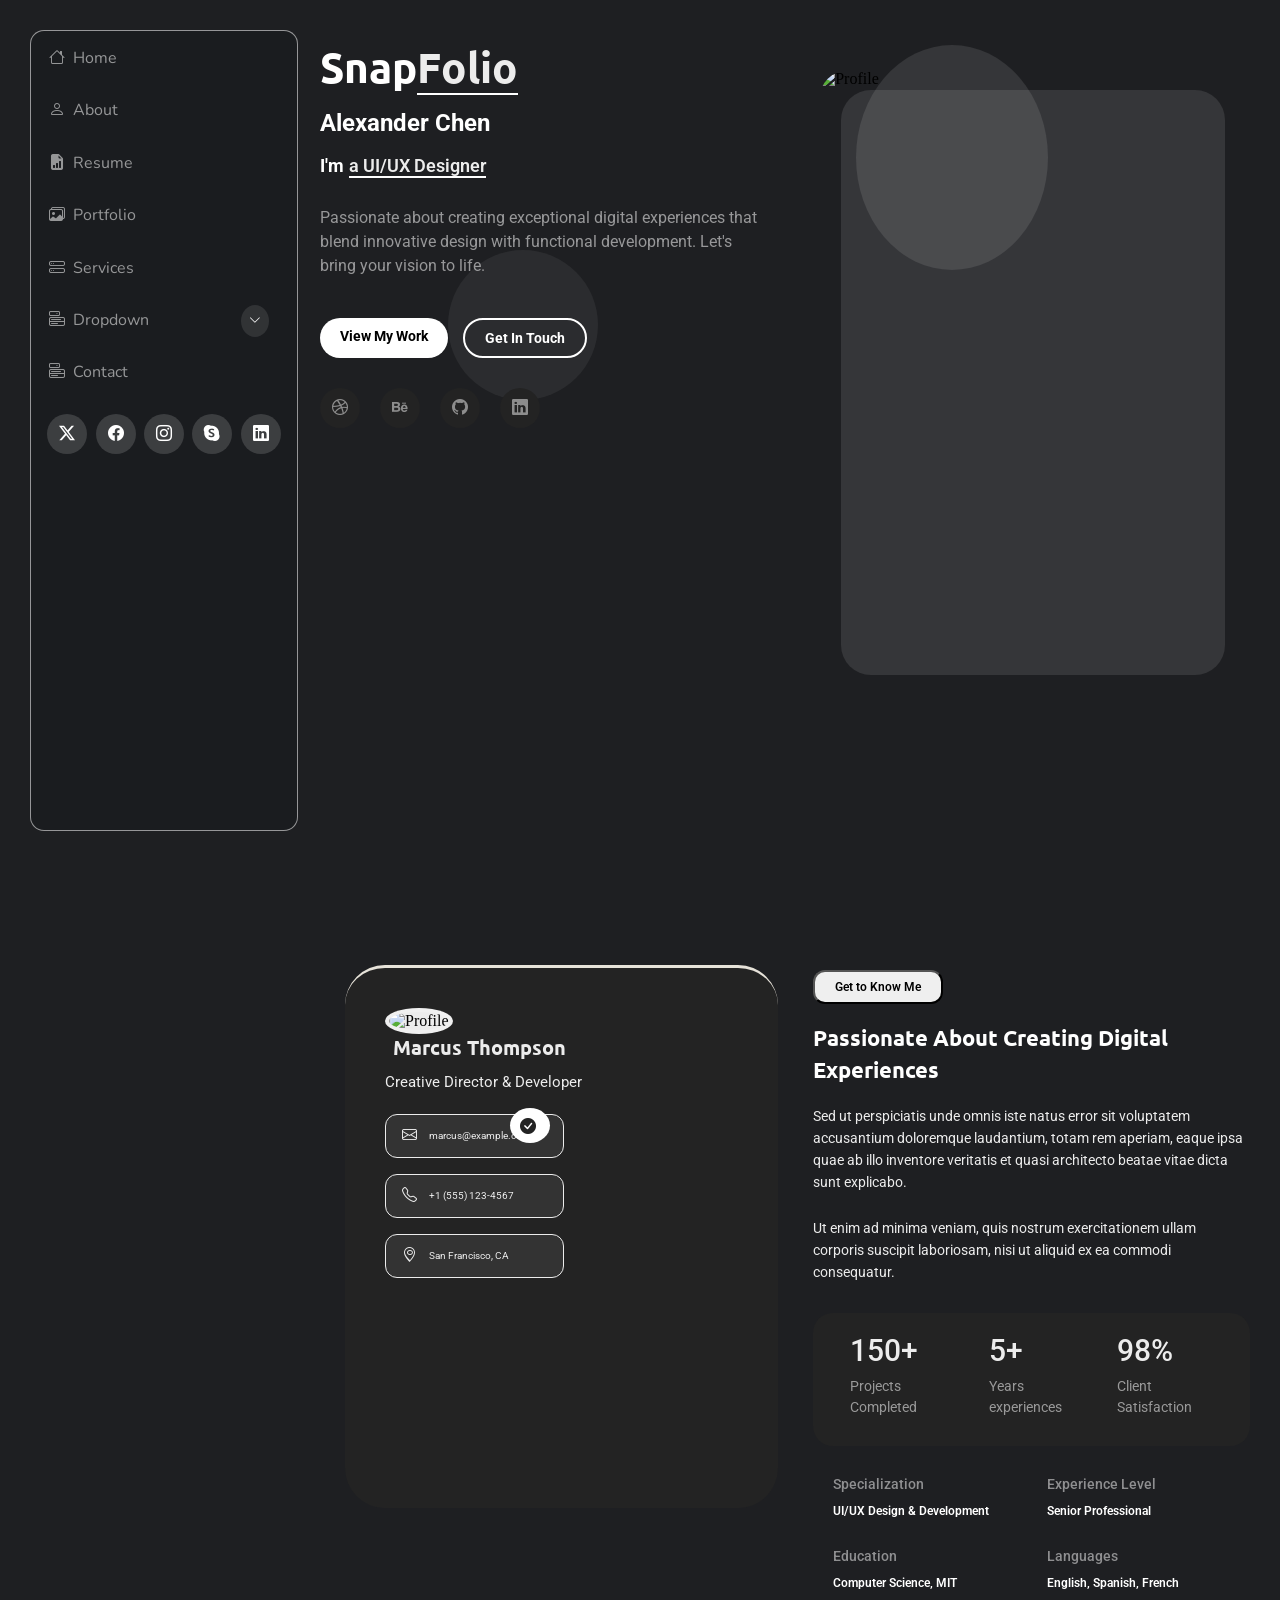
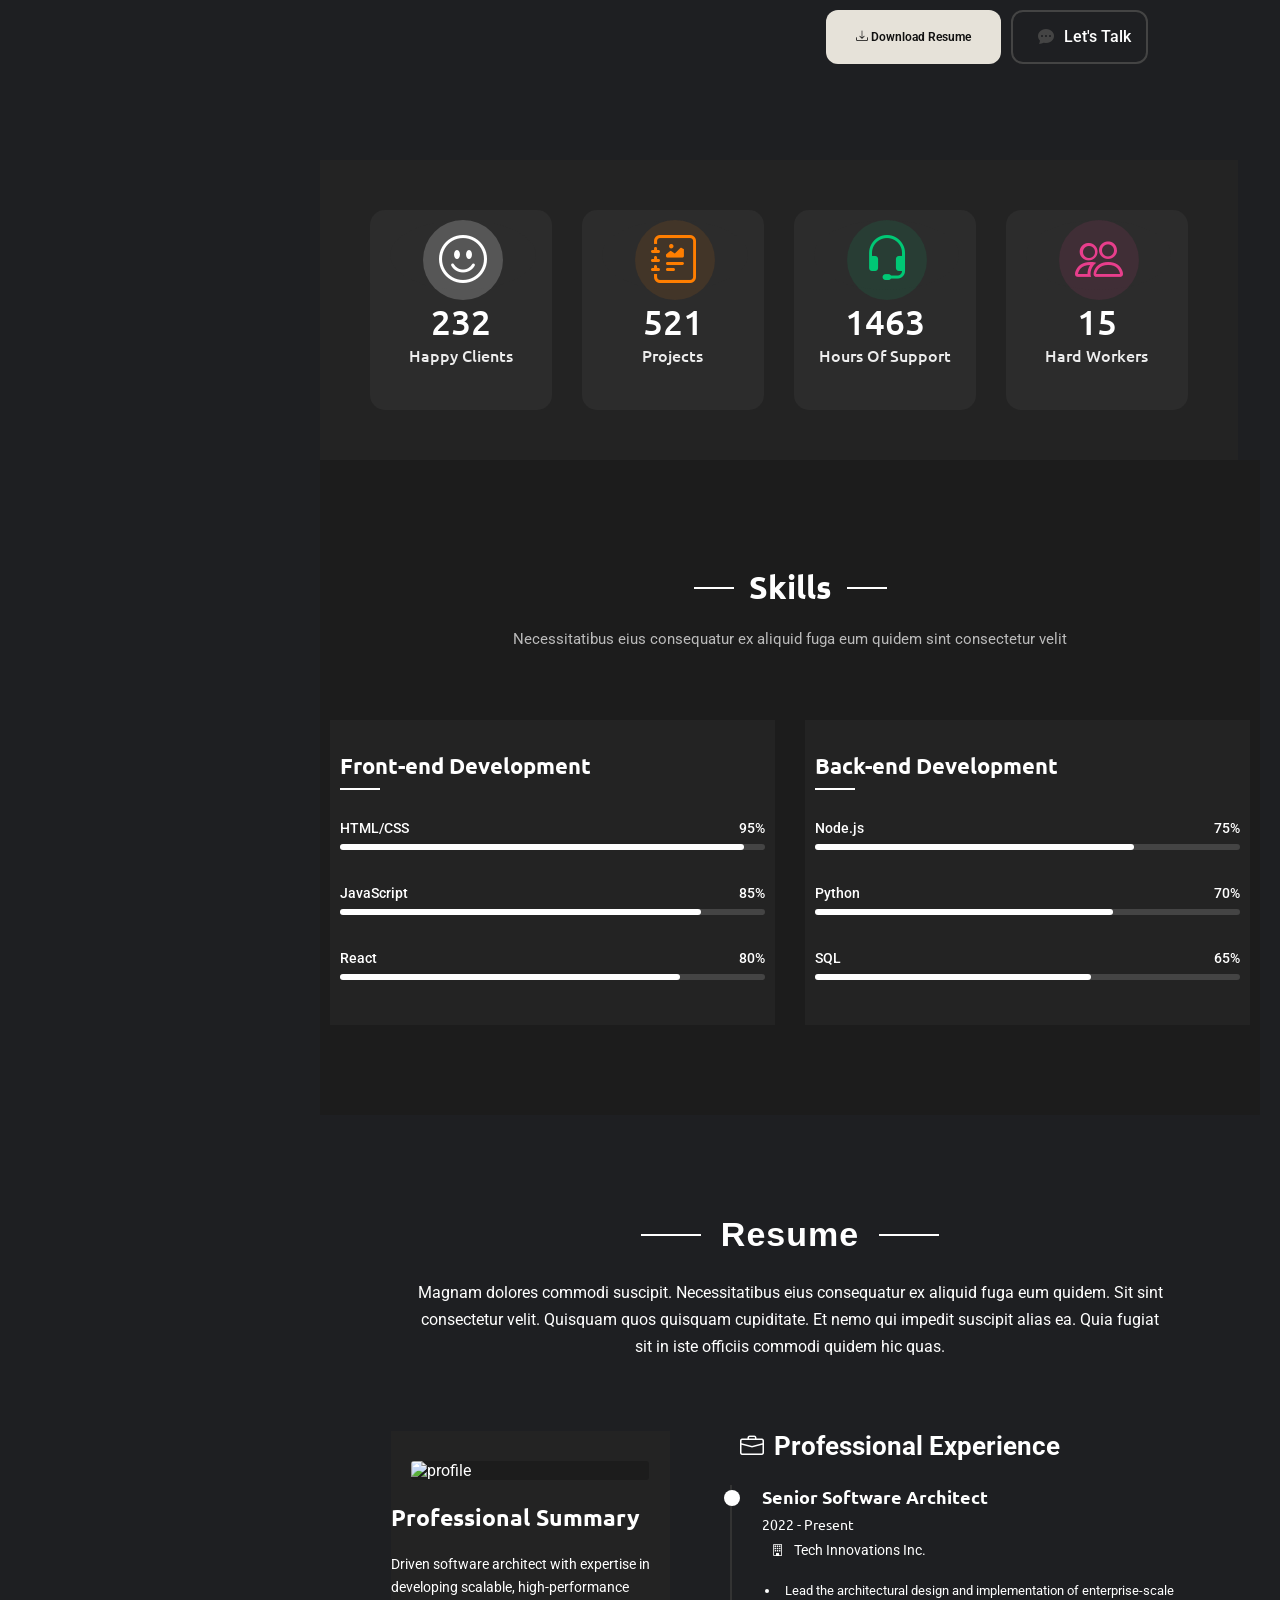
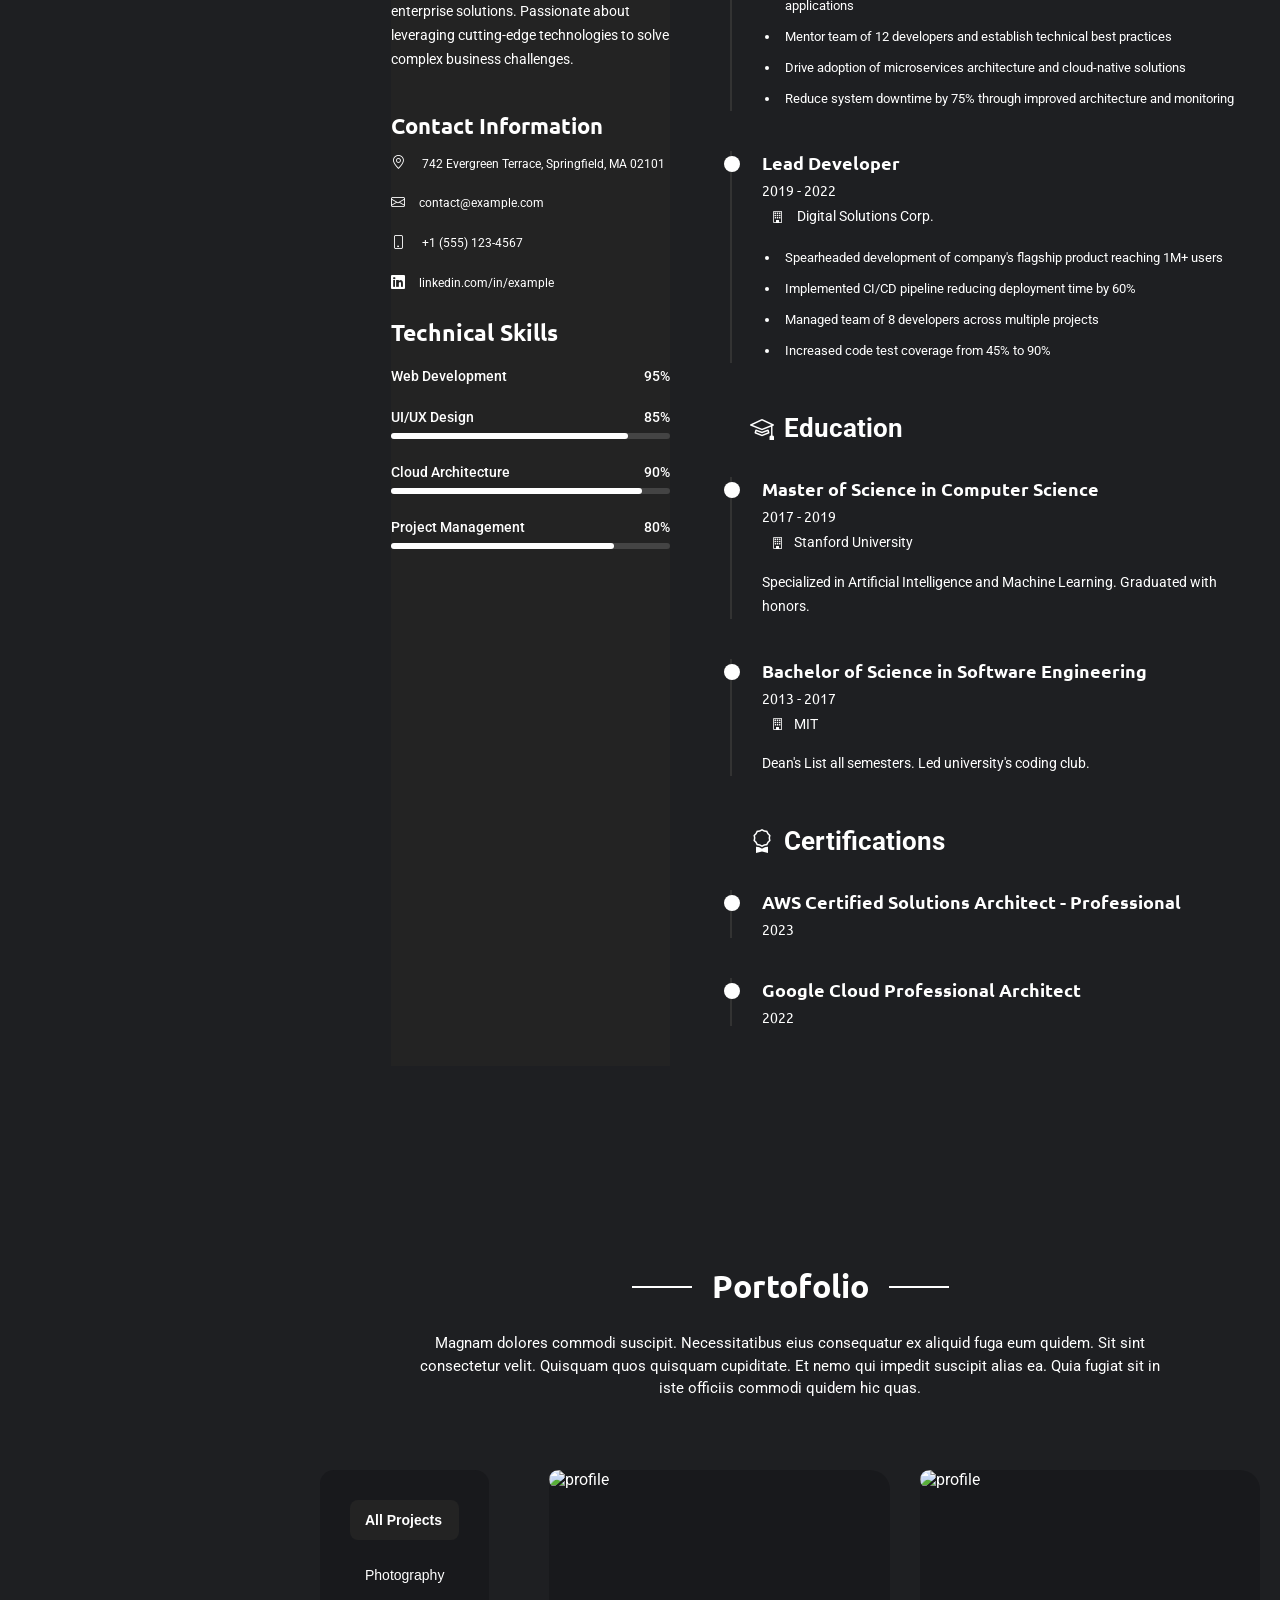
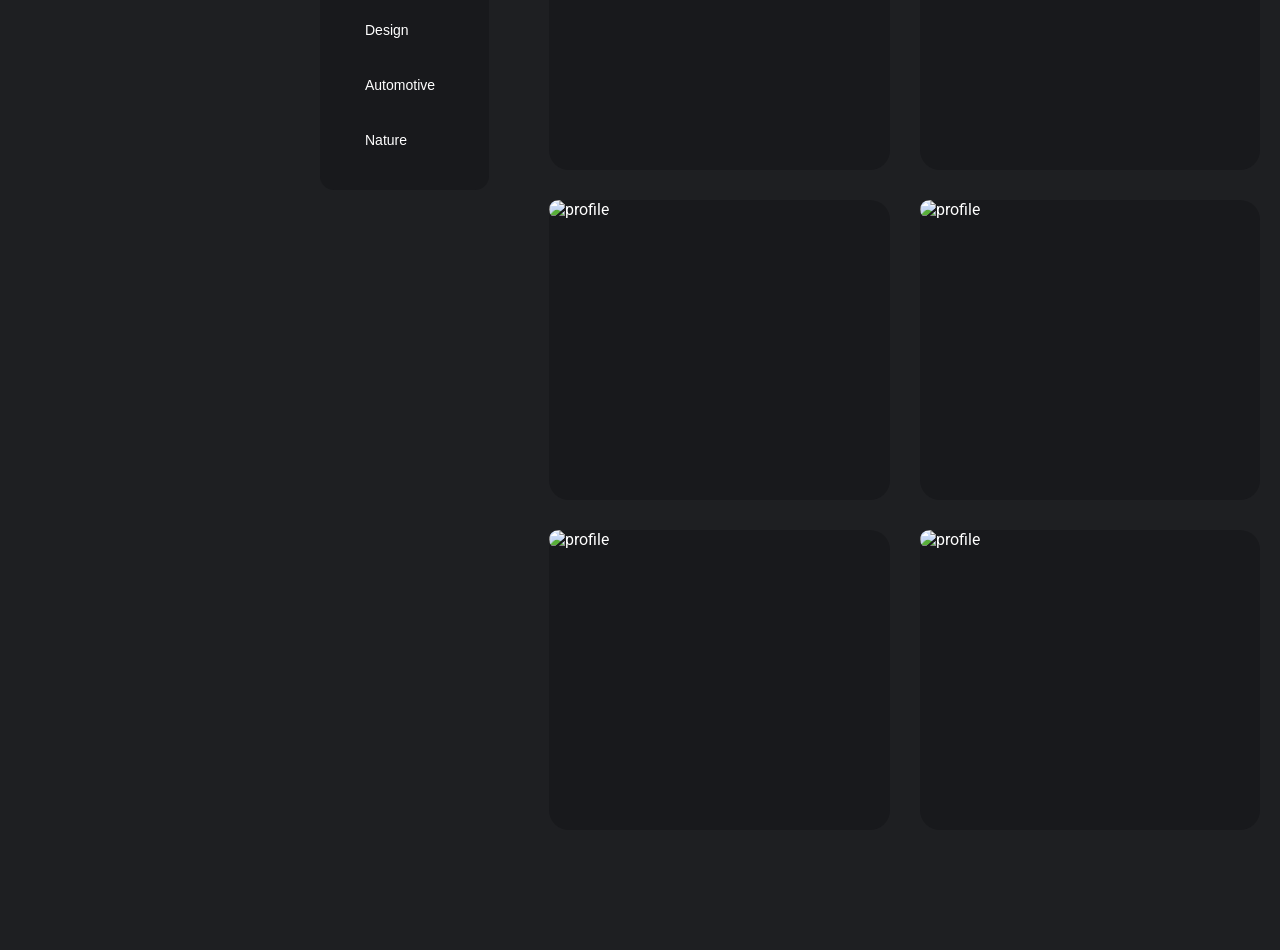
==== Index.html @ 25fb535c "Portofolio" ====
<!DOCTYPE html>
<html lang="en">
<head>
    <meta charset="UTF-8">
    <meta name="viewport" content="width=device-width, initial-scale=1.0">
    <title>Portofolio-pogress</title>
    <link rel="stylesheet" href="Index.css">
    <link rel="stylesheet" href="https://cdn.jsdelivr.net/npm/bootstrap-icons@1.13.1/font/bootstrap-icons.min.css">
    <link href="https://fonts.googleapis.com/css2?family=Nunito:wght@200;300;400;600;700;800;900&display=swap" rel="stylesheet">
    <link href="https://fonts.googleapis.com/css2?family=Ubuntu:wght@300;400;500;700&display=swap" rel="stylesheet">
    <link href="https://fonts.googleapis.com/css2?family=Roboto:wght@300;400;500;700&display=swap" rel="stylesheet">
    
</head>
<body>
  <header>
    <nav>
        <ul>
            <li><i class="bi bi-house"></i><a href="#hero">Home</a></li>
            <li><i class="bi bi-person"></i><a href="#">About</a></li>
            <li><i class="bi bi-file-earmark-bar-graph-fill"></i><a href="#">Resume</a></li>
            <li> <i class="bi bi-images"></i><a href="#">Portfolio</a></li>
            <li><i class="bi bi-hdd-stack"></i><a href="#">Services</a></li>
            <li><i class="bi bi-menu-button"></i><a href="#">Dropdown</a><i class="bi bi-chevron-down"></i></li>
            <li><i class="bi bi-menu-button"></i><a href="#">Contact</a></li>
        </ul>
            <div class="container-social-media">
                <div class="social-media"><i class="bi bi-twitter-x"></i></div>
                <div class="social-media"><i class="bi bi-facebook"></i></div>
                <div class="social-media"><i class="bi bi-instagram"></i></div>
                <div class="social-media"><i class="bi bi-skype"></i></div>
                <div class="social-media"><i class="bi bi-linkedin"></i></div>
            </div>
    </nav>
 </header>
 <main> 
    <section class="hero-section">
        
        <div class="container-hero">
             <div class="section-vision"></div>
            <div class="hero-text">
                
                <h1>Snap<span>Folio</span></h1>
                <h2>Alexander Chen</h2>
                <h3> I'm<span>a UI/UX Designer</span> </h3>

                <p>
                    Passionate about creating exceptional digital experiences 
                    that blend innovative design with functional development. 
                    Let's bring your vision to life.
                </p>

                <div class="hero-buttons">
                    <a href="#" class="btn btn-light">View My Work</a>
                    <a href="#" class="btn btn-outline">Get In Touch</a>
                </div>

                <div class="hero-social">
                    <a href="#"><i class="bi bi-dribbble"></i></a>
                    <a href="#"><i class="bi bi-behance"></i></a>
                    <a href="#"><i class="bi bi-github"></i></a>
                    <a href="#"><i class="bi bi-linkedin"></i></a>
                </div>
            </div>

            <div class="hero-image">
                <div class="hero-vision"></div>
                <div class="vision-bob"></div>
                <img src="https://bootstrapmade.com/content/demo/SnapFolio/assets/img/profile/profile-2.webp" alt="Profile">
            </div>
        </div>
    </section>
    <section class="About-section">
        <div class="all-container">
            <div class="media-hero">
                <div class="media-divider">
                    <div class="media-img">
                        
                     <img src="https://bootstrapmade.com/content/demo/SnapFolio/assets/img/profile/profile-square-3.webp" 
                      alt="Profile">
                      <div class="meta"><i class="bi bi-check-circle-fill"></i></div>
                    </div> 
                    <h1>Marcus Thompson</h1>
                    <p>Creative Director & Developer</p>

            
                    <button class="info-media">
                        <i class="bi bi-envelope"></i> marcus@example.com
                    </button>
                    <button class="info-media">
                        <i class="bi bi-telephone"></i> +1 (555) 123-4567
                    </button>
                    <button class="info-media">
                        <i class="bi bi-geo-alt"></i> San Francisco, CA
                    </button>

                </div>
            
            </div>

            <div class="about-hero">
                <div class="about">
                    <button class="hero-button">Get to Know Me</button>

                    <h2 class="about-social">
                    Passionate About Creating Digital Experiences
                    </h2>
                    <p class="social">
                        Sed ut perspiciatis unde omnis iste natus error sit voluptatem accusantium doloremque laudantium, totam rem aperiam,
                        eaque ipsa quae ab illo inventore veritatis et quasi architecto beatae vitae dicta sunt explicabo.
                    </p>

                    <p class="social-about">
                    
                        Ut enim ad minima veniam, quis nostrum exercitationem ullam corporis suscipit laboriosam,
                        nisi ut aliquid ex ea commodi consequatur.
                    </p>
                </div>
                <div class="hero-stat">
                    <div class="stat">
                    
                    </div>
                    <div>
                        <h3>150+</h3>
                        <p>Projects Completed</p>  
                    
                    </div>

                    <div>
                        <h3> 5+</h3>
                        <p>Years experiences</p>
                    </div>

                    <div>
                        <h3>98%</h3>
                        <p>Client Satisfaction</p>
                    </div>
                </div>

                <div class="info-grid">

                    <div class="info-item">
                    <span>Specialization</span>
                    <h3>UI/UX Design & Development</h3>
                    </div>

                    <div class="info-item">
                        <span>Experience Level</span>
                        <h3 class="highlight">Senior Professional</h3>
                    </div>

                    <div class="info-item">
                        <span>Education</span>
                        <h3>Computer Science, MIT</h3>
                    </div>

                    <div class="info-item">
                        <span>Languages</span>
                        <h3>English, Spanish, French</h3>
                    </div>

                </div>

                <div class="about-buttons">
                    <a href="#" class="btn-lat"><i class="bi bi-download"></i>  Download Resume</a>
                    <a href="#" class="btn-dark"><i class="bi bi-chat-dots-fill"></i>Let's Talk</a>
                </div> 
            </div> 

        </div>
        
        
       <div class="stats-container">
            <div class="stat-card">
              <div class="icon-stat">
               <div class="meta-stat"><i class="bi bi-emoji-smile"></i></div> </div>
              <h2>232</h2>
              <p>Happy Clients</p>
            </div>

           <div class="stat-card">
              <div class="icon-stat">
                 <div class="emoji-stat"><i class="bi bi-journal-richtext"></i></div></div>
                 <h2>521</h2>
                 <p>Projects</p>
            </div>

            <div class="stat-card">
                <div class="icon-stat">
                    <div class="emoji-client"> <i class="bi bi-headset"></i></div>
                </div>
                <h2>1463</h2>
                <p>Hours Of Support</p>
            </div>

            <div class="stat-card">
                <div class="icon-stat">
                    <div class="client-stat"><i class="bi bi-people"></i> </div>
                
                </div>
                <h2>15</h2>
                <p>Hard Workers</p>
            </div>

    </div>
    </section>

    <section class="section-skills">
        <h2 class="section-title">Skills</h2>
        <p class="intro-section">
            Necessitatibus eius consequatur ex aliquid fuga eum quidem sint consectetur velit
        </p>
        <div class="skills-container">
           <div class="skills-column">
                <h3 class="skills-heading">Front-end Development</h3>
                <div class="skill">
                    <div class="skill-info">
                        <span>HTML/CSS</span>
                        <span>95%</span>
                    </div>
                    <div class="progress-bar">
                        <div class="progress" style="width:95%"></div>
                    </div>
                </div>
                <div class="skill">
                    <div class="skill-info">
                        <span>JavaScript</span>
                        <span>85%</span>
                </div>
                <div class="progress-bar">
                    <div class="progress" style="width:85%"></div>
                </div>
             </div>

                <div class="skill">
                    <div class="skill-info">
                        <span>React</span>
                        <span>80%</span>
                    </div>
                    <div class="progress-bar">
                        <div class="progress" style="width:80%"></div>
                    </div>
                </div>

            </div>

            <div class="skills-column">

                <h3 class="skills-heading">Back-end Development</h3>

                <div class="skill">
                    <div class="skill-info">
                        <span>Node.js</span>
                        <span>75%</span>
                    </div>
                    <div class="progress-bar">
                        <div class="progress" style="width:75%"></div>
                    </div>
                </div>

                <div class="skill">
                    <div class="skill-info">
                        <span>Python</span>
                        <span>70%</span>
                    </div>
                    <div class="progress-bar">
                        <div class="progress" style="width:70%"></div>
                    </div>
                </div>

                <div class="skill">
                    <div class="skill-info">
                        <span>SQL</span>
                        <span>65%</span>
                    </div>
                    <div class="progress-bar">
                        <div class="progress" style="width:65%"></div>
                    </div>
                </div>

            </div>

        </div>

</section> 
<section class="resume">

    <div class="resume-header">
        <span></span>
        <h2>Resume</h2>
        <span></span>
    </div>

    <p class="resume-text">
       Magnam dolores commodi suscipit. Necessitatibus eius consequatur ex aliquid fuga eum quidem.
        Sit sint consectetur velit. Quisquam quos quisquam cupiditate. 
       Et nemo qui impedit suscipit alias ea. Quia fugiat sit in iste officiis commodi quidem hic quas.
    </p>

    
    <div class="resume-container">

        <div class="resume-left">

            <div class="profile-card">
                <img src="https://bootstrapmade.com/content/demo/SnapFolio/assets/img/profile/profile-square-2.webp" alt="profile">
                <h3>Professional Summary</h3>
                <p>
                   Driven software architect with expertise in developing scalable, high-performance enterprise solutions. 
                   Passionate about leveraging cutting-edge technologies to solve complex business challenges.
                </p>

                
                <div class="contact">
                    <h3>Contact Information</h3>
                    <p><i class="bi bi-geo-alt"></i> 742 Evergreen Terrace, Springfield, MA 02101</p>
                    <p><i class="bi bi-envelope"></i>contact@example.com</p>
                    <p><i class="bi bi-phone"></i> +1 (555) 123-4567</p>
                    <p><i class="bi bi-linkedin"></i>linkedin.com/in/example</p>
                </div>

                
            <div class="skill-pro">
                <h3>Technical Skills</h3>

                <div class="skills">
                    <div class="skill-top">
                        <span>Web Development</span>
                        <span>95%</span>
                    </div>
                    <div class="fill-info">
                        <div class="progress-fill" style="width:95%"></div>
                    </div>
                </div>

                <div class="skills">
                    <div class="skill-top">
                        <span>UI/UX Design</span>
                        <span>85%</span>
                    </div>
                    <div class="fill-top">
                        <div class="progress-fill" style="width:85%"></div>
                    </div>
                </div>

                <div class="skills">
                    <div class="skill-top">
                        <span>Cloud Architecture</span>
                        <span>90%</span>
                    </div>
                    <div class="fill-top">
                        <div class="progress-fill" style="width:90%"></div>
                    </div>
                </div>

                <div class="skills">
                    <div class="skill-top">
                        <span>Project Management</span>
                        <span>80%</span>
                    </div>
                    <div class="fill-top">
                        <div class="progress-fill" style="width:80%"></div>
                    </div>
                </div>

            </div>
            </div>



        </div>

        
        <div class="resume-right">

            <h3 class="resume-client"><i class="bi bi-briefcase"></i>Professional Experience</h3>

            <div class="timeline-item">
                <h4>Senior Software Architect</h4>
                <span class="date">2022 - Present</span>
                <p><i class="bi bi-building"></i>Tech Innovations Inc.</p>
                <ul>
                    <li>Lead the architectural design and implementation of enterprise-scale applications</li>
                    <li>Mentor team of 12 developers and establish technical best practices</li>
                    <li>Drive adoption of microservices architecture and cloud-native solutions</li>
                    <li>Reduce system downtime by 75% through improved architecture and monitoring</li>
                </ul>
            </div>

            <div class="timeline-item">
                <h4>Lead Developer</h4>
                <span class="date">2019 - 2022</span>
                <p><i class="bi bi-building"></i> Digital Solutions Corp.</p>
                <ul>
                    <li>Spearheaded development of company's flagship product reaching 1M+ users</li>
                    <li>Implemented CI/CD pipeline reducing deployment time by 60%</li>
                    <li>Managed team of 8 developers across multiple projects</li>
                    <li>Increased code test coverage from 45% to 90%</li>
                </ul>
            </div>

            <h3 class="section-til"><i class="bi bi-mortarboard"></i>Education</h3>
        

            <div class="timeline-item">
                <h4>Master of Science in Computer Science</h4>
                <span class="date">2017 - 2019</span>
                <p><i class="bi bi-building"></i>Stanford University</p>
                <p class="til-resume">Specialized in Artificial Intelligence and Machine Learning. Graduated with honors.</p>
            </div>

            <div class="timeline-item">
                <h4>Bachelor of Science in Software Engineering</h4>
                <span class="date">2013 - 2017</span>
                <p><i class="bi bi-building"></i>MIT</p>
                <p class="il-bar">Dean's List all semesters. Led university's coding club.</p>
            </div>

            <h3 class="section-til"><i class="bi bi-award"></i>Certifications</h3>

            <div class="timeline-item">
                <h4>AWS Certified Solutions Architect - Professional</h4>
                <span class="date">2023</span>
            </div>

            <div class="timeline-item">
                <h4>Google Cloud Professional Architect</h4>
                <span class="date">2022</span>
            </div>
        </div>
    </div>
</section>

<section class="portfolio">
    <div class="portfolio-header">
        <span></span>
        <h2>Portofolio</h2>
        <span></span>
    </div>

    <p class="portfolio-text">
       Magnam dolores commodi suscipit. Necessitatibus eius consequatur ex aliquid fuga eum quidem. 
       Sit sint consectetur velit. Quisquam quos quisquam cupiditate. 
       Et nemo qui impedit suscipit alias ea. Quia fugiat sit in iste officiis commodi quidem hic quas.
    </p>

    <div class="portfolio-container">
        <div class="portfolio-sidebar">
            <button class="active">All Projects</button>
            <button>Photography</button>
            <button>Design</button>
            <button>Automotive</button>
            <button>Nature</button>
        </div>

        <div class="portfolio-grid">
            <div class="portfolio-card">
                <img src="https://bootstrapmade.com/content/demo/SnapFolio/assets/img/portfolio/portfolio-portrait-1.webp" alt="profile">
            </div>

            <div class="portfolio-card">
                <img src="https://bootstrapmade.com/content/demo/SnapFolio/assets/img/portfolio/portfolio-2.webp" alt="profile">
            </div>

            <div class="portfolio-card">
                <img src="https://bootstrapmade.com/content/demo/SnapFolio/assets/img/portfolio/portfolio-portrait-2.webp" alt="profile">
            </div>

            <div class="portfolio-card">
                <img src="https://bootstrapmade.com/content/demo/SnapFolio/assets/img/portfolio/portfolio-portrait-4.webp" alt="profile">
            </div>

            <div class="portfolio-card">
                <img src="https://bootstrapmade.com/content/demo/SnapFolio/assets/img/portfolio/portfolio-5.webp" alt="profile">
            </div>

            <div class="portfolio-card">
                <img src="https://bootstrapmade.com/content/demo/SnapFolio/assets/img/portfolio/portfolio-6.webp" alt="profile">
            </div>
        </div>

    </div>

</section>


 </main>
</body>
</html>
---- Index.css ----
body {
  margin:  0px;
  margin-top:  20px;
  margin-left: 20px;
  overflow-y: auto;
  padding: 10px ;
  background-color: #1E1F22;
  padding-bottom: 10px;
}

header {
  height: 87vh;
  width: 250px;
  background-color: #1A1C1F;
  text-align: center;
  padding: 8px;
  font-family: "Nunito",sans-serif;
  border-radius: 14px;
  border: 1.6px solid #ECECEC96;
  position: fixed;
  
}

.container-social-media{
  display: flex;
  justify-content: space-evenly;
}

.social-media {
  width: 40px;
  height: 40px;
  background-color: color-mix(in srgb, #ffffff, transparent 85%);
  align-content: center;
  border-radius: 50%;
  text-align: center;
  color :#ffffff;
} 

.social-media:hover {
  background-color: #ffffff;
  color: #000000;
  transition: 0.3s ease-in-out;
}

nav {
  text-align: left;
  margin-top: 0.5rem;
}
nav ul {
  margin: 0;
  padding:  0px 10px 0px;
}

nav ul li {
  margin-bottom: 1.9rem;
  list-style: none;

}
nav ul li a:hover
{
  text-decoration: none;
  color: #ECECEC96;
  margin-left: 8px;
  font-size: 16px;

}

nav ul li a {
  text-decoration: none;
  color: #ECECEC96;
  margin-left: 0.5rem;
  font-size: 16px;
  margin-right: 40%;
  gap: 10px;
  
}

nav ul li:hover{
    color: #ffffff,;
    
}
nav ul li a:focus{
    color: #ffffff,;
}
nav ul li i {
  font-size: 16px;
  font-style: italic;
  color: #ECECEC96;
}
 main {
  margin-left: 280px;
  padding: 10px;
}

.hero-section {
  width: 100%;
  height: 100%;
  min-height: 100vh;
 
}
.container-hero{
  display: inline-flex;
  gap: 15px;
  
}
.section-vision{
  position: absolute;
  background-color: color-mix(in srgb, #ffffff, transparent 90%);
  left: 35%;
  width: 150px;
  height: 150px;
  border-radius: 50%;
  z-index: -1;
  opacity: 0.6;
  top: 250px;
}
.hero-text{
  width: 48%;
}
.hero-text h1  {
    position: relative;
    display: bold;
    font-size: 42px;
    font-family: "Ubuntu",sans-serif;
    margin-top: 0px;
    margin-bottom: 10px;
    margin:  0px 0px 15px;
    color: #ffffff;
}
.container-hero .hero-text h1 span{
  color: #ececec;
  font-weight: 600;
  border-bottom: 2px solid #ffffff;
}

.hero-text h2{
   font-size: 24px;
    margin-top: 0px;
    margin-bottom: 10px;
    font-family: "Roboto",sans-serif;
    margin:  0px 0px 10px;
    color:   #ffffff;

}

.hero-text h3{
    font-size: 18px;
    margin-bottom: 10px;
    padding: 0px 0px 20px;
    color:  #ffffff;
    font-family: "Roboto",sans-serif;  
}
.container-hero .hero-text h3 span{
  color: #ececec;
  font-weight: 600;
  border-bottom: 2px solid #ffffff;
  margin-left: 5px;

}


 p {
    font-size: 16px;
    color:  #ECECEC96;
    line-height: 1.5;
    margin-bottom: 20px;
    font-family: "Roboto",sans-serif;
    margin:  0px 0px 40px;
  
}

.hero-buttons {
    display: flex;
    gap: 15px;
    margin-bottom: 30px;
  
}

.btn {
    padding: 10px 20px;
    border-radius: 25px;
    text-decoration: none;
    font-family: "Roboto", sans-serif;
    font-weight: bold;
    font-size: 14px;
    gap: 20px;
  
}

.btn-light {
    background-color: white;
    color: black;
}

.btn-outline {
    border: 2px solid white;
    color: white;
}
.hero-social{
  display: flex;
  gap: 20px;
  
}
.hero-social a{
    width: 40px;
    height: 40px;
    display: flex;
    align-items: center;
    justify-content: center;
    color: color-mix(in srgb,  #ECECEC96, transparent 10%);
    font-size: 16px;
    border-radius: 50%;
    background: #232323;
    border: rgb(255, 255, 255,0.2);
    transition: all 0.3s ease; 
}
.hero-social a:hover {
    transform: translateY(-3px);
    color: #ffffff;
    
} 
.hero-image{
  width: 50%;
  height: 50%;
 
}
.hero-image img {
  width: 30%;
  height: 65%;
  position: absolute;
  top: 70px;
  left : 64%;
  border-radius: 30px;
} 
 
.hero-vision {
  position: absolute;
  top: 90px;       
  left: 65.7%;
  width: 30%;
  height: 65%;
  background-color: color-mix(in srgb, #ffffff, transparent 90%);
  border-radius: 30px;
  align-items: center;
}

.vision-bob{
  position: absolute;
  background-color: color-mix(in srgb, #ffffff, transparent 90%);
  width: 15%;
  height: 25%;
  border-radius: 50%;
  margin-left: 70px;
  top : 5%;

}
.bi-chevron-down{
  font-size: 12px;
  padding: 8px;
  color: #ffffff;
  width: 50px;
  height: 50px;
  border-radius: 60%;
  background-color: color-mix(in srgb, #ffffff, transparent 90%);


}
.bi-chevron-down:hover{
  background-color: #ececec;
  color: #444444;
}
.all-container{
 display: flex;
 margin: 0;
 

}


.media-hero{
  width: 40%;
  height: 480px;
  background:#232323;
  border-radius: 2.5rem;
  justify-items: center;
  align-items: center;
  margin-top: 120px;
  margin: 25px;
  padding: 30px; 
   border-top: 3px solid #e6e2d9;

}

.media-divider{
  position: absolute;
  width: 165px;
  height: 165px;
  padding: 10px;
  
}

.media-img img {
  width: 100%;
  border-radius: 50%;
  object-fit: cover;
  border: 4px solid rgba(255,255,255,0.2);
  background: #ececec;
}

.media-divider h1 {
  font-family: "Ubuntu", sans-serif;
  font-size: 20px;
  margin-top: 30px;
  margin: 0px 0px  0px 8px;
  white-space: nowrap;
  color: #ececec;
}

.media-divider p {
  color: #ececec;
  margin-bottom: 20px;
  margin-top: 10px;
  font-size: 15px;
  white-space: nowrap;
  font-family: "Roboto", sans-serif;
}

.info-media{
  background: rgb(255,255,255,0.07);
  padding: 12px;
  margin-left: auto;
  margin-bottom: 16px;
  color: #ececec;
  font-family: "Roboto", sans-serif;
  border-radius: 10px;
  display: flex;
  align-items: center;
  font-size: 16px;


}
.info-media{
  display: flex;
  width: 179px;
  font-size: 10px;
  font-family: "Roboto", sans-serif;
  align-items: center;
  gap: 0.75rem;
  padding: 0.75rem 1rem;
  border-radius: 0.75rem;
  text-decoration: none;
  border: 1px solid;
  

}
.info-media i{
  margin: 0;
  font-size: 15px;
  font-family: "Roboto", sans-serif;
  color: #ececec;
}
.info-media:hover{
  background-color: #e6e2d9;
  color: #1A1C1F;

}


.about-hero {
  width: 440px;
  height:800px;
  margin: 10px;
  
}
.hero-button{
  padding: 8px 20px;
  margin-top: 20px;
  border-radius: 12px;
  font-weight: 600;
  font-size: 12px;
  font-family: "Roboto", sans-serif;
  color: 2px solid goldenrod;
}
.about-social {
  font-size: 22px;
  font-family: "Ubuntu", sans-serif;
  color: #ffffff;
  font-weight: 700;
  line-height: 2rem;

}
.social{
  font-size: 14px;
  line-height: 22px;
  color: #ececec;
  margin-bottom: 0;
  margin: 0px 0px 24px;
  font-family: "Roboto", sans-serif;
  gap: 20px;
  
}
.social-about{
  font-size: 14px;
  line-height: 22px;
  color: #ececec;
  margin-bottom: 2rem;
  margin: 0px 0px 24px;
  font-family: "Roboto", sans-serif;


}

.hero-stat{
  display: flex;
  justify-content: space-between;
  align-items: flex-start;
  margin-top: 30px;
  max-width: 600px;
  border-radius: 20px;
  background-color: #232323;
  margin-bottom: 10px;
  padding:  20px; 
  
}


.hero-stat h3{
  font-size: 30px;
  font-weight: 500;
  font-family: "Roboto", sans-serif;
  color: #ececec;
  margin: 0px 0px 8px;
}

.hero-stat p{
  font-size: 14px;
  font-weight: 150px;
  font-family: "Roboto", sans-serif ;
  width: 75%;
  margin: 0px 0px 8px;
  
}

.info-grid {
  display: grid;
  grid-template-columns: repeat(2, 1fr);
  padding: 20px;
  position: relative;
  gap: 30px;
}
.info-item span {
  display: block;
  font-size: 14px;
  font-family: "Roboto", sans-serif;
  color: rgba(255, 255, 255, 0.5);
  margin-bottom: 12px;
  font-weight: 500;
}

.info-item h3 {
  font-size: 12px;
  color: #ffffff;
  font-family: "Roboto", sans-serif;
  font-weight: 600;
  margin: 0;
 
}
.about-buttons {
  display: flex;
  gap: 10px;
  margin-left: 13px;
}

.btn-lat {
  background: #e6e2d9;
  font-size: 12px;
  color: #111;
  padding: 20px 30px;
  border-radius: 12px;
  font-family: "Roboto", sans-serif;
  text-decoration: none;
  align-items: normal;
  font-weight: 600;
  gap: 20px;

  
}
.btn-lat:hover{
  background-color:#e6e2d9;
  color:#e6e2d9;

}
.btn-light i{
  color: #444444;
  padding: 15px;
}


.btn-dark {
  border: 2px solid #444444;
  font-size:16px ;
  font-family: "Roboto", sans-serif;
  padding:15px;
  border-radius: 12px;
  text-decoration: none;
  color: white;
  font-weight: 500;

}
.btn-dark i{
  color: #444444;
  padding: 10px;
}

.btn-dark:hover {
   background-color:#e6e2d9;
  color:#e6e2d9;

}

.stats-container{
background: #232323;
height: 200px;
width: 87%;
display: flex;
padding: 50px;
justify-content: center;
gap: 30px;
}
.stat-card{
  background: #2c2c2c;
  padding-left: 40px 30px;
  border-radius: 15px;
  text-align: center;
  width: 300px;
  color: #ffffff;

}
.icon-stat{
  font-size: 20px;
  margin-bottom: 0px;
  margin-top: 10px;

}
.icon-stat{
  width: 80%;
  height: 70px;
  border-radius: 50%;
  margin-left: 20px;
  margin-right: 30px;
  display: block;
  font-size: 48px;
  font-weight: 700;
  position: relative;
  background: #2c2c2c;
  margin-bottom: 10px;
  line-height: 1;
  font-family: "Ubuntu" sans-serif;
 
}
.meta-stat{
  background-color: rgb(255, 255, 255,0.2);
  color: white;
  width: 80px;
  height: 80px;
  border-radius: 50%;
  display: flex;
  align-items: center;
  justify-content: center;
  margin: 0 auto 20px;
  color: #ffffff;
}
.emoji-stat{
  background-color: color-mix(in srgb, #ff7e00, transparent 90%);
  color: #ff7e00;
  width: 80px;
  height: 80px;
  border-radius: 50%;
  display: flex;
  align-items: center;
  justify-content: center;
  margin: 0 auto 20px;

}
.emoji-client{
  background-color: color-mix(in srgb, #00c875,transparent 90%);
  color: #00c875;
  width: 80px;
  height: 80px;
  border-radius: 50%;
  display: flex;
  align-items: center;
  justify-content: center;
  margin: 0 auto 20px;

}
.client-stat{
  background-color: color-mix(in srgb, #e83e8c,transparent 90%);
  color: #e83e8c;
  width: 80px;
  height: 80px;
  border-radius: 50%;
  display: flex;
  align-items: center;
  justify-content: center;
  margin: 0 auto 20px;

}
.stat-card p{
  font-size: 15.6px;
  font-family: "Ubuntu", sans-serif;
  margin: 0;
  font-weight: 500;
  color: #ececec;
}
.stat-card h2{
  font-size: 35px;
  font-family:"Ubuntu", sans-serif;
  margin: 0;
  font-weight: 500;
}
.bi-check-circle-fill{
  position: absolute;
  width: 20px;
  height: 15px;
  left: 125px;
  height: 15px;
  justify-content: center;
  margin-left: 50px;
  top:100px;
  margin-right: 40px;
  background: white;
  padding: 10px;
  border-radius: 50%;
  background-color: #ffffff;
  color: #232323;
  margin: 10px;

}

.section-skills {
    padding: 80px 0;
    background: #1c1c1c;
    color: #ffffff;
    font-family: "Roboto", sans-serif;
    text-align: center;
    
}

.section-title {
    font-size: 32px;
    font-family: "Ubuntu", sans-serif;
    font-weight: 700;
    margin-bottom: 0;
    position: relative;
    display: inline-block;
  
}

.section-title::before,
.section-title::after {
    content: "";
    position: absolute;
    top: 50%;
    width: 40px;   
    height: 2px;
    background: #ffffff;
}

.section-title::before {
    right: 100%;
    margin-right: 15px;
}

.section-title::after {
    left: 100%;
    margin-left: 15px;
}


.intro-section {
    max-width: 600px;
    margin: 20px auto 60px;
    color: rgba(255,255,255,0.7);
    font-size: 15px;
}
.skills-container {
    display: flex;
    justify-content: space-between;
    gap: 30px;
    max-width: 1100px;
    margin: auto;
    text-align: left;
    padding: 10px;
}

.skills-column {
    flex: 1;
    min-width: 300px;
    background: #232323;
    padding: 10px;
    
}

.skills-heading {
    font-size: 22px;
    font-family: "Ubuntu", sans-serif;
    font-weight: 600;
    margin-bottom: 40px;
    position: relative;
  
}

.skills-heading::after {
    content: "";
    width: 40px;
    height: 2px;
    background: #ffffff;
    position: absolute;
    left: 0;
    bottom: -10px;
}


.skill {
    margin-bottom: 35px;
  
    
}

.skill-info {
    display: flex;
    justify-content: space-between;
    margin-bottom: 8px;
    font-size: 14px;
    font-weight: 500;
  
}

.progress-bar{
    width: 100%;
    height: 6px;
    background: rgba(255,255,255,0.15);
    border-radius: 50px;
}

.progress {
    height: 100%;
    background: #ffffff;
    border-radius: 50px;
    
}


.resume {
    background: #1E1F22;
    color: #ffffff;
    padding: 100px 0;
    font-family: "Roboto", sans-serif;
    position: relative;
}

.resume h2, .resume h3, .resume h4 {
   font-size: 14px;
    font-family: "Ubuntu", sans-serif;
    font-weight: 700;
}

.resume p {
    line-height: 1.7;
}


.resume-header {
    display: flex;
    justify-content: center;
    align-items: center;
    margin-bottom: 25px;
    
}

.resume-header span {
    width: 60px;
    height: 2px;
    background: white;   
}

.resume-header h2 {
    margin: 0 20px;
    font-size: 34px;
    font-family: "Robota", sans-serif;
    color: #ffff;
    letter-spacing: 1px;
}


.resume-text {
    text-align: center;
    max-width: 750px;
    margin: 0 auto 70px;
    font-family: "Roboto", sans-serif;
    font-size: 16px;
    color: #ffff;
}


.resume-container {
    width: 85%;
    margin: auto;
    display: grid;
    grid-template-columns: 35% 65%;
    gap: 60px;
    
}
.profile-card img {
    display: block;
    width: 85%;
    background-color: #1c1c1c;
    margin-top: 30px;
    border-radius: 3px;
    margin-left: auto;
    margin-right: auto;
    margin-bottom: 20px; 
    object-fit: cover;
 
}

.profile-card p {
    font-size: 14px;
    font-family: "Roboto", sans-serif;
    color: #ffffff;
}

.resume-left{
  background: #232323;

}
.resume-left h3  {
    font-size: 23px;
    font-family: "Ubuntu", sans-serif;
    margin-bottom: 20px;
    position: relative;
}


.contact-card p {
    font-size: 12px;
    font-family: "Roboto", sans-serif;
    margin-bottom: 12px;
    color: #ffff;
    display: flex;
    align-items: center;
    
}

.contact-card p:hover {
    color: #ffffff;
    border: #000000;
}
.contact h3 {
  font-size: 22px;
  margin-bottom: 12px;
  font-family: "Ubuntu", sans-serif;
  color: #ffff;
  
}
.contact p{
  font-size: 11.5px;
  font-family: "Roboto", sans-serif;
  color: #ffffff;
  margin: 0px 0px 16px;

}

.contact i {
   color: #ffff;
    margin-right: 14px;
    font-size: 14px;
}


.skills{
    margin-bottom: 25px;
  
    
}

.skill-top{
    display: flex;
    justify-content: space-between;
    margin-bottom: 8px;
    font-size: 14px;
    font-weight: 500;
  
}

.fill-top {
    width: 100%;
    height: 6px;
    background: rgba(255,255,255,0.15);
    border-radius: 50px;
}

.progress-fill{
    height: 100%;
    background: #ffffff;
    border-radius: 50px;
    
}
.resume-right {
    position: relative;
}
.resume-right h3{
  font-size: 26px;
  font-family: "Roboto", sans-serif;
  color: #ffff;
  margin: 0px 0px 24px;

}
.resume-right i{
  font-size: 24px;
  margin-right: 26px;
  margin: 10px;
  
}
.timeline-item h4{
  font-size: 14px ;
  margin: 0px 0px 24px;
  color: #ffffff;
  font-family: "Ubuntu", sans-serif;
}
.date{
  font-size: 16px;
  font-family: "Ubuntu", sans-serif;
  margin: 0px 0px 8px;
  color: #ECECEC;
}
.timeline-item li{
  font-size: 13px;
  font-family: "Roboto", sans-serif;
  padding: 5px;
  margin-right: 25px;
  color: #ffff;
  margin: 0px 0px 16px;
  
}
.timeline-item i{
  font-size: 12px;
  margin-right: 10px;
  color: #ffffff;
}

.timeline-item p{
  color: #ffffff;
  font-size: 14px;
  font-family: "Roboto", sans-serif;
  margin: 0px 0px 16px;
}

.section-til {
    font-size: 24px;
    font-family: "Ubuntu", sans-serif;
    margin: 30px;
    padding: 10px;
    margin-left: 20px;
    font-weight: 700;
    position: relative;
}

.timeline-item {
    position: relative;
    padding-left: 30px;
    margin-bottom: 40px;
    border-left: 2px solid #333;

}

.timeline-item:hover {
    border-left: 2px solid ;
}

.timeline-item::before {
    content: "";
    position: absolute;
    left: -8px;
    top: 5px;
    width: 16px;
    height: 16px;
    background: #ffffff;
    border-radius: 50%;
  
}

.timeline-item h4 {
    margin: 0;
    font-size: 18px;
}

.date {
    color: #ffffff;
    font-size: 14px;
    display: block;
    margin: 6px 0;
}

.company {
    font-weight: 500;
    color: #bbbbbb;
    margin-bottom: 8px;
}

.timeline-item ul {
    padding-left: 18px;
    margin-top: 5px;
    color: #bbbbbb;
}

.timeline-item ul li {
    margin-bottom: 6px;
 }

.portfolio {
    background: #1E1F22;
    color: #ffffff;
    padding: 100px 0;
    font-family: "Roboto", sans-serif;
}
.portfolio-wrapper {
    width: 85%;
    margin: auto;
}

.portfolio-header {
    display: flex;
    justify-content: center;
    align-items: center;
    margin-bottom: 25px;
}

.portfolio-header span {
    width: 60px;
    height: 2px;
    background: #ffffff;
    
    
}

.portfolio-header h2 {
    margin: 0 20px;
    font-size: 32px;
    color: #ffffff;
    font-family: "Ubuntu", sans-serif;
    font-weight: 700;
}


.portfolio-text {
    text-align: center;
    max-width: 750px;
    margin: 0 auto 70px;
    font-size: 15px;
    font-family: "Roboto", sans-serif;
    color: #ffffff;
}
.portfolio-container {
    display: flex;
    gap: 60px;
}

.portfolio-sidebar {
    background: #18191C;
    padding: 30px;
    border-radius: 14px;
    height: fit-content;
    display: flex;
    flex-direction: column;
    gap: 15px;
    
}

.portfolio-sidebar button {
    background: transparent;
    border: none;
    color: #ffffff;
    text-align: left;
    padding: 12px 15px;
    border-radius: 8px;
    cursor: pointer;
    font-size: 14px;
    font-weight: 500;
    
}

.portfolio-sidebar button:hover {
    background: #2a2a2a;
    background-color: #2a2a2a;
    color: #ffffff;
    transform: translateX(5px);
}

.portfolio-sidebar .active {
    background-color: #232323;
    color: #ffffff;
    font-weight: 600;
} 
.portfolio-grid {
    flex: 1;
    display: grid;
    grid-template-columns: repeat(2, 1fr);
    gap: 30px;
}
.portfolio-card {
    position: relative;
    width: 100%;
    height: 300px;
    border-radius: 20px;
    background: #18191C;
  
  
}
.portfolio-card img {
    width: 100%;
    height: 100%;
    border-radius: 16px;
   
}
.portfolio-card::after {
    content: "";
    position: absolute;
    background: linear-gradient(to top, rgba(0,0,0,0.7), transparent);
    
}
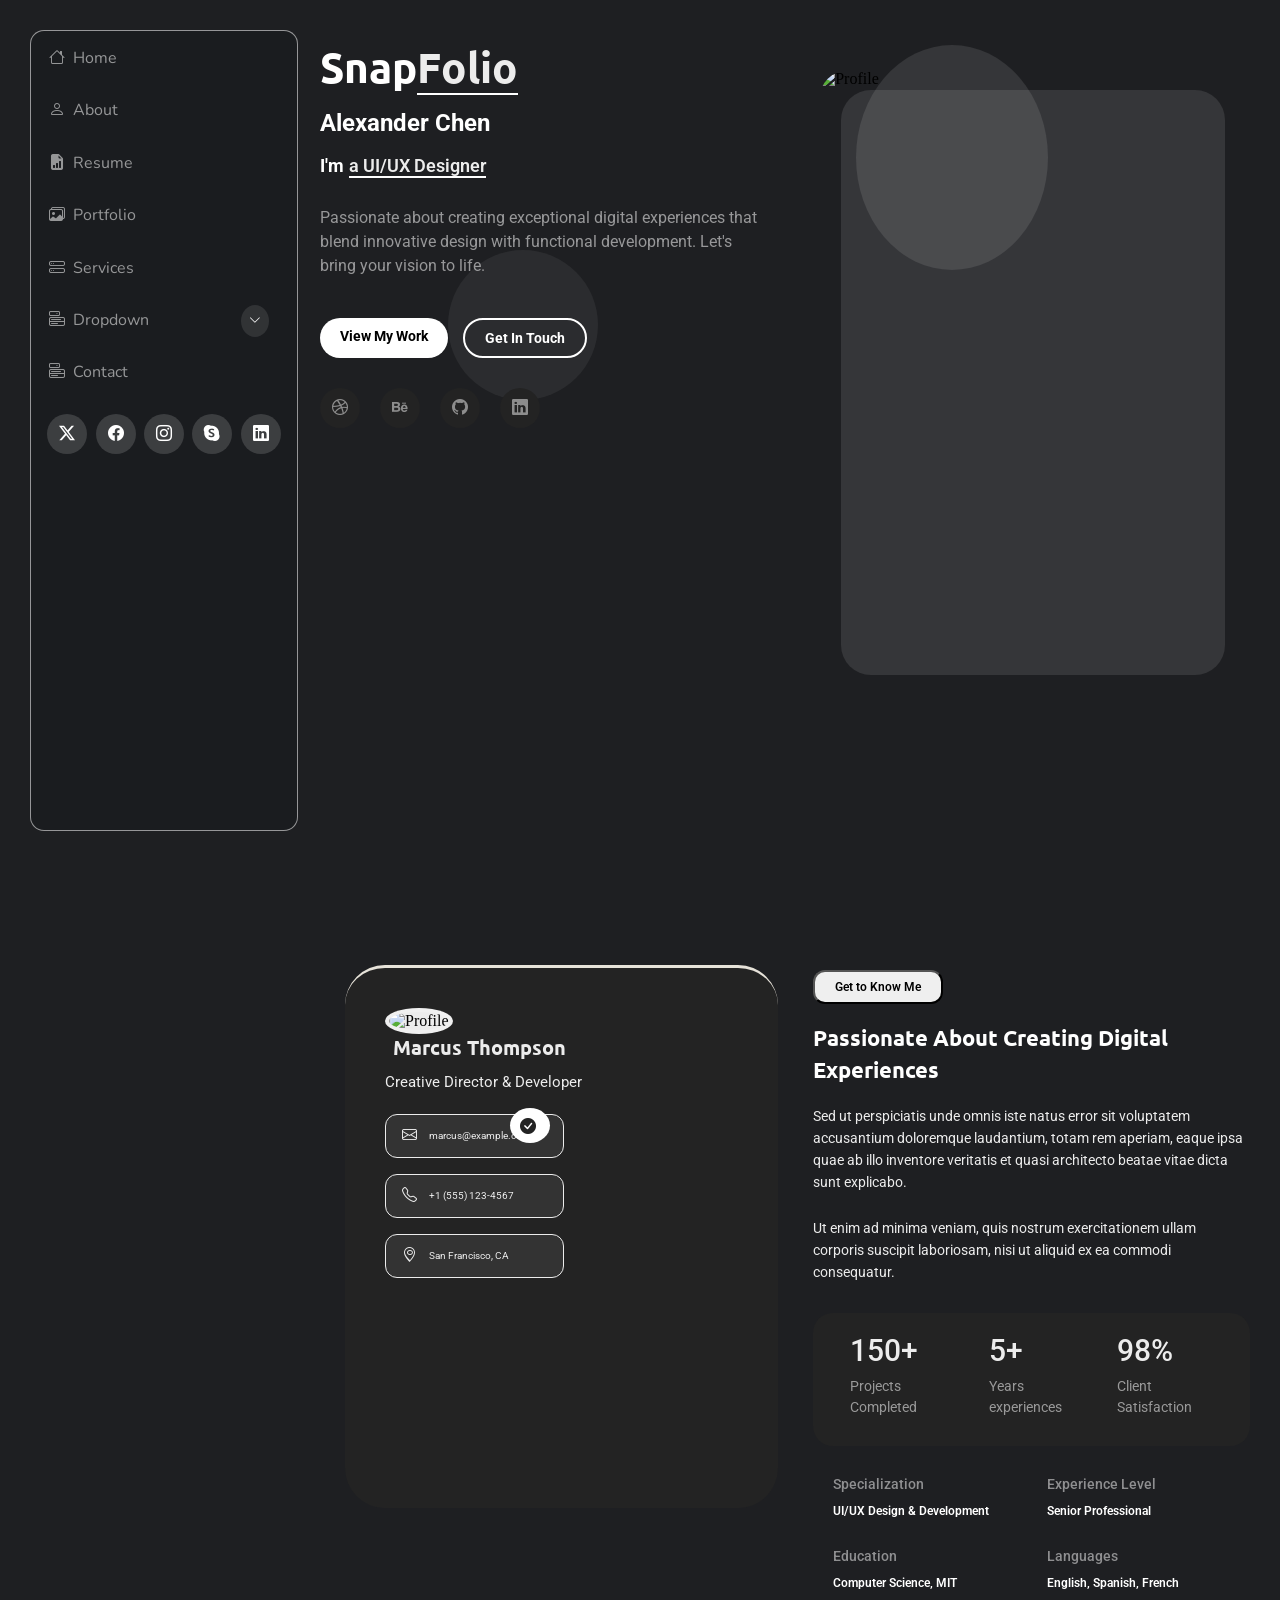
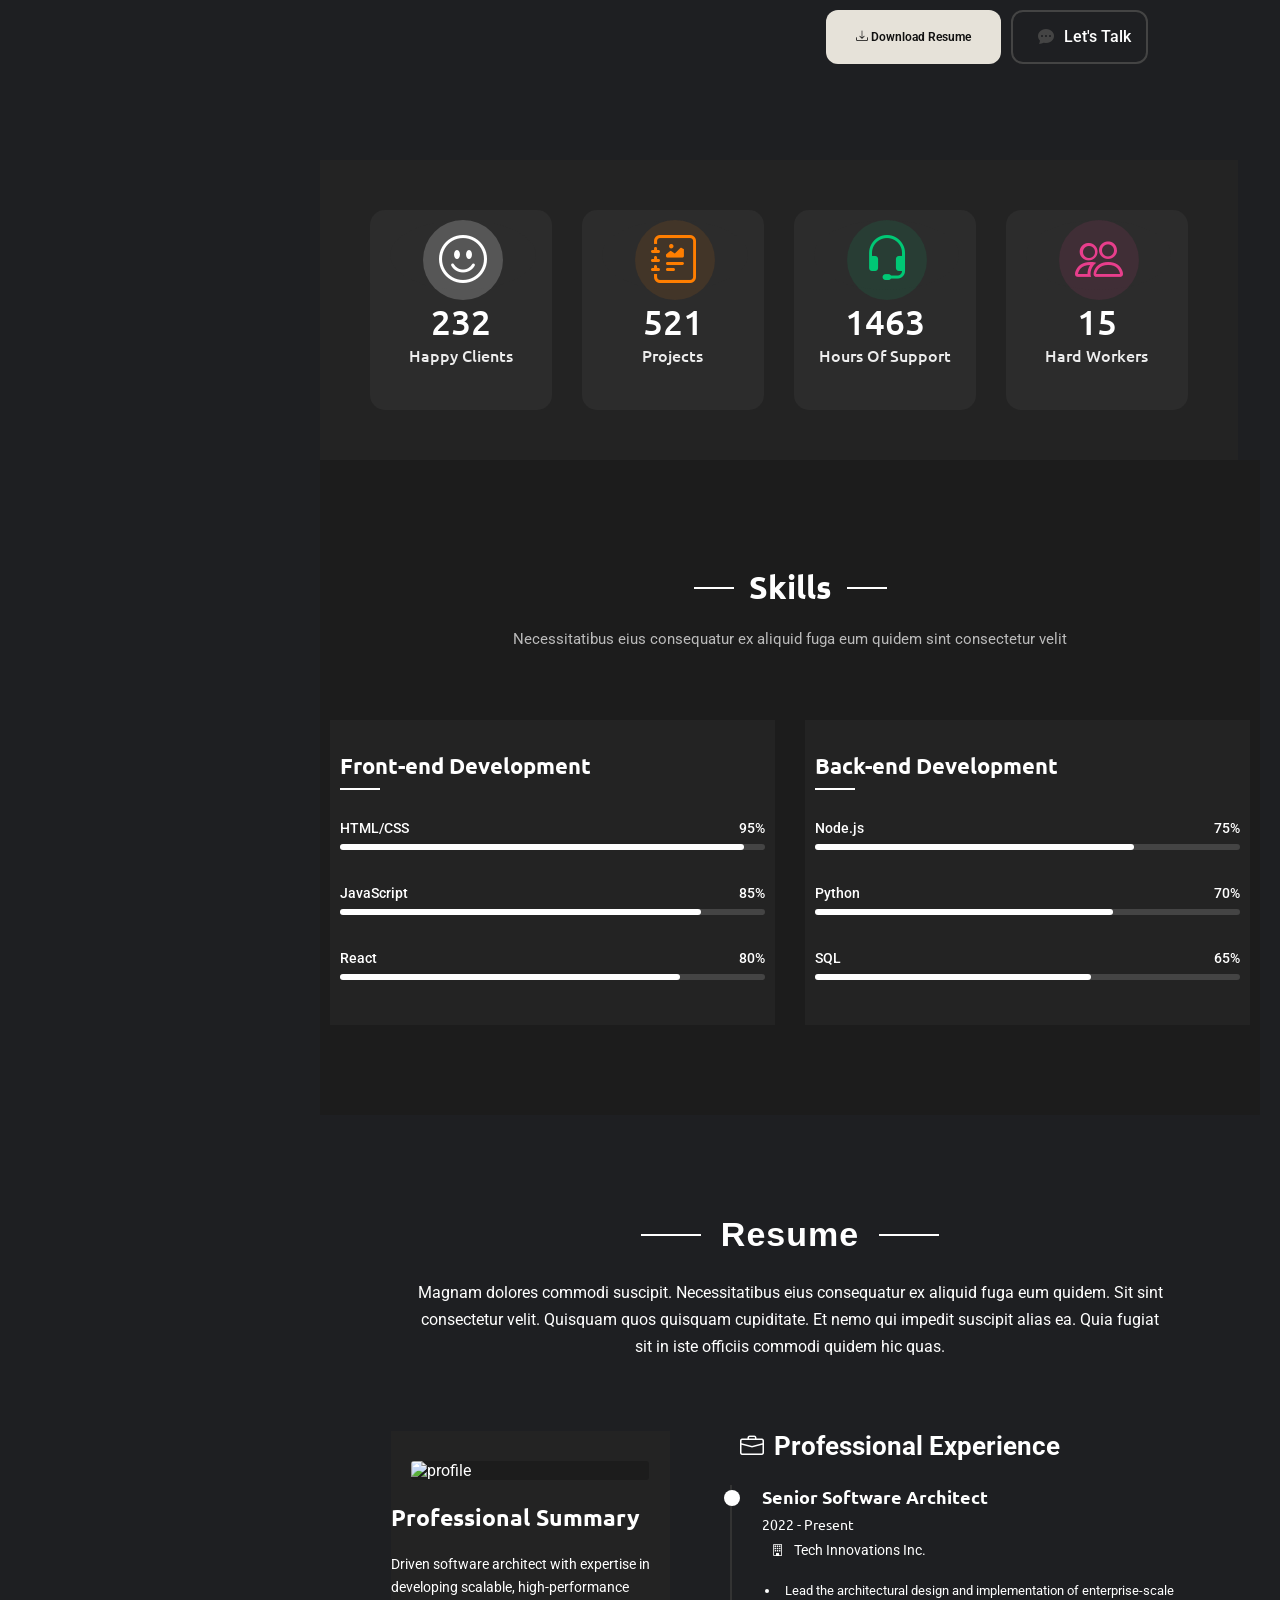
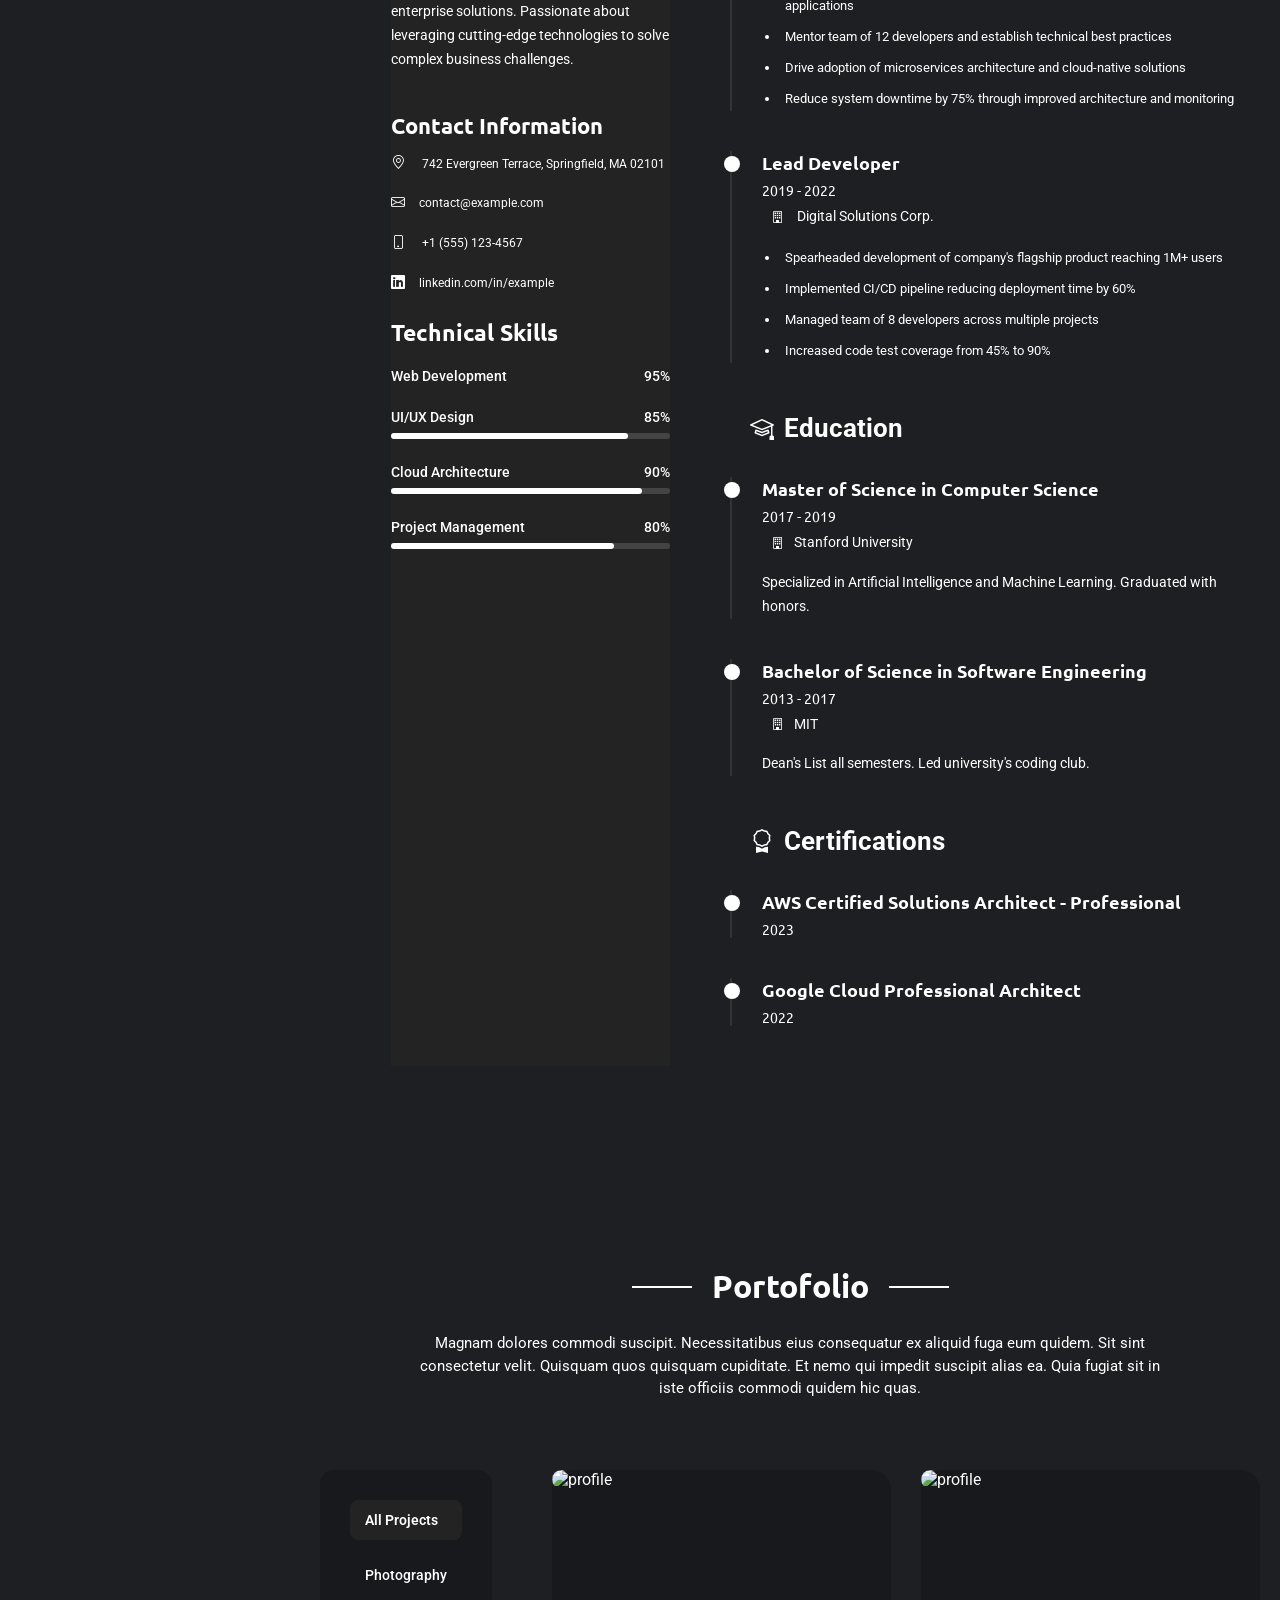
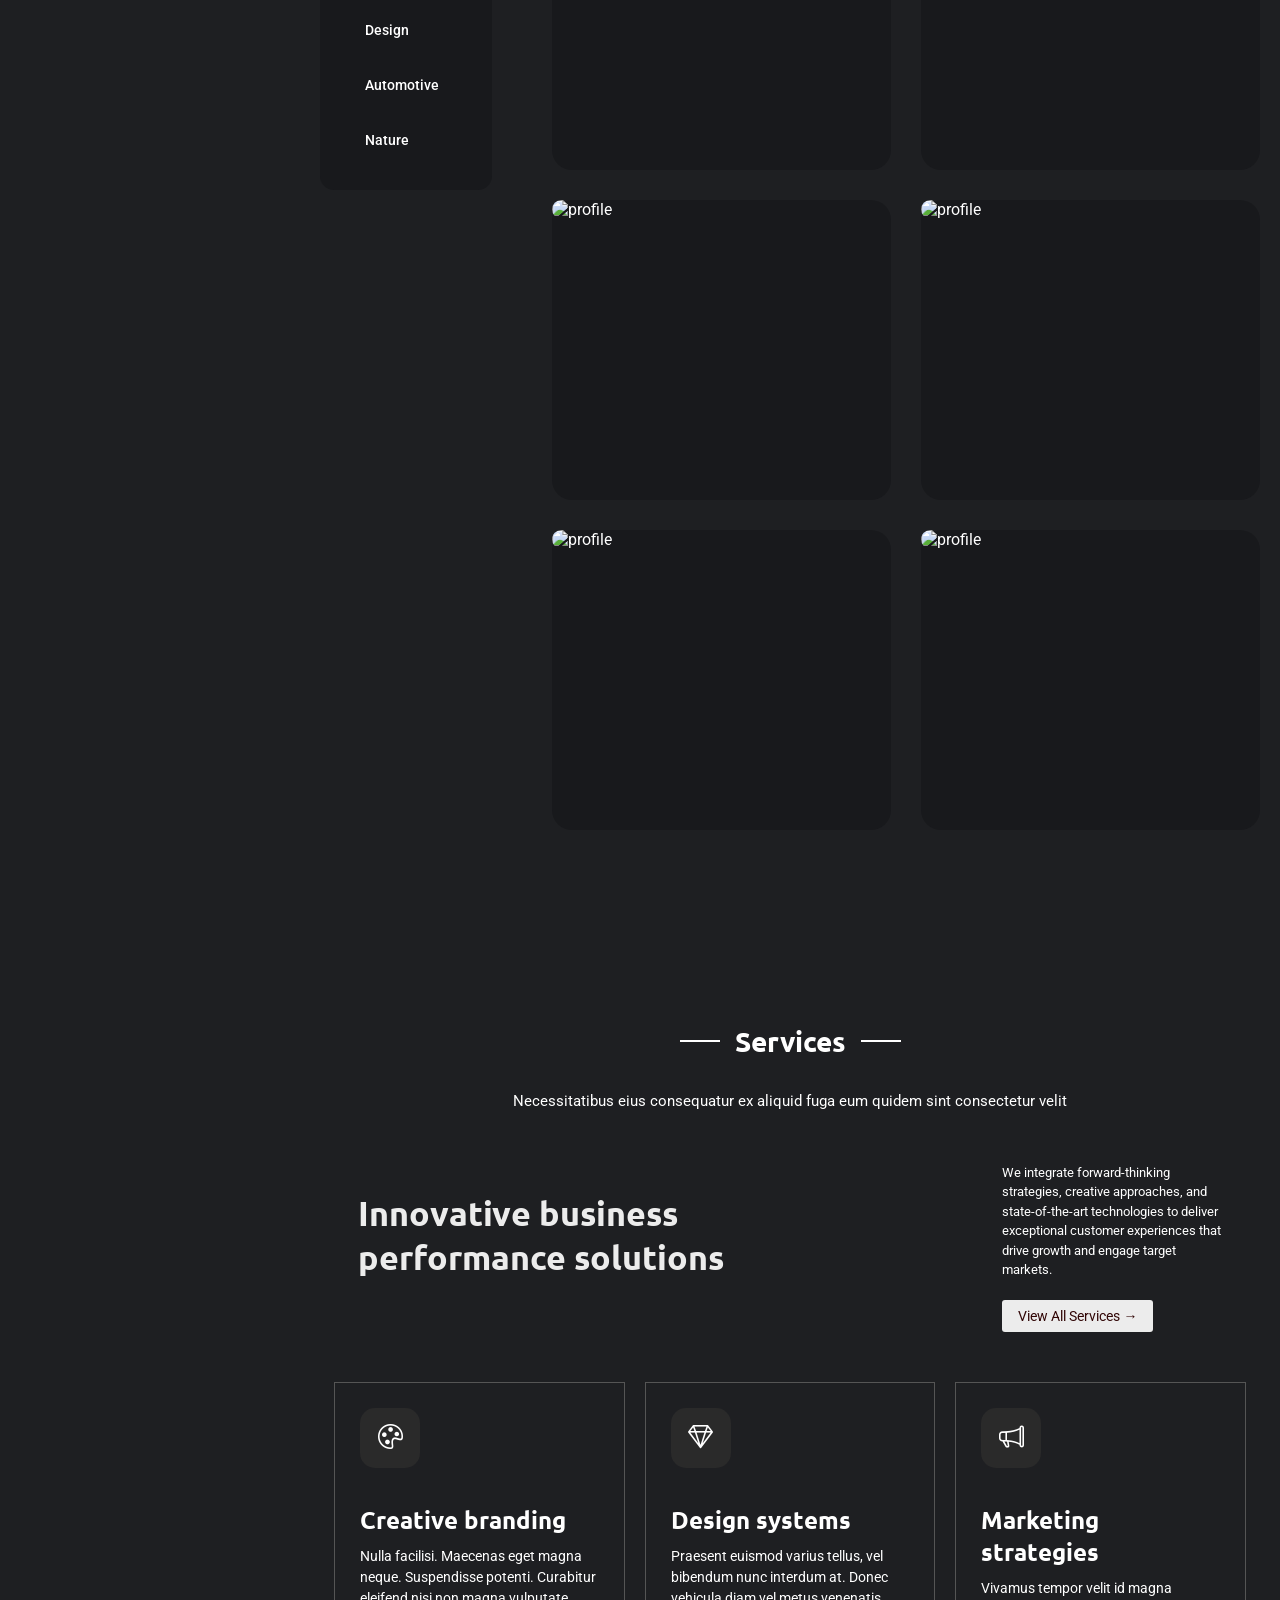
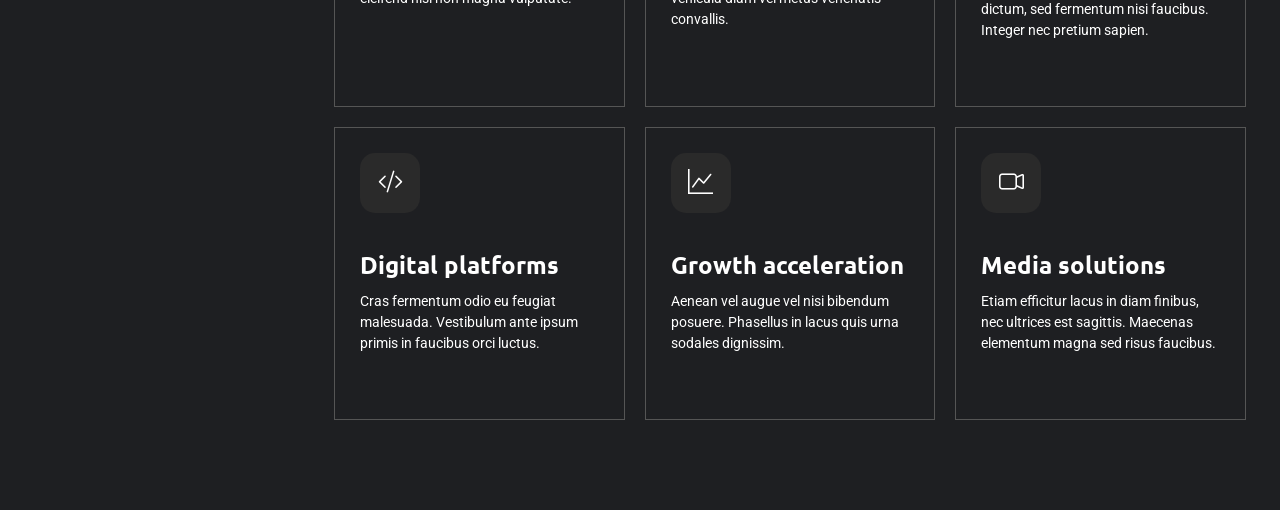
==== commit 61b056c1: "Services" ====
--- a/Index.html
+++ b/Index.html
@@ -482,6 +482,96 @@
 
 </section>
 
+<section class="services">
+
+    <div class="services-header">
+        <span></span>
+        <h2>Services</h2>
+        <span></span>
+    </div>
+
+    <p class="services-subtitle">
+        Necessitatibus eius consequatur ex aliquid fuga eum quidem sint consectetur velit
+    </p>
+
+    <div class="services-intro">
+
+        <div class="services-left">
+            <h1>Innovative business <br> performance solutions</h1>
+        </div>
+
+        <div class="services-right">
+            <p>
+                We integrate forward-thinking strategies, creative approaches,
+                and state-of-the-art technologies to deliver exceptional
+                customer experiences that drive growth and engage target markets.
+            </p>
+
+            <a href="#" class="btn-services">View All Services →</a>
+        </div>
+
+    </div>
+
+    <div class="services-container">
+
+        <div class="service-card">
+            <div class="icon"><i class="bi bi-palette"></i></div>
+            <h3>Creative branding</h3>
+            <p>
+                Nulla facilisi. Maecenas eget magna neque. Suspendisse potenti.
+                Curabitur eleifend nisi non magna vulputate.
+            </p>
+        </div>
+
+        <div class="service-card">
+            <div class="icon"><i class="bi bi-gem"></i></div>
+            <h3>Design systems</h3>
+            <p>
+                Praesent euismod varius tellus, vel bibendum nunc interdum at.
+                Donec vehicula diam vel metus venenatis convallis.
+            </p>
+        </div>
+
+        <div class="service-card">
+            <div class="icon"><i class="bi bi-megaphone"></i></div>
+            <h3>Marketing strategies</h3>
+            <p>
+                Vivamus tempor velit id magna dictum, sed fermentum nisi faucibus.
+                Integer nec pretium sapien.
+            </p>
+        </div>
+
+        <div class="service-card">
+            <div class="icon"><i class="bi bi-code-slash"></i></div>
+            <h3>Digital platforms</h3>
+            <p>
+                Cras fermentum odio eu feugiat malesuada. Vestibulum ante ipsum
+                primis in faucibus orci luctus.
+            </p>
+        </div>
+
+        <div class="service-card">
+            <div class="icon"><i class="bi bi-graph-up"></i></div>
+            <h3>Growth acceleration</h3>
+            <p>
+                Aenean vel augue vel nisi bibendum posuere. Phasellus in lacus
+                quis urna sodales dignissim.
+            </p>
+        </div>
+
+        <div class="service-card">
+            <div class="icon"><i class="bi bi-camera-video"></i></div>
+            <h3>Media solutions</h3>
+            <p>
+                Etiam efficitur lacus in diam finibus, nec ultrices est sagittis.
+                Maecenas elementum magna sed risus faucibus.
+            </p>
+        </div>
+
+    </div>
+
+</section>
+
 
  </main>
 </body>
--- a/Index.css
+++ b/Index.css
@@ -1088,6 +1088,7 @@
     border-radius: 8px;
     cursor: pointer;
     font-size: 14px;
+    font-family: "Roboto", sans-serif;
     font-weight: 500;
     
 }
@@ -1131,3 +1132,127 @@
     background: linear-gradient(to top, rgba(0,0,0,0.7), transparent);
     
 }
+
+
+.services{
+    background:#1e1f22;
+    color:#ffff;
+    padding:70px 0;
+    font-family: "Roboto", sans-serif;
+}
+
+
+
+.services-header{
+    display:flex;
+    justify-content:center;
+    align-items:center;
+    gap:15px;
+}
+
+.services-header span{
+    width:40px;
+    height:2px;
+    background:#ffffff;
+}
+
+.services-header h2{
+    font-size:28px;
+    font-family: "Ubuntu", sans-serif;
+    color: #ffffff;
+    font-weight:600;
+}
+
+.services-subtitle{
+    text-align:center;
+    font-size:15px;
+    margin-top:8px;
+    font-family: "Roboto", sans-serif;
+    color:#ffff;
+}
+
+.services-intro{
+    width:92%;
+    margin:50px auto;
+    display:flex;
+    justify-content:space-between;
+    gap:30px;
+}
+
+.services-left h1{
+    font-size:34px;
+    font-family: "Ubuntu", sans-serif;
+    color: #ECECEC;
+    line-height:1.3;
+}
+
+.services-right{
+    max-width:220px;
+    padding: 0;
+    
+}
+
+.services-right p{
+    font-size:13px;
+    font-family: "Roboto", sans-serif;
+    color:#ffffffff;
+    margin-bottom:20px;
+}
+.btn-services{
+    display:inline-block;
+    padding:8px 16px;
+    background:#ECECEC;
+    color: #310606;;
+    text-decoration:none;
+    font-size:14px;
+    font-family: "Roboto", sans-serif;
+    border-radius:3px;
+}
+.services-container{
+    width:97%;
+    margin:auto;
+    display:grid;
+    grid-template-columns:repeat(3,1fr);
+    gap:20px;
+    
+}
+
+.service-card{
+    border:1px solid #555555;
+    padding:25px;
+  
+}
+.service-card:hover{
+    background-color:#99999999;
+}
+.icon{
+    width: 60px;
+    height: 60px;
+    font-size:25px;
+    display: inline-block;
+    text-align: center;
+    justify-content:center ;
+    text-transform: none;
+    line-height: 60px;
+    border-radius: 15px;
+    background-color:#2a2a2a;
+    color: #ffffff;
+    margin-bottom:12px;
+}
+.icon:hover{
+  background: #555555;
+}
+
+.service-card h3{
+    font-size:24px;
+    font-family: "Ubuntu", sans-serif;
+    color: #ffffff;
+    margin-bottom:10px; 
+}
+
+.service-card p{
+    font-size:14px;
+    font-family: "Roboto", sans-serif;
+    color:#ffffff;
+    line-height:1.5;
+}
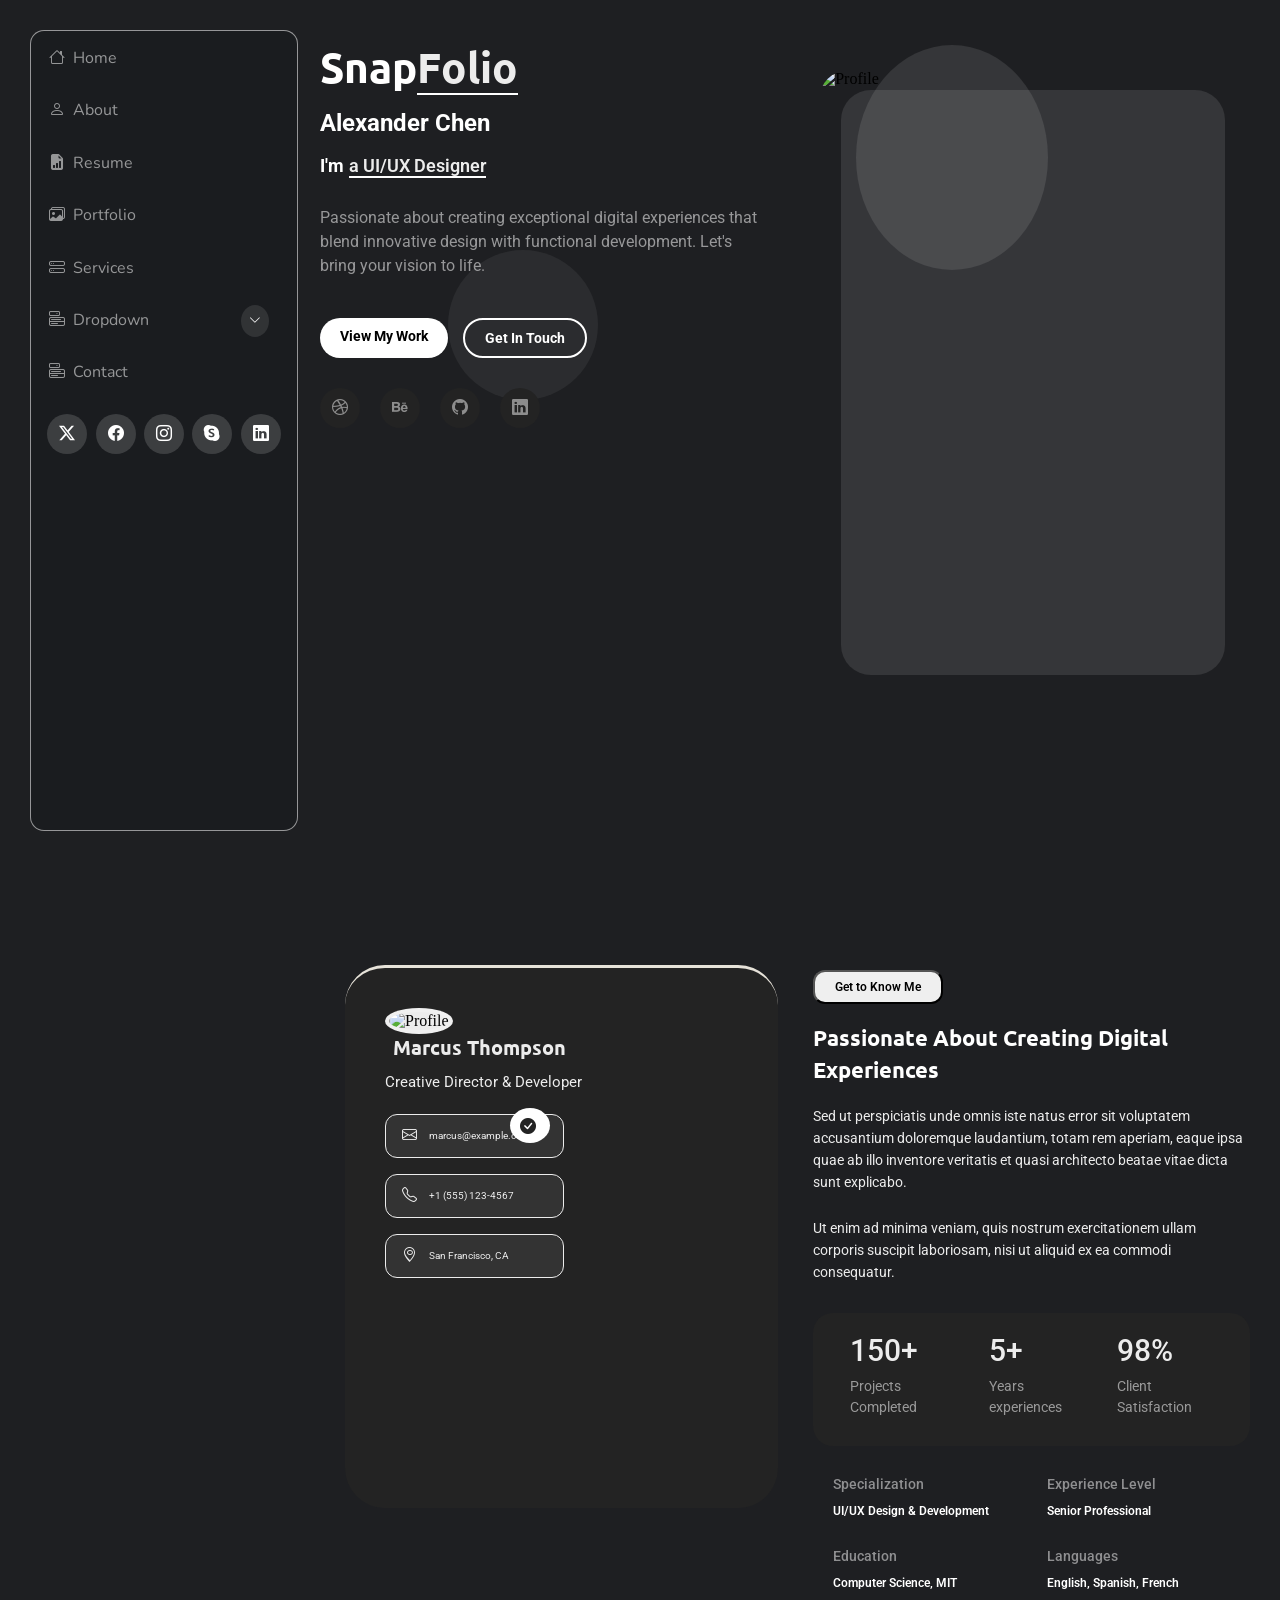
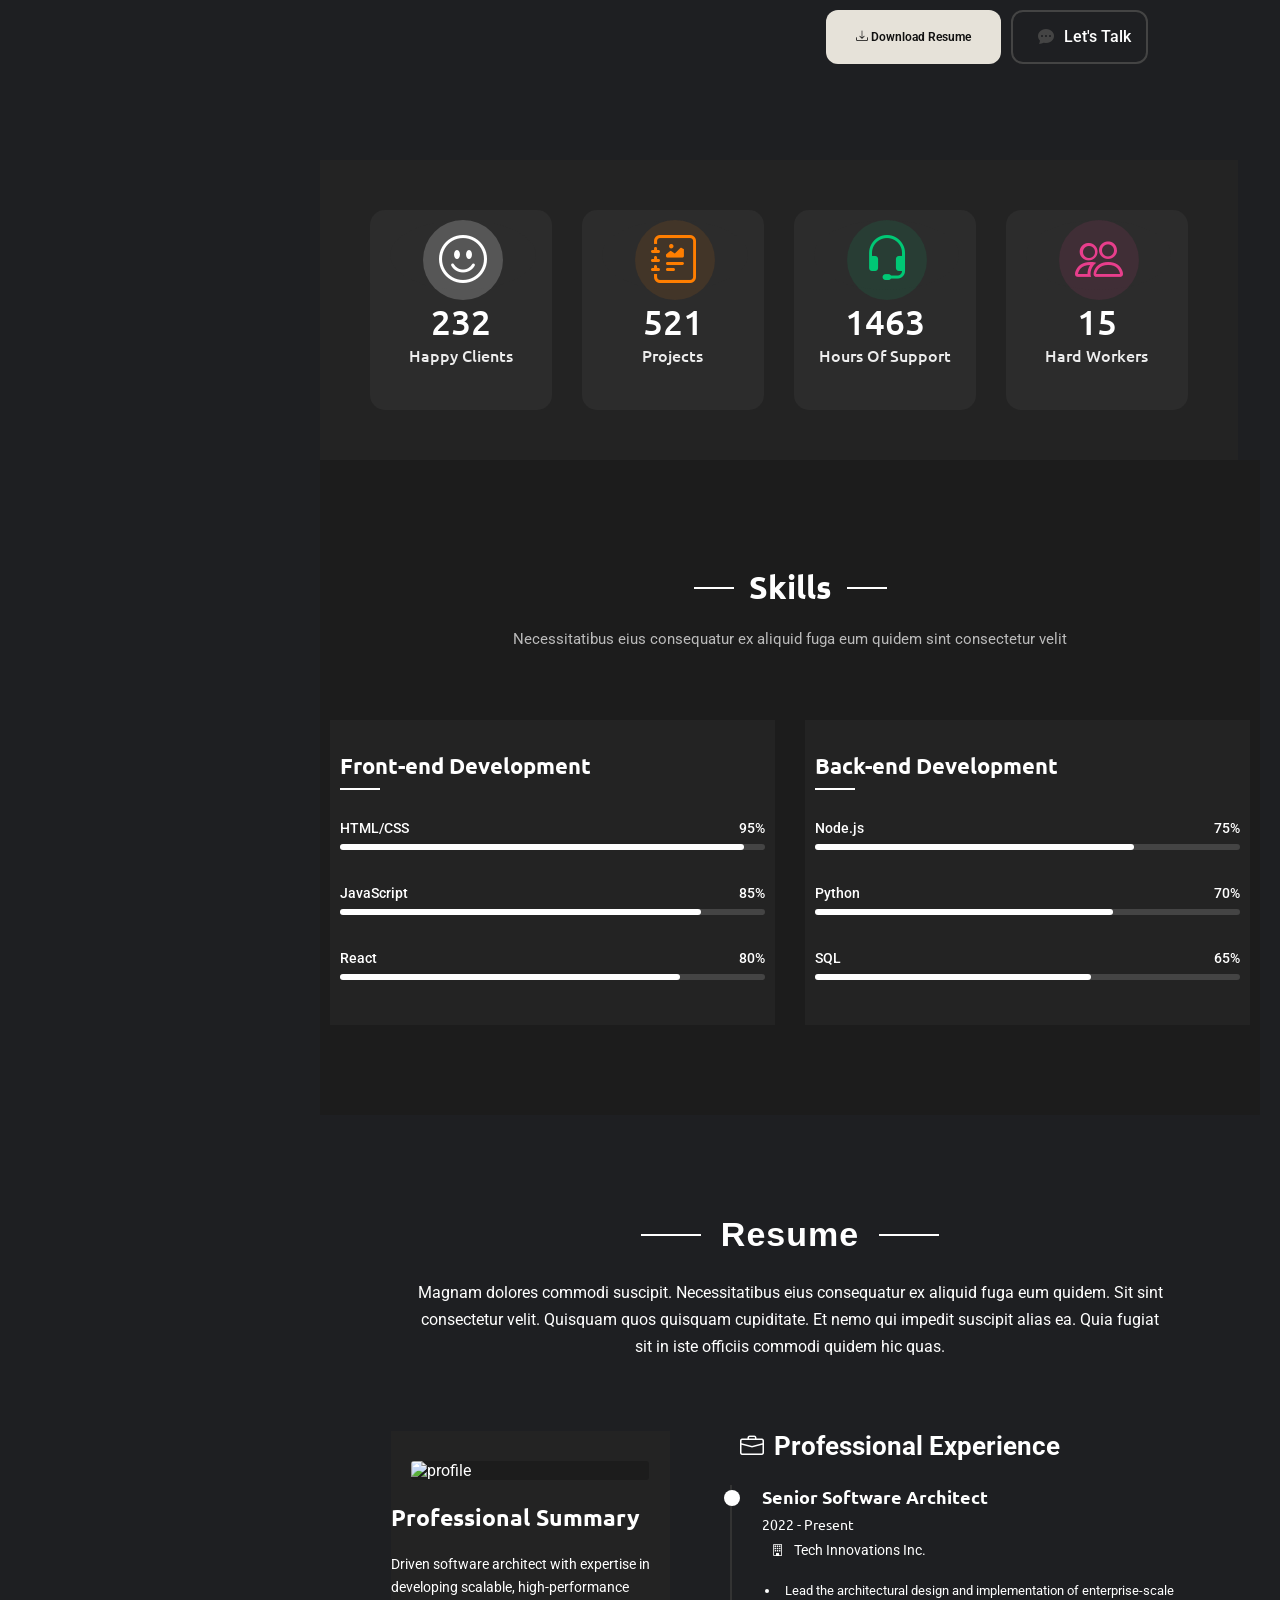
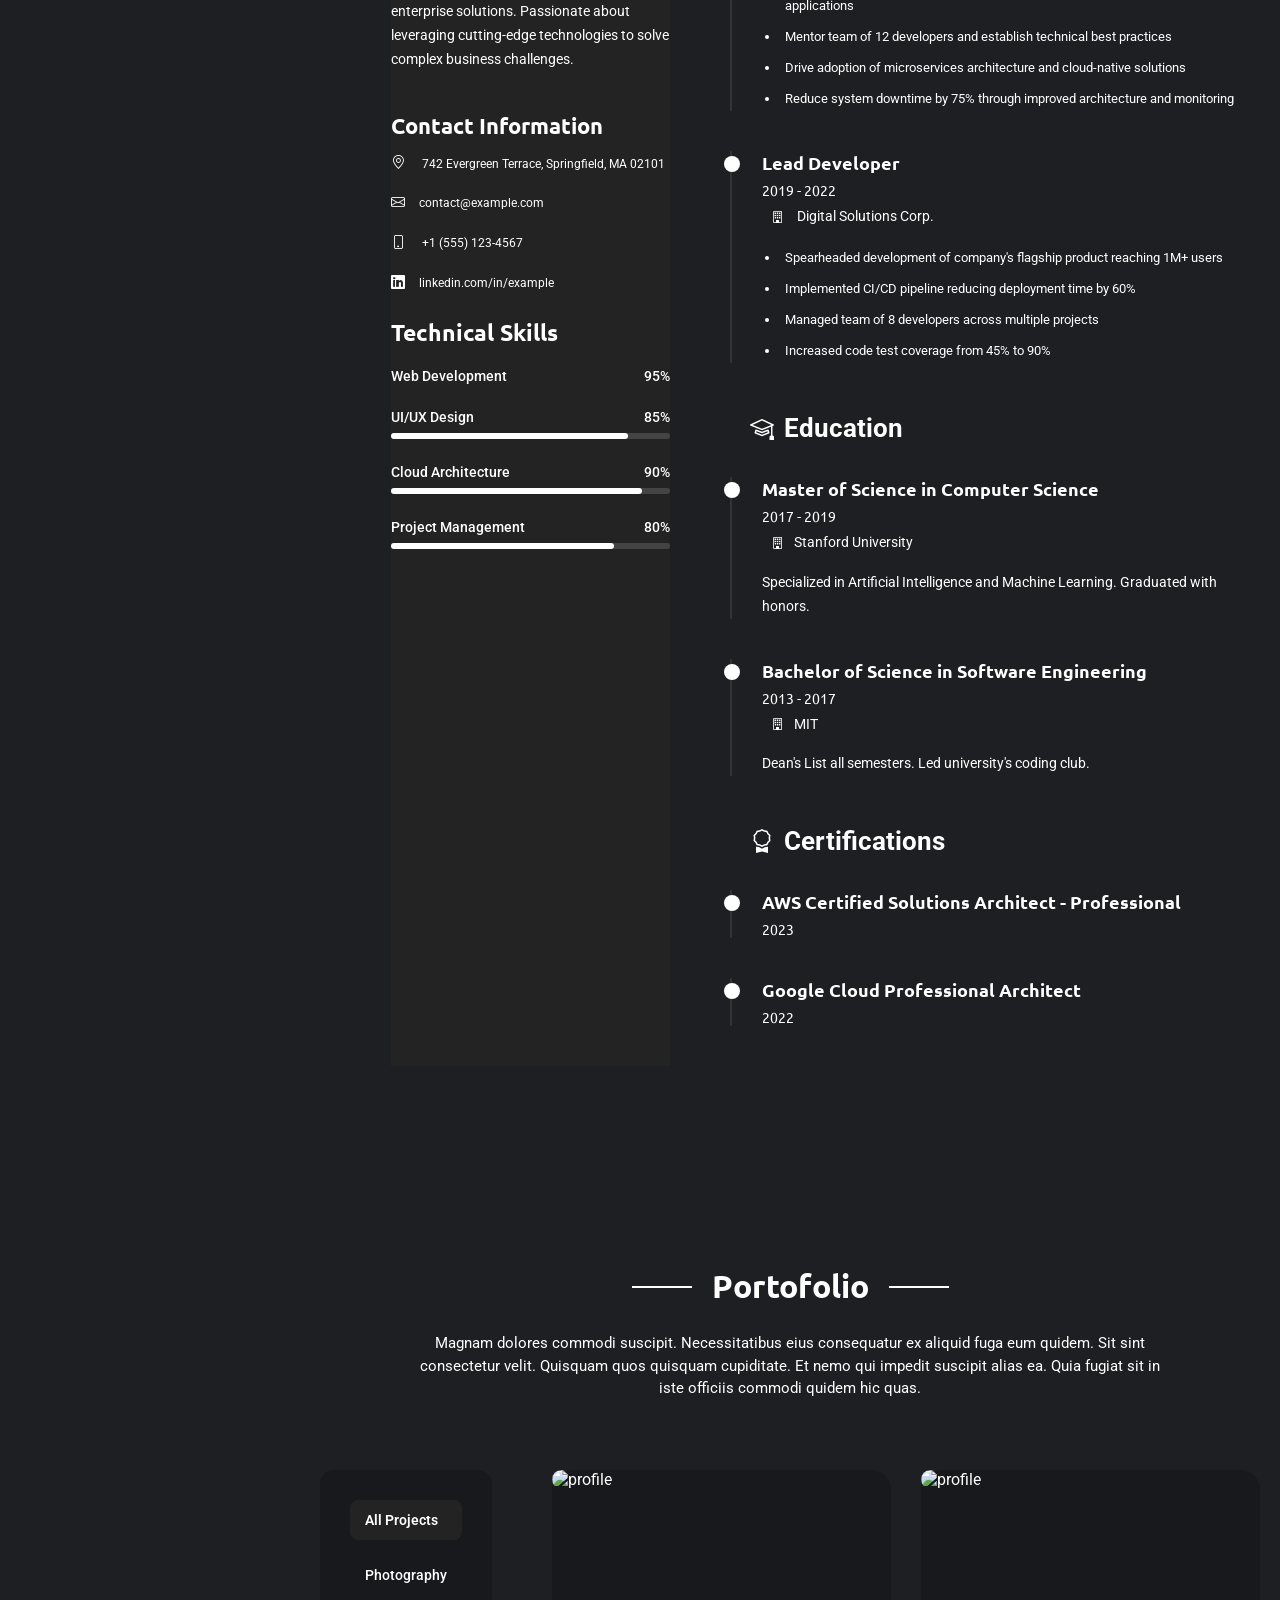
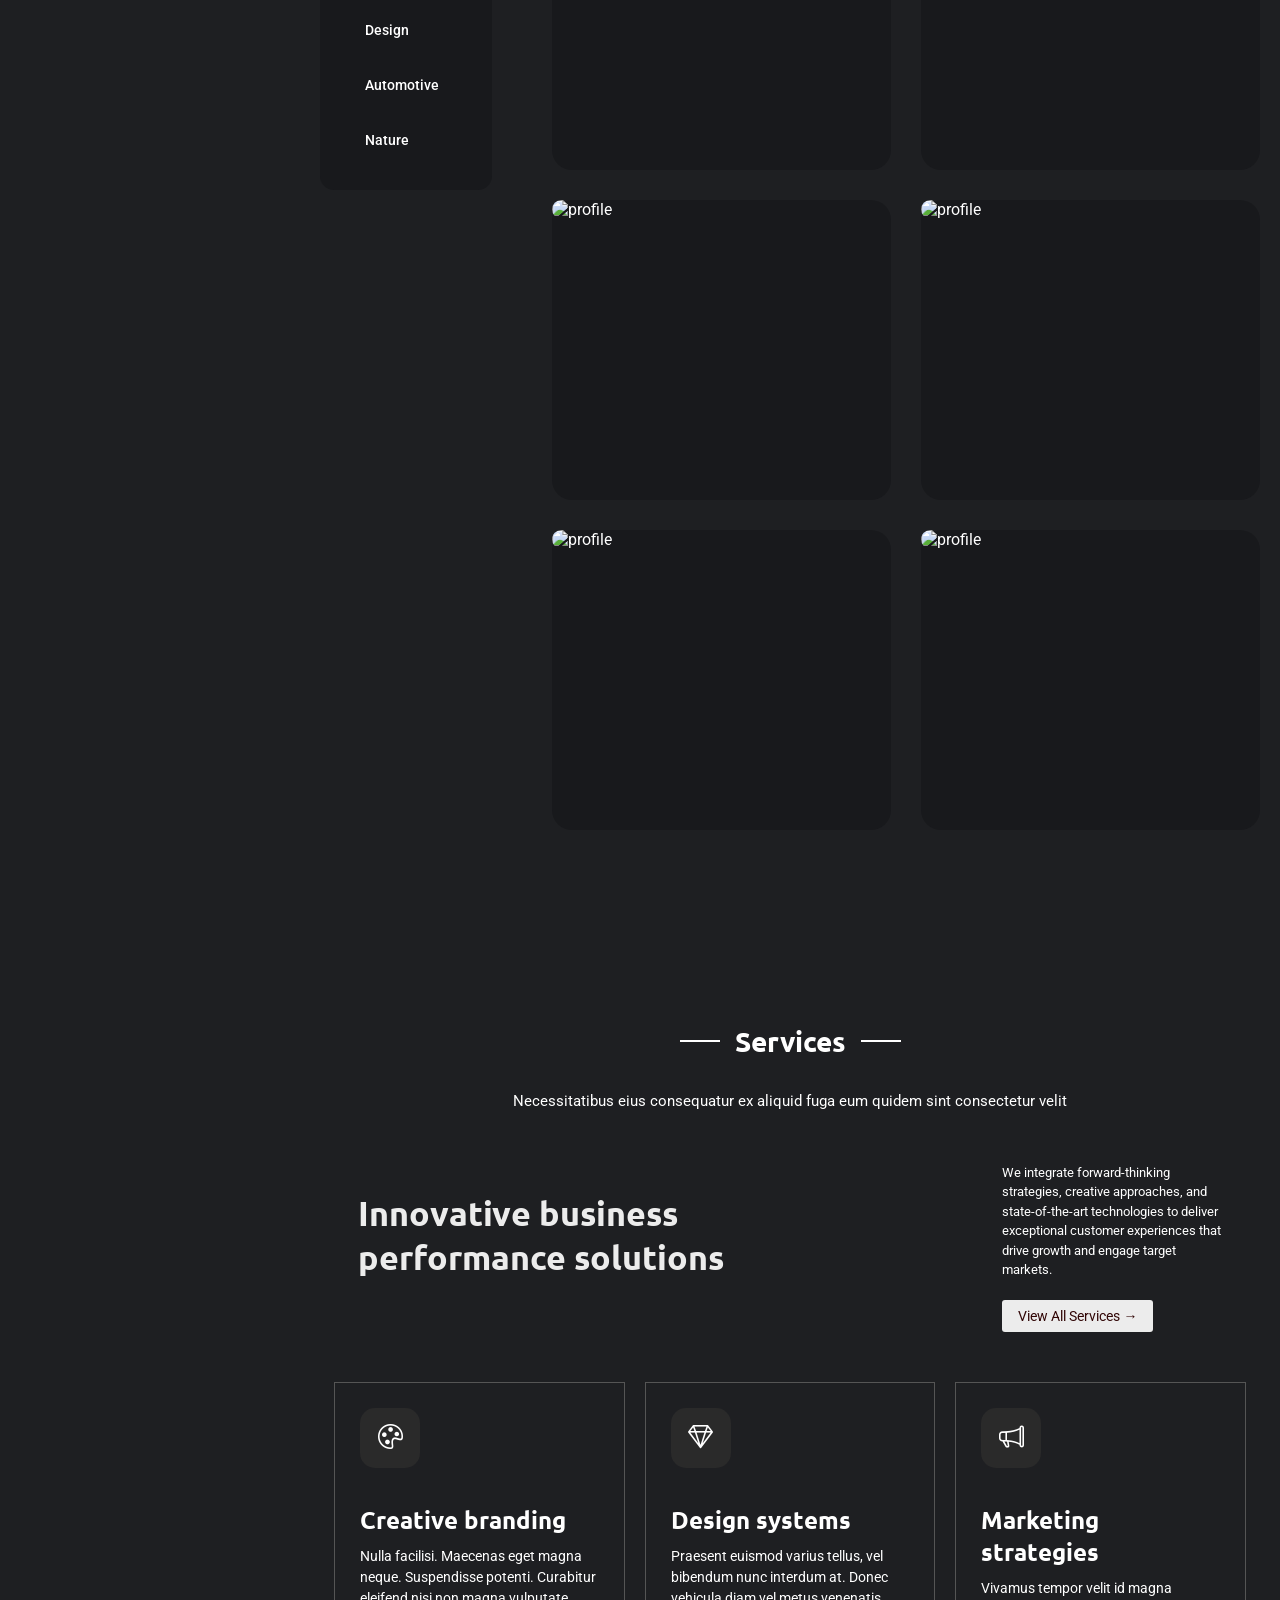
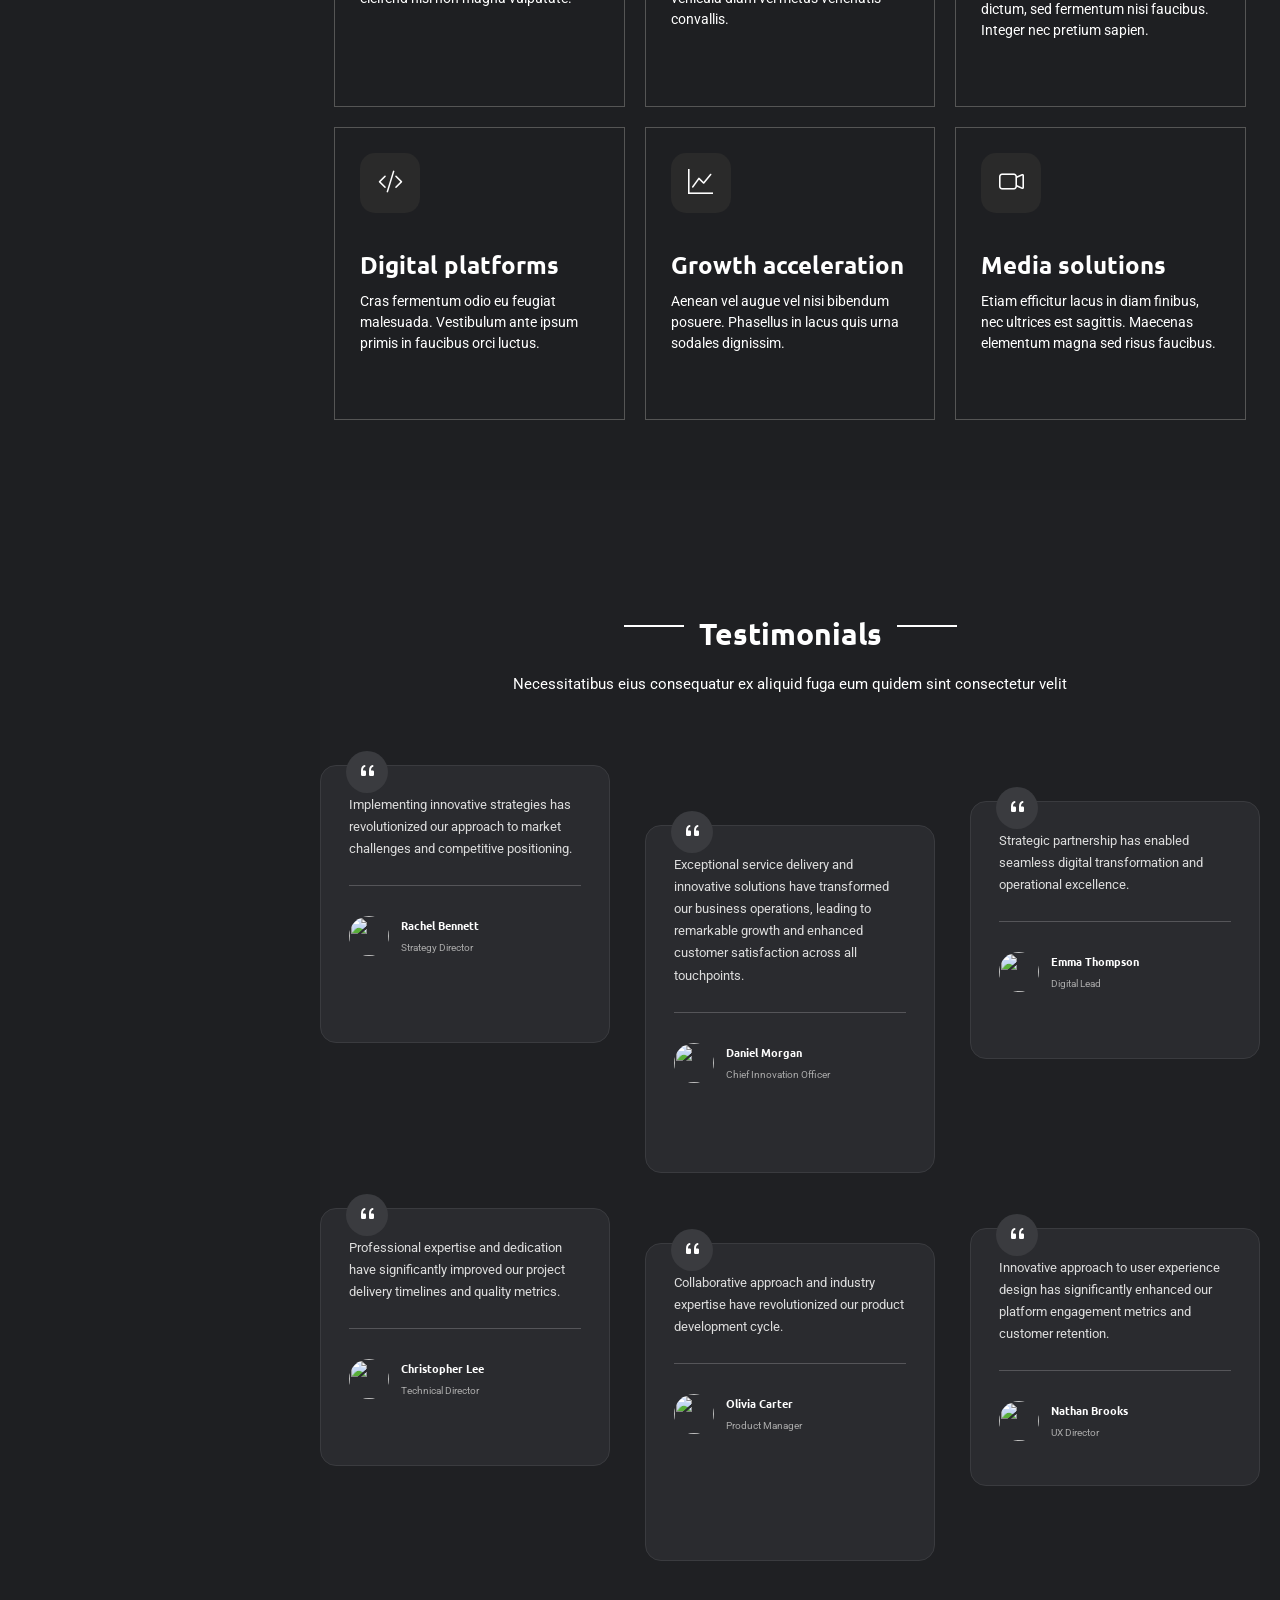
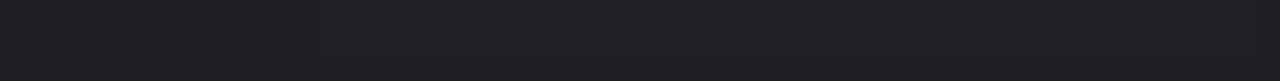
==== commit aa8ed905: "Testimonials" ====
--- a/Index.html
+++ b/Index.html
@@ -296,7 +296,6 @@
        Et nemo qui impedit suscipit alias ea. Quia fugiat sit in iste officiis commodi quidem hic quas.
     </p>
 
-    
     <div class="resume-container">
 
         <div class="resume-left">
@@ -364,9 +363,6 @@
 
             </div>
             </div>
-
-
-
         </div>
 
         
@@ -572,6 +568,133 @@
 
 </section>
 
+<section class="testimonials">
+
+    <div class="testimonials-header">
+        <span></span>
+        <h2>Testimonials</h2>
+        <span></span>
+    </div>
+
+    <p class="testimonials-subtitle">
+        Necessitatibus eius consequatur ex aliquid fuga eum quidem sint consectetur velit
+    </p>
+
+    <div class="testimonials-container">
+
+        
+        <div class="testimonial-card">
+            <div class="quote"><i class="bi bi-quote"></i></div>
+
+            <p>
+                Implementing innovative strategies has revolutionized our
+                approach to market challenges and competitive positioning.
+            </p>
+            <div class="Oracle-testimonial"></div>
+            <div class="testimonial-user">
+                <img src="https://bootstrapmade.com/content/demo/SnapFolio/assets/img/person/person-f-7.webp">
+                <div>
+                    <h4>Rachel Bennett</h4>
+                    <span>Strategy Director</span>
+                </div>
+            </div>
+        </div>
+
+        
+        <div class="testimonial-card">
+            <div class="quote"><i class="bi bi-quote"></i></div>
+
+            <p>
+                Exceptional service delivery and innovative solutions have
+                transformed our business operations, leading to remarkable
+                growth and enhanced customer satisfaction across all touchpoints.
+            </p>
+            <div class="Oracle-testimonial"></div>
+            <div class="testimonial-user">
+                <img src="https://bootstrapmade.com/content/demo/SnapFolio/assets/img/person/person-m-7.webp">
+                <div>
+                    <h4>Daniel Morgan</h4>
+                    <span>Chief Innovation Officer</span>
+                </div>
+            </div>
+        </div>
+
+    
+        <div class="testimonial-card">
+            <div class="quote"><i class="bi bi-quote"></i></div>
+
+            <p>
+                Strategic partnership has enabled seamless digital transformation
+                and operational excellence.
+            </p>
+            <div class="Oracle-testimonial"></div>
+            <div class="testimonial-user">
+                <img src="https://bootstrapmade.com/content/demo/SnapFolio/assets/img/person/person-f-8.webp">
+                <div>
+                    <h4>Emma Thompson</h4>
+                    <span>Digital Lead</span>
+                </div>
+            </div>
+        </div>
+
+        
+        <div class="testimonial-card">
+            <div class="quote"><i class="bi bi-quote"></i></div>
+
+            <p>
+                Professional expertise and dedication have significantly
+                improved our project delivery timelines and quality metrics.
+            </p>
+            <div class="Oracle-testimonial"></div>
+            <div class="testimonial-user">
+                <img src="https://bootstrapmade.com/content/demo/SnapFolio/assets/img/person/person-m-8.webp">
+                <div>
+                    <h4>Christopher Lee</h4>
+                    <span>Technical Director</span>
+                </div>
+            </div>
+        </div>
+
+        
+        <div class="testimonial-card">
+            <div class="quote"><i class="bi bi-quote"></i></div>
+
+            <p>
+                Collaborative approach and industry expertise have revolutionized
+                our product development cycle.
+            </p>
+            <div class="Oracle-testimonial"></div>  
+            <div class="testimonial-user">
+                <img src="https://bootstrapmade.com/content/demo/SnapFolio/assets/img/person/person-f-9.webp">
+                <div>
+                    <h4>Olivia Carter</h4>
+                    <span>Product Manager</span>
+                </div>
+            </div>
+        </div>
+
+        <div class="testimonial-card">
+            <div class="quote"><i class="bi bi-quote"></i></div>
+
+            <p>
+                Innovative approach to user experience design has significantly
+                enhanced our platform engagement metrics and customer retention.
+            </p>
+
+            <div class="Oracle-testimonial"></div>
+            <div class="testimonial-user">
+                <img src="	https://bootstrapmade.com/content/demo/SnapFolio/assets/img/person/person-m-13.webp">
+                <div>
+                    <h4>Nathan Brooks</h4>
+                    <span>UX Director</span>
+                </div>
+            </div>
+        </div>
+
+    </div>
+
+</section>
+
 
  </main>
 </body>
--- a/Index.css
+++ b/Index.css
@@ -21,7 +21,6 @@
   position: fixed;
   
 }
-
 .container-social-media{
   display: flex;
   justify-content: space-evenly;
@@ -158,8 +157,6 @@
   margin-left: 5px;
 
 }
-
-
  p {
     font-size: 16px;
     color:  #ECECEC96;
@@ -264,7 +261,6 @@
   border-radius: 60%;
   background-color: color-mix(in srgb, #ffffff, transparent 90%);
 
-
 }
 .bi-chevron-down:hover{
   background-color: #ececec;
@@ -276,8 +272,6 @@
  
 
 }
-
-
 .media-hero{
   width: 40%;
   height: 480px;
@@ -351,8 +345,6 @@
   border-radius: 0.75rem;
   text-decoration: none;
   border: 1px solid;
-  
-
 }
 .info-media i{
   margin: 0;
@@ -365,8 +357,6 @@
   color: #1A1C1F;
 
 }
-
-
 .about-hero {
   width: 440px;
   height:800px;
@@ -380,7 +370,7 @@
   font-weight: 600;
   font-size: 12px;
   font-family: "Roboto", sans-serif;
-  color: 2px solid goldenrod;
+
 }
 .about-social {
   font-size: 22px;
@@ -397,8 +387,7 @@
   margin-bottom: 0;
   margin: 0px 0px 24px;
   font-family: "Roboto", sans-serif;
-  gap: 20px;
-  
+  gap: 20px; 
 }
 .social-about{
   font-size: 14px;
@@ -407,10 +396,7 @@
   margin-bottom: 2rem;
   margin: 0px 0px 24px;
   font-family: "Roboto", sans-serif;
-
-
-}
-
+}
 .hero-stat{
   display: flex;
   justify-content: space-between;
@@ -421,10 +407,7 @@
   background-color: #232323;
   margin-bottom: 10px;
   padding:  20px; 
-  
-}
-
-
+}
 .hero-stat h3{
   font-size: 30px;
   font-weight: 500;
@@ -432,16 +415,13 @@
   color: #ececec;
   margin: 0px 0px 8px;
 }
-
 .hero-stat p{
   font-size: 14px;
   font-weight: 150px;
   font-family: "Roboto", sans-serif ;
   width: 75%;
   margin: 0px 0px 8px;
-  
-}
-
+}
 .info-grid {
   display: grid;
   grid-template-columns: repeat(2, 1fr);
@@ -457,21 +437,18 @@
   margin-bottom: 12px;
   font-weight: 500;
 }
-
 .info-item h3 {
   font-size: 12px;
   color: #ffffff;
   font-family: "Roboto", sans-serif;
   font-weight: 600;
   margin: 0;
- 
 }
 .about-buttons {
   display: flex;
   gap: 10px;
   margin-left: 13px;
 }
-
 .btn-lat {
   background: #e6e2d9;
   font-size: 12px;
@@ -483,20 +460,15 @@
   align-items: normal;
   font-weight: 600;
   gap: 20px;
-
-  
 }
 .btn-lat:hover{
   background-color:#e6e2d9;
   color:#e6e2d9;
-
 }
 .btn-light i{
   color: #444444;
   padding: 15px;
 }
-
-
 .btn-dark {
   border: 2px solid #444444;
   font-size:16px ;
@@ -506,7 +478,6 @@
   text-decoration: none;
   color: white;
   font-weight: 500;
-
 }
 .btn-dark i{
   color: #444444;
@@ -518,7 +489,6 @@
   color:#e6e2d9;
 
 }
-
 .stats-container{
 background: #232323;
 height: 200px;
@@ -535,13 +505,11 @@
   text-align: center;
   width: 300px;
   color: #ffffff;
-
 }
 .icon-stat{
   font-size: 20px;
   margin-bottom: 0px;
   margin-top: 10px;
-
 }
 .icon-stat{
   width: 80%;
@@ -557,7 +525,6 @@
   margin-bottom: 10px;
   line-height: 1;
   font-family: "Ubuntu" sans-serif;
- 
 }
 .meta-stat{
   background-color: rgb(255, 255, 255,0.2);
@@ -638,7 +605,6 @@
   margin: 10px;
 
 }
-
 .section-skills {
     padding: 80px 0;
     background: #1c1c1c;
@@ -647,7 +613,6 @@
     text-align: center;
     
 }
-
 .section-title {
     font-size: 32px;
     font-family: "Ubuntu", sans-serif;
@@ -655,9 +620,7 @@
     margin-bottom: 0;
     position: relative;
     display: inline-block;
-  
-}
-
+}
 .section-title::before,
 .section-title::after {
     content: "";
@@ -667,7 +630,6 @@
     height: 2px;
     background: #ffffff;
 }
-
 .section-title::before {
     right: 100%;
     margin-right: 15px;
@@ -677,8 +639,6 @@
     left: 100%;
     margin-left: 15px;
 }
-
-
 .intro-section {
     max-width: 600px;
     margin: 20px auto 60px;
@@ -694,15 +654,12 @@
     text-align: left;
     padding: 10px;
 }
-
 .skills-column {
     flex: 1;
     min-width: 300px;
     background: #232323;
-    padding: 10px;
-    
-}
-
+    padding: 10px; 
+}
 .skills-heading {
     font-size: 22px;
     font-family: "Ubuntu", sans-serif;
@@ -711,7 +668,6 @@
     position: relative;
   
 }
-
 .skills-heading::after {
     content: "";
     width: 40px;
@@ -722,13 +678,9 @@
     bottom: -10px;
 }
 
-
 .skill {
     margin-bottom: 35px;
-  
-    
-}
-
+}
 .skill-info {
     display: flex;
     justify-content: space-between;
@@ -737,22 +689,18 @@
     font-weight: 500;
   
 }
-
 .progress-bar{
     width: 100%;
     height: 6px;
     background: rgba(255,255,255,0.15);
     border-radius: 50px;
 }
-
 .progress {
     height: 100%;
     background: #ffffff;
     border-radius: 50px;
     
 }
-
-
 .resume {
     background: #1E1F22;
     color: #ffffff;
@@ -779,13 +727,11 @@
     margin-bottom: 25px;
     
 }
-
 .resume-header span {
     width: 60px;
     height: 2px;
     background: white;   
 }
-
 .resume-header h2 {
     margin: 0 20px;
     font-size: 34px;
@@ -793,8 +739,6 @@
     color: #ffff;
     letter-spacing: 1px;
 }
-
-
 .resume-text {
     text-align: center;
     max-width: 750px;
@@ -803,8 +747,6 @@
     font-size: 16px;
     color: #ffff;
 }
-
-
 .resume-container {
     width: 85%;
     margin: auto;
@@ -831,7 +773,6 @@
     font-family: "Roboto", sans-serif;
     color: #ffffff;
 }
-
 .resume-left{
   background: #232323;
 
@@ -842,8 +783,6 @@
     margin-bottom: 20px;
     position: relative;
 }
-
-
 .contact-card p {
     font-size: 12px;
     font-family: "Roboto", sans-serif;
@@ -872,41 +811,31 @@
   margin: 0px 0px 16px;
 
 }
-
 .contact i {
    color: #ffff;
     margin-right: 14px;
     font-size: 14px;
 }
-
-
 .skills{
-    margin-bottom: 25px;
-  
-    
-}
-
+    margin-bottom: 25px;  
+}
 .skill-top{
     display: flex;
     justify-content: space-between;
     margin-bottom: 8px;
     font-size: 14px;
     font-weight: 500;
-  
-}
-
+}
 .fill-top {
     width: 100%;
     height: 6px;
     background: rgba(255,255,255,0.15);
     border-radius: 50px;
 }
-
 .progress-fill{
     height: 100%;
     background: #ffffff;
-    border-radius: 50px;
-    
+    border-radius: 50px; 
 }
 .resume-right {
     position: relative;
@@ -916,13 +845,11 @@
   font-family: "Roboto", sans-serif;
   color: #ffff;
   margin: 0px 0px 24px;
-
 }
 .resume-right i{
   font-size: 24px;
   margin-right: 26px;
   margin: 10px;
-  
 }
 .timeline-item h4{
   font-size: 14px ;
@@ -943,7 +870,6 @@
   margin-right: 25px;
   color: #ffff;
   margin: 0px 0px 16px;
-  
 }
 .timeline-item i{
   font-size: 12px;
@@ -967,7 +893,6 @@
     font-weight: 700;
     position: relative;
 }
-
 .timeline-item {
     position: relative;
     padding-left: 30px;
@@ -975,11 +900,9 @@
     border-left: 2px solid #333;
 
 }
-
 .timeline-item:hover {
     border-left: 2px solid ;
 }
-
 .timeline-item::before {
     content: "";
     position: absolute;
@@ -1003,7 +926,6 @@
     display: block;
     margin: 6px 0;
 }
-
 .company {
     font-weight: 500;
     color: #bbbbbb;
@@ -1030,14 +952,12 @@
     width: 85%;
     margin: auto;
 }
-
 .portfolio-header {
     display: flex;
     justify-content: center;
     align-items: center;
     margin-bottom: 25px;
 }
-
 .portfolio-header span {
     width: 60px;
     height: 2px;
@@ -1045,7 +965,6 @@
     
     
 }
-
 .portfolio-header h2 {
     margin: 0 20px;
     font-size: 32px;
@@ -1053,8 +972,6 @@
     font-family: "Ubuntu", sans-serif;
     font-weight: 700;
 }
-
-
 .portfolio-text {
     text-align: center;
     max-width: 750px;
@@ -1067,7 +984,6 @@
     display: flex;
     gap: 60px;
 }
-
 .portfolio-sidebar {
     background: #18191C;
     padding: 30px;
@@ -1078,7 +994,6 @@
     gap: 15px;
     
 }
-
 .portfolio-sidebar button {
     background: transparent;
     border: none;
@@ -1092,14 +1007,12 @@
     font-weight: 500;
     
 }
-
 .portfolio-sidebar button:hover {
     background: #2a2a2a;
     background-color: #2a2a2a;
     color: #ffffff;
     transform: translateX(5px);
 }
-
 .portfolio-sidebar .active {
     background-color: #232323;
     color: #ffffff;
@@ -1116,9 +1029,7 @@
     width: 100%;
     height: 300px;
     border-radius: 20px;
-    background: #18191C;
-  
-  
+    background: #18191C; 
 }
 .portfolio-card img {
     width: 100%;
@@ -1129,33 +1040,25 @@
 .portfolio-card::after {
     content: "";
     position: absolute;
-    background: linear-gradient(to top, rgba(0,0,0,0.7), transparent);
-    
-}
-
-
+    background: linear-gradient(to top, rgba(0,0,0,0.7), transparent); 
+}
 .services{
     background:#1e1f22;
     color:#ffff;
     padding:70px 0;
     font-family: "Roboto", sans-serif;
 }
-
-
-
 .services-header{
     display:flex;
     justify-content:center;
     align-items:center;
     gap:15px;
 }
-
 .services-header span{
     width:40px;
     height:2px;
     background:#ffffff;
 }
-
 .services-header h2{
     font-size:28px;
     font-family: "Ubuntu", sans-serif;
@@ -1170,7 +1073,6 @@
     font-family: "Roboto", sans-serif;
     color:#ffff;
 }
-
 .services-intro{
     width:92%;
     margin:50px auto;
@@ -1178,7 +1080,6 @@
     justify-content:space-between;
     gap:30px;
 }
-
 .services-left h1{
     font-size:34px;
     font-family: "Ubuntu", sans-serif;
@@ -1223,7 +1124,7 @@
   
 }
 .service-card:hover{
-    background-color:#99999999;
+    background-color:#2a2a2a;
 }
 .icon{
     width: 60px;
@@ -1238,21 +1139,174 @@
     background-color:#2a2a2a;
     color: #ffffff;
     margin-bottom:12px;
-}
-.icon:hover{
-  background: #555555;
-}
-
+  
+}
 .service-card h3{
     font-size:24px;
     font-family: "Ubuntu", sans-serif;
     color: #ffffff;
     margin-bottom:10px; 
 }
-
 .service-card p{
     font-size:14px;
     font-family: "Roboto", sans-serif;
     color:#ffffff;
     line-height:1.5;
 }
+
+
+
+
+
+
+
+.testimonials{
+    background:#1f2023;
+    padding:100px 0;
+    color:#ffffff;
+     
+}
+
+.testimonials-header{
+    display:flex;
+    justify-content:center;
+    align-items:center;
+    gap:15px;
+    margin-bottom:10px;
+}
+
+.testimonials-header span{
+    width:60px;
+    height:2px;
+    background:#ffffffff;
+}
+
+.testimonials-header h2{
+    font-family: "Ubuntu", sans-serif;
+    font-size:30px;
+    color: #ffff;
+    margin-bottom:10px;
+
+}
+
+.testimonials-subtitle{
+    text-align:center;
+    color:#ffffff;
+    font-family: "Roboto", sans-serif;
+    font-size: 15px;
+    margin-bottom:70px;
+   
+}
+
+.testimonials-container{
+    width:100%;
+    margin:auto;
+    display:grid;
+    grid-template-columns:repeat(3,1fr);
+    gap:35px;
+    align-items:start;
+    
+
+}
+
+.testimonial-card{
+    background:#2a2b2f;
+    padding:28px;
+    border-radius:16px;
+    border:1px solid #3a3b3f;
+    position:relative;
+    
+.quote{
+    position:absolute;
+    top:-15px;
+    left:25px;
+    background:#3a3b3f;
+    width:42px;
+    height:42px;
+    border-radius:50%;
+    display:flex;
+    justify-content:center;
+    align-items:center;
+    font-size:20px;
+   
+}
+
+}
+
+.testimonial-card p{
+    color:#ddd;
+    line-height:1.7;
+    margin-bottom:25px;
+    font-size:13px;
+    font-family: "Roboto", sans-serif;
+  
+}
+
+.testimonial-user{
+    display:flex;
+    align-items:center;
+    gap:12px;
+    
+    
+}
+.testimonial-user img{
+    width:40px;
+    height:40px;
+    border-radius:50%;
+}
+.Oracle-testimonial{
+  padding:5px;
+  margin: 20px 0;
+  border-top: 1px solid #ffffffff;
+  opacity: 0.2;
+
+}
+
+.testimonial-user h4{
+    font-size:11px;
+    font-family: "Ubuntu", sans-serif;
+    margin:0px 0px 4px;
+   
+}
+
+.testimonial-user span{
+    font-size:10px;
+    font-family: "Roboto", sans-serif;
+    color:#aaaaaa;
+  
+}
+
+
+
+.testimonial-card:nth-child(1){
+    min-height:220px;
+   
+}
+
+.testimonial-card:nth-child(2){
+    min-height:290px;
+    margin-top:60px;
+   
+}
+
+.testimonial-card:nth-child(3){
+    min-height:200px;
+    margin-top:36px;
+
+}
+
+.testimonial-card:nth-child(4){
+    min-height:200px;
+}
+
+.testimonial-card:nth-child(5){
+    min-height:260px;
+    margin-top:35px;
+     
+}
+
+.testimonial-card:nth-child(6){
+    min-height:200px;
+    margin-top:20px;
+  
+}
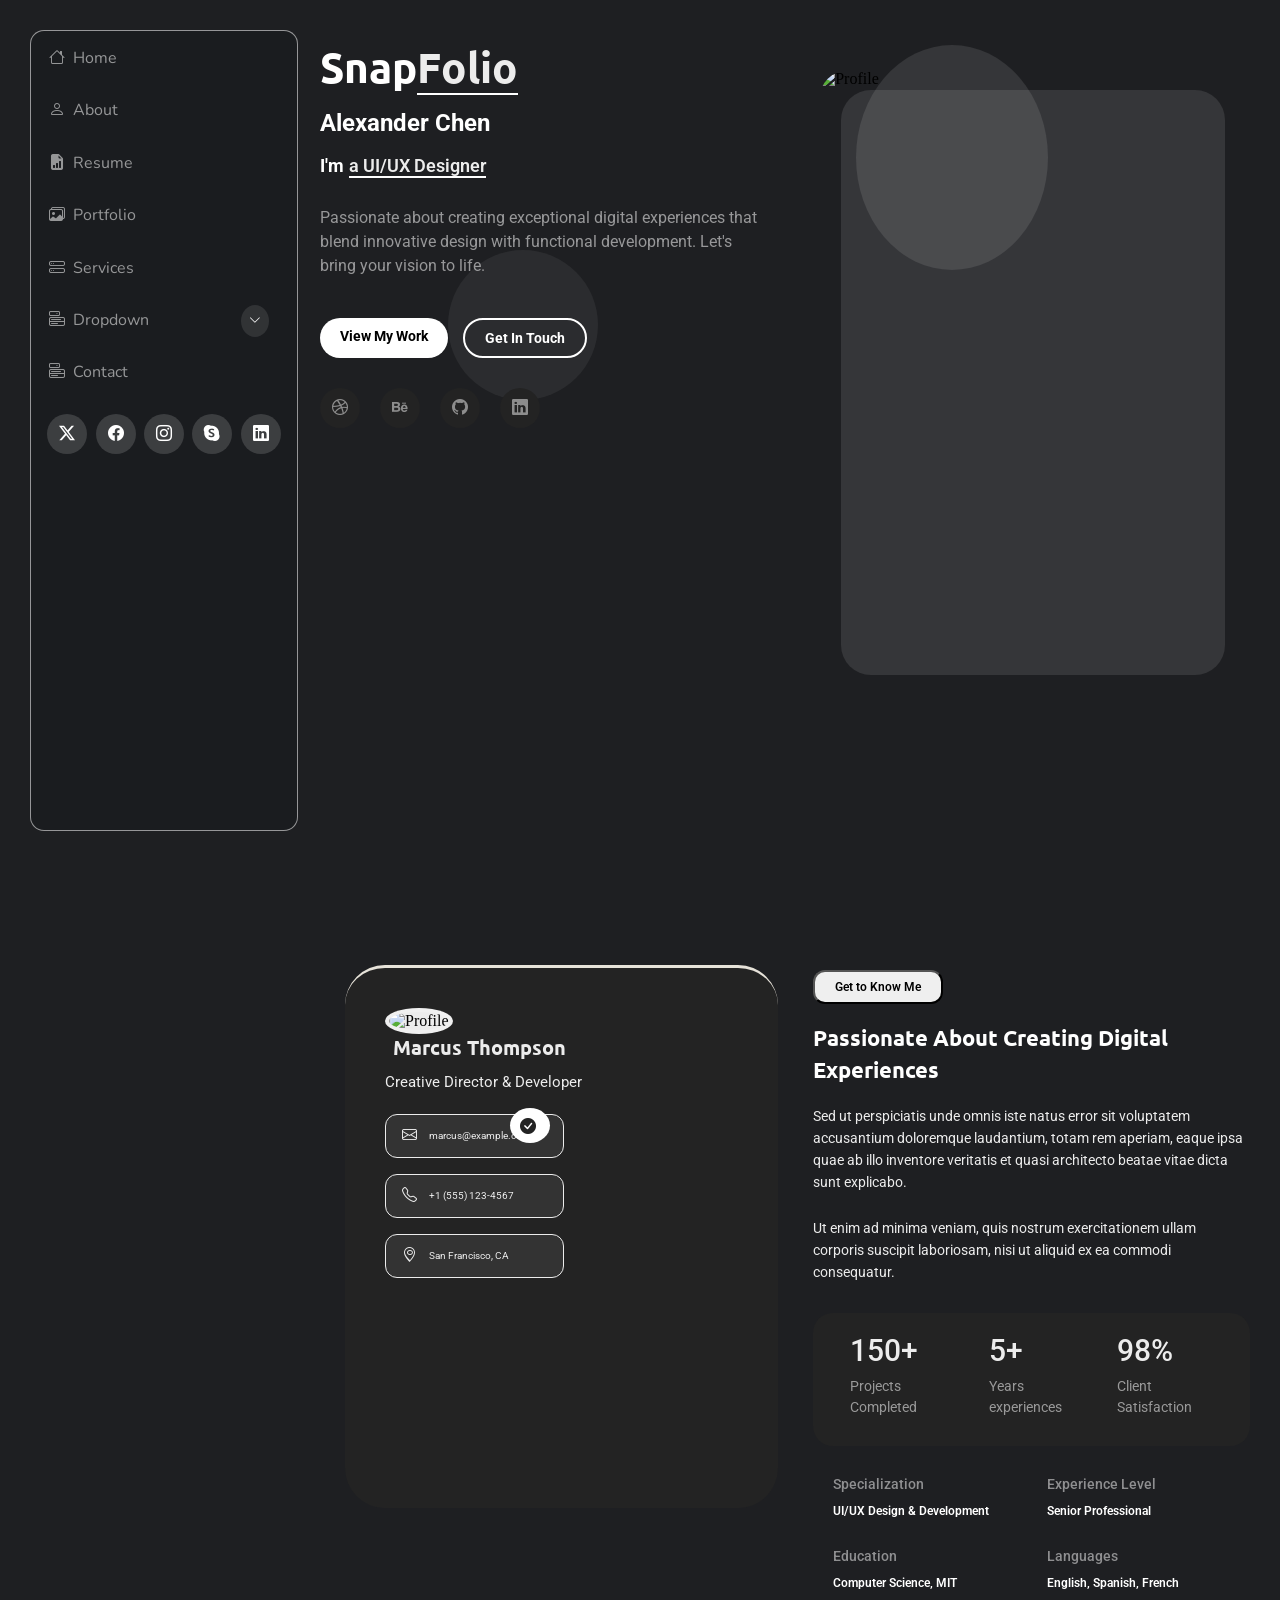
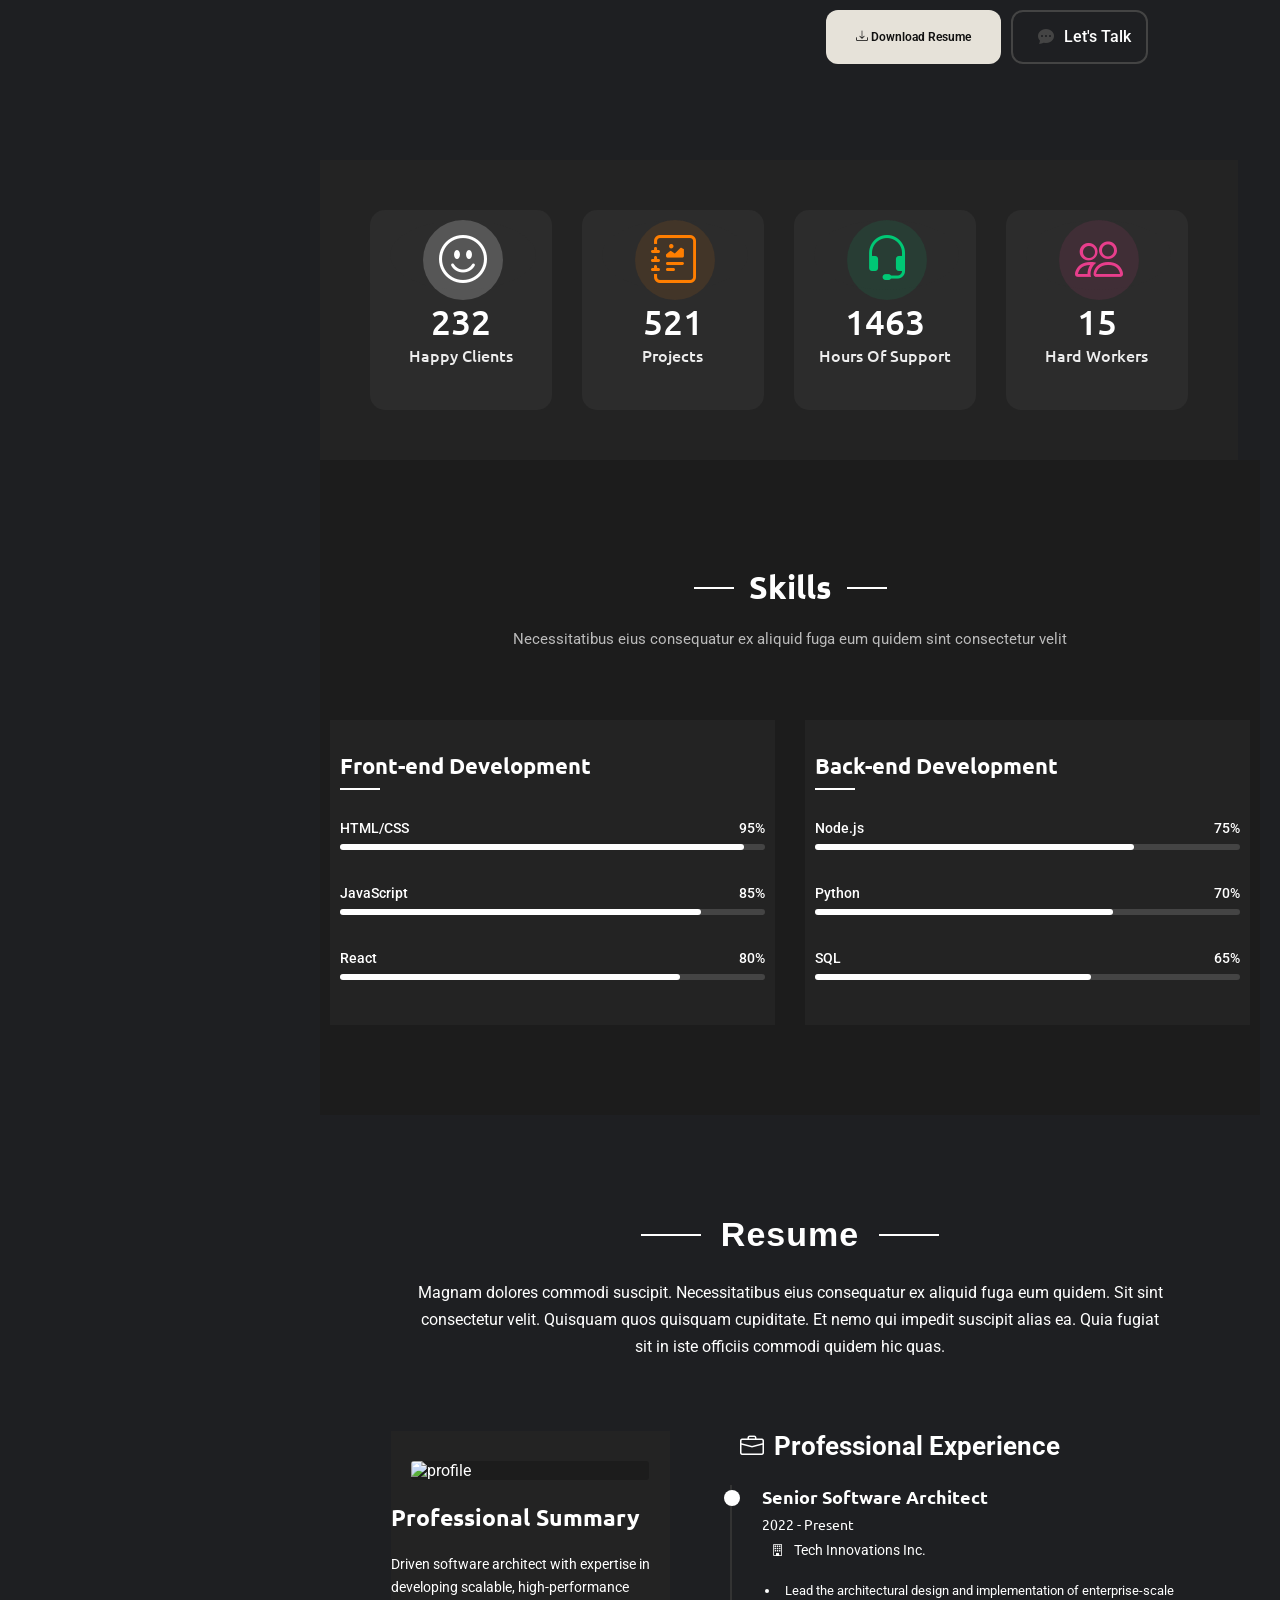
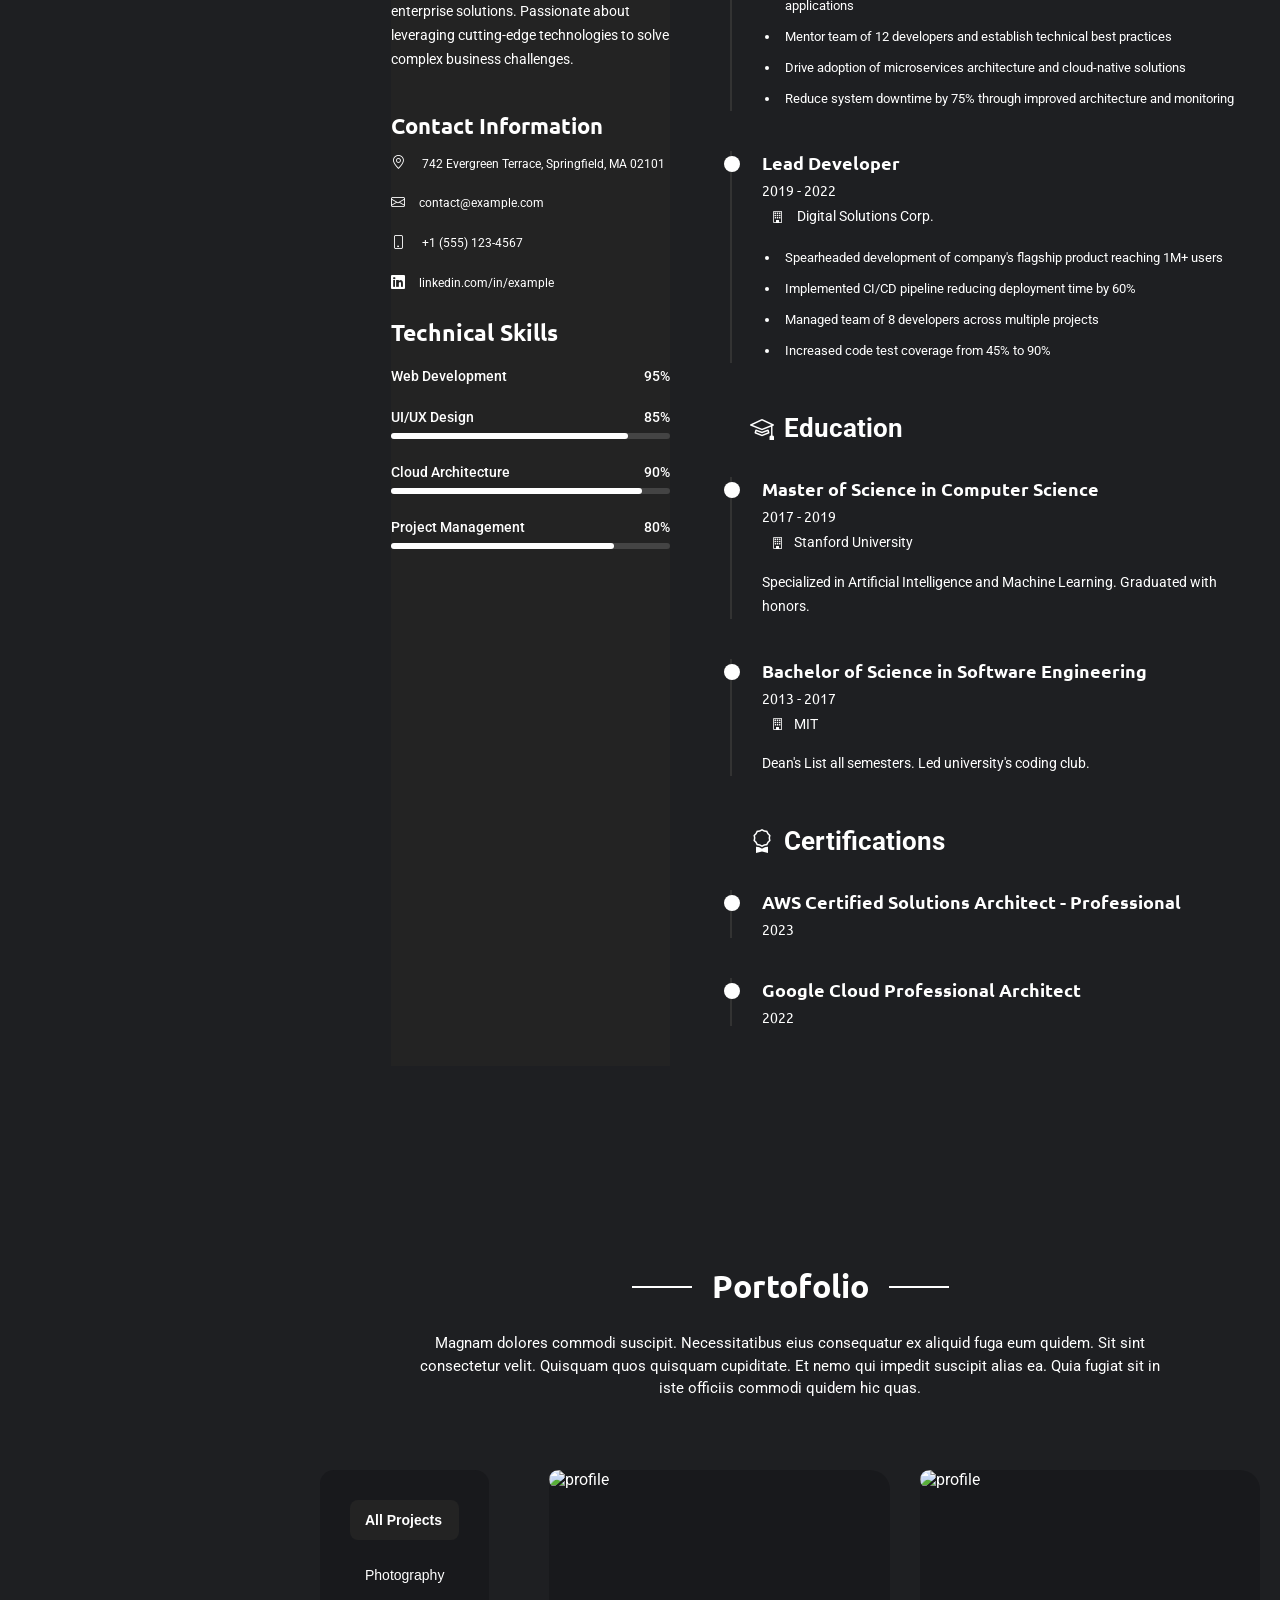
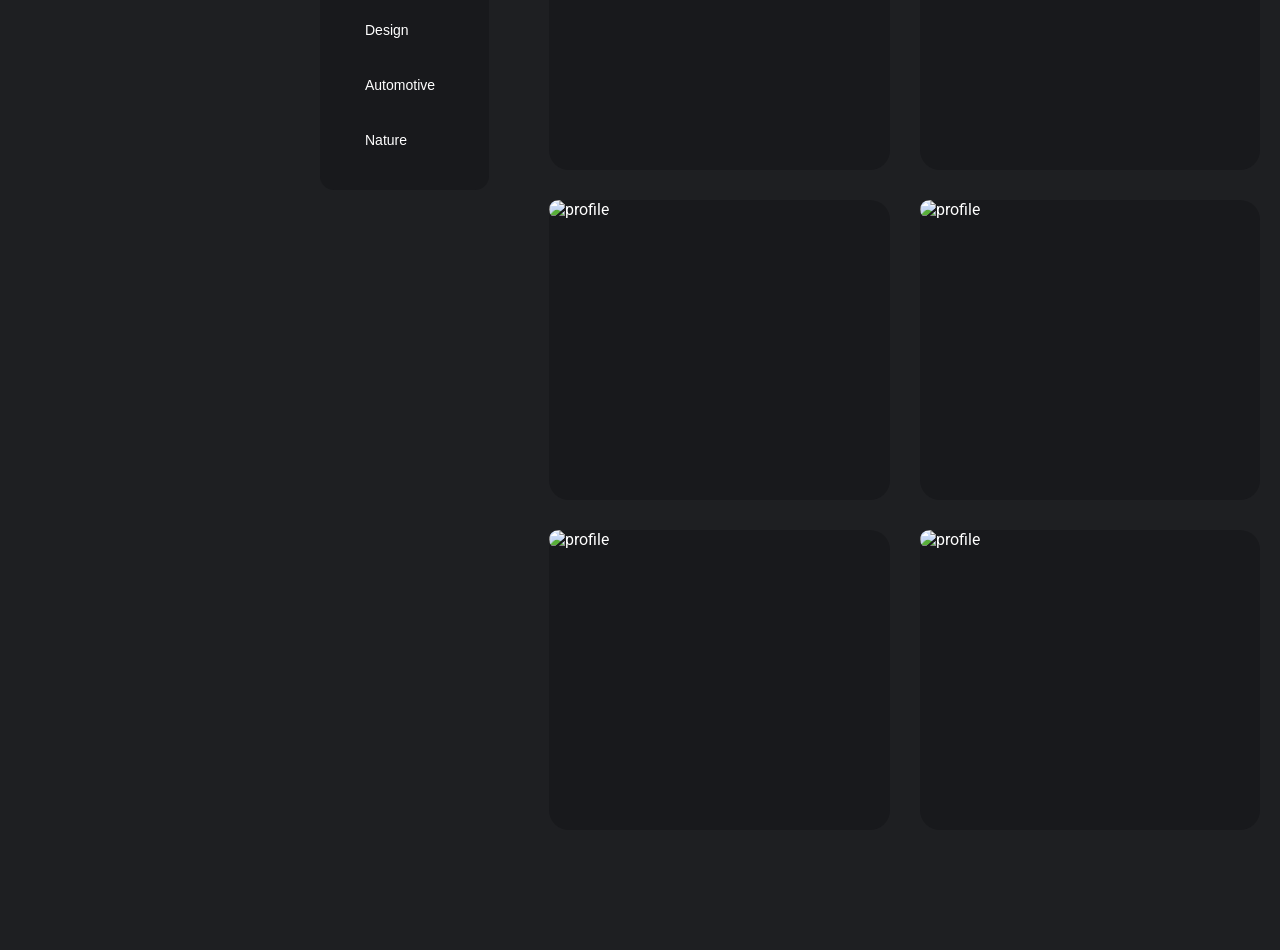
==== commit fa1cf81e: "service_section" ====
--- a/Index.html
+++ b/Index.html
@@ -296,6 +296,7 @@
        Et nemo qui impedit suscipit alias ea. Quia fugiat sit in iste officiis commodi quidem hic quas.
     </p>
 
+    
     <div class="resume-container">
 
         <div class="resume-left">
@@ -363,6 +364,9 @@
 
             </div>
             </div>
+
+
+
         </div>
 
         
@@ -478,223 +482,6 @@
 
 </section>
 
-<section class="services">
-
-    <div class="services-header">
-        <span></span>
-        <h2>Services</h2>
-        <span></span>
-    </div>
-
-    <p class="services-subtitle">
-        Necessitatibus eius consequatur ex aliquid fuga eum quidem sint consectetur velit
-    </p>
-
-    <div class="services-intro">
-
-        <div class="services-left">
-            <h1>Innovative business <br> performance solutions</h1>
-        </div>
-
-        <div class="services-right">
-            <p>
-                We integrate forward-thinking strategies, creative approaches,
-                and state-of-the-art technologies to deliver exceptional
-                customer experiences that drive growth and engage target markets.
-            </p>
-
-            <a href="#" class="btn-services">View All Services →</a>
-        </div>
-
-    </div>
-
-    <div class="services-container">
-
-        <div class="service-card">
-            <div class="icon"><i class="bi bi-palette"></i></div>
-            <h3>Creative branding</h3>
-            <p>
-                Nulla facilisi. Maecenas eget magna neque. Suspendisse potenti.
-                Curabitur eleifend nisi non magna vulputate.
-            </p>
-        </div>
-
-        <div class="service-card">
-            <div class="icon"><i class="bi bi-gem"></i></div>
-            <h3>Design systems</h3>
-            <p>
-                Praesent euismod varius tellus, vel bibendum nunc interdum at.
-                Donec vehicula diam vel metus venenatis convallis.
-            </p>
-        </div>
-
-        <div class="service-card">
-            <div class="icon"><i class="bi bi-megaphone"></i></div>
-            <h3>Marketing strategies</h3>
-            <p>
-                Vivamus tempor velit id magna dictum, sed fermentum nisi faucibus.
-                Integer nec pretium sapien.
-            </p>
-        </div>
-
-        <div class="service-card">
-            <div class="icon"><i class="bi bi-code-slash"></i></div>
-            <h3>Digital platforms</h3>
-            <p>
-                Cras fermentum odio eu feugiat malesuada. Vestibulum ante ipsum
-                primis in faucibus orci luctus.
-            </p>
-        </div>
-
-        <div class="service-card">
-            <div class="icon"><i class="bi bi-graph-up"></i></div>
-            <h3>Growth acceleration</h3>
-            <p>
-                Aenean vel augue vel nisi bibendum posuere. Phasellus in lacus
-                quis urna sodales dignissim.
-            </p>
-        </div>
-
-        <div class="service-card">
-            <div class="icon"><i class="bi bi-camera-video"></i></div>
-            <h3>Media solutions</h3>
-            <p>
-                Etiam efficitur lacus in diam finibus, nec ultrices est sagittis.
-                Maecenas elementum magna sed risus faucibus.
-            </p>
-        </div>
-
-    </div>
-
-</section>
-
-<section class="testimonials">
-
-    <div class="testimonials-header">
-        <span></span>
-        <h2>Testimonials</h2>
-        <span></span>
-    </div>
-
-    <p class="testimonials-subtitle">
-        Necessitatibus eius consequatur ex aliquid fuga eum quidem sint consectetur velit
-    </p>
-
-    <div class="testimonials-container">
-
-        
-        <div class="testimonial-card">
-            <div class="quote"><i class="bi bi-quote"></i></div>
-
-            <p>
-                Implementing innovative strategies has revolutionized our
-                approach to market challenges and competitive positioning.
-            </p>
-            <div class="Oracle-testimonial"></div>
-            <div class="testimonial-user">
-                <img src="https://bootstrapmade.com/content/demo/SnapFolio/assets/img/person/person-f-7.webp">
-                <div>
-                    <h4>Rachel Bennett</h4>
-                    <span>Strategy Director</span>
-                </div>
-            </div>
-        </div>
-
-        
-        <div class="testimonial-card">
-            <div class="quote"><i class="bi bi-quote"></i></div>
-
-            <p>
-                Exceptional service delivery and innovative solutions have
-                transformed our business operations, leading to remarkable
-                growth and enhanced customer satisfaction across all touchpoints.
-            </p>
-            <div class="Oracle-testimonial"></div>
-            <div class="testimonial-user">
-                <img src="https://bootstrapmade.com/content/demo/SnapFolio/assets/img/person/person-m-7.webp">
-                <div>
-                    <h4>Daniel Morgan</h4>
-                    <span>Chief Innovation Officer</span>
-                </div>
-            </div>
-        </div>
-
-    
-        <div class="testimonial-card">
-            <div class="quote"><i class="bi bi-quote"></i></div>
-
-            <p>
-                Strategic partnership has enabled seamless digital transformation
-                and operational excellence.
-            </p>
-            <div class="Oracle-testimonial"></div>
-            <div class="testimonial-user">
-                <img src="https://bootstrapmade.com/content/demo/SnapFolio/assets/img/person/person-f-8.webp">
-                <div>
-                    <h4>Emma Thompson</h4>
-                    <span>Digital Lead</span>
-                </div>
-            </div>
-        </div>
-
-        
-        <div class="testimonial-card">
-            <div class="quote"><i class="bi bi-quote"></i></div>
-
-            <p>
-                Professional expertise and dedication have significantly
-                improved our project delivery timelines and quality metrics.
-            </p>
-            <div class="Oracle-testimonial"></div>
-            <div class="testimonial-user">
-                <img src="https://bootstrapmade.com/content/demo/SnapFolio/assets/img/person/person-m-8.webp">
-                <div>
-                    <h4>Christopher Lee</h4>
-                    <span>Technical Director</span>
-                </div>
-            </div>
-        </div>
-
-        
-        <div class="testimonial-card">
-            <div class="quote"><i class="bi bi-quote"></i></div>
-
-            <p>
-                Collaborative approach and industry expertise have revolutionized
-                our product development cycle.
-            </p>
-            <div class="Oracle-testimonial"></div>  
-            <div class="testimonial-user">
-                <img src="https://bootstrapmade.com/content/demo/SnapFolio/assets/img/person/person-f-9.webp">
-                <div>
-                    <h4>Olivia Carter</h4>
-                    <span>Product Manager</span>
-                </div>
-            </div>
-        </div>
-
-        <div class="testimonial-card">
-            <div class="quote"><i class="bi bi-quote"></i></div>
-
-            <p>
-                Innovative approach to user experience design has significantly
-                enhanced our platform engagement metrics and customer retention.
-            </p>
-
-            <div class="Oracle-testimonial"></div>
-            <div class="testimonial-user">
-                <img src="	https://bootstrapmade.com/content/demo/SnapFolio/assets/img/person/person-m-13.webp">
-                <div>
-                    <h4>Nathan Brooks</h4>
-                    <span>UX Director</span>
-                </div>
-            </div>
-        </div>
-
-    </div>
-
-</section>
-
 
  </main>
 </body>
--- a/Index.css
+++ b/Index.css
@@ -21,6 +21,7 @@
   position: fixed;
   
 }
+
 .container-social-media{
   display: flex;
   justify-content: space-evenly;
@@ -157,6 +158,8 @@
   margin-left: 5px;
 
 }
+
+
  p {
     font-size: 16px;
     color:  #ECECEC96;
@@ -261,6 +264,7 @@
   border-radius: 60%;
   background-color: color-mix(in srgb, #ffffff, transparent 90%);
 
+
 }
 .bi-chevron-down:hover{
   background-color: #ececec;
@@ -272,6 +276,8 @@
  
 
 }
+
+
 .media-hero{
   width: 40%;
   height: 480px;
@@ -345,6 +351,8 @@
   border-radius: 0.75rem;
   text-decoration: none;
   border: 1px solid;
+  
+
 }
 .info-media i{
   margin: 0;
@@ -357,6 +365,8 @@
   color: #1A1C1F;
 
 }
+
+
 .about-hero {
   width: 440px;
   height:800px;
@@ -370,7 +380,7 @@
   font-weight: 600;
   font-size: 12px;
   font-family: "Roboto", sans-serif;
-
+  color: 2px solid goldenrod;
 }
 .about-social {
   font-size: 22px;
@@ -387,7 +397,8 @@
   margin-bottom: 0;
   margin: 0px 0px 24px;
   font-family: "Roboto", sans-serif;
-  gap: 20px; 
+  gap: 20px;
+  
 }
 .social-about{
   font-size: 14px;
@@ -396,7 +407,10 @@
   margin-bottom: 2rem;
   margin: 0px 0px 24px;
   font-family: "Roboto", sans-serif;
-}
+
+
+}
+
 .hero-stat{
   display: flex;
   justify-content: space-between;
@@ -407,7 +421,10 @@
   background-color: #232323;
   margin-bottom: 10px;
   padding:  20px; 
-}
+  
+}
+
+
 .hero-stat h3{
   font-size: 30px;
   font-weight: 500;
@@ -415,13 +432,16 @@
   color: #ececec;
   margin: 0px 0px 8px;
 }
+
 .hero-stat p{
   font-size: 14px;
   font-weight: 150px;
   font-family: "Roboto", sans-serif ;
   width: 75%;
   margin: 0px 0px 8px;
-}
+  
+}
+
 .info-grid {
   display: grid;
   grid-template-columns: repeat(2, 1fr);
@@ -437,18 +457,21 @@
   margin-bottom: 12px;
   font-weight: 500;
 }
+
 .info-item h3 {
   font-size: 12px;
   color: #ffffff;
   font-family: "Roboto", sans-serif;
   font-weight: 600;
   margin: 0;
+ 
 }
 .about-buttons {
   display: flex;
   gap: 10px;
   margin-left: 13px;
 }
+
 .btn-lat {
   background: #e6e2d9;
   font-size: 12px;
@@ -460,15 +483,20 @@
   align-items: normal;
   font-weight: 600;
   gap: 20px;
+
+  
 }
 .btn-lat:hover{
   background-color:#e6e2d9;
   color:#e6e2d9;
+
 }
 .btn-light i{
   color: #444444;
   padding: 15px;
 }
+
+
 .btn-dark {
   border: 2px solid #444444;
   font-size:16px ;
@@ -478,6 +506,7 @@
   text-decoration: none;
   color: white;
   font-weight: 500;
+
 }
 .btn-dark i{
   color: #444444;
@@ -489,6 +518,7 @@
   color:#e6e2d9;
 
 }
+
 .stats-container{
 background: #232323;
 height: 200px;
@@ -505,11 +535,13 @@
   text-align: center;
   width: 300px;
   color: #ffffff;
+
 }
 .icon-stat{
   font-size: 20px;
   margin-bottom: 0px;
   margin-top: 10px;
+
 }
 .icon-stat{
   width: 80%;
@@ -525,6 +557,7 @@
   margin-bottom: 10px;
   line-height: 1;
   font-family: "Ubuntu" sans-serif;
+ 
 }
 .meta-stat{
   background-color: rgb(255, 255, 255,0.2);
@@ -605,6 +638,7 @@
   margin: 10px;
 
 }
+
 .section-skills {
     padding: 80px 0;
     background: #1c1c1c;
@@ -613,6 +647,7 @@
     text-align: center;
     
 }
+
 .section-title {
     font-size: 32px;
     font-family: "Ubuntu", sans-serif;
@@ -620,7 +655,9 @@
     margin-bottom: 0;
     position: relative;
     display: inline-block;
-}
+  
+}
+
 .section-title::before,
 .section-title::after {
     content: "";
@@ -630,6 +667,7 @@
     height: 2px;
     background: #ffffff;
 }
+
 .section-title::before {
     right: 100%;
     margin-right: 15px;
@@ -639,6 +677,8 @@
     left: 100%;
     margin-left: 15px;
 }
+
+
 .intro-section {
     max-width: 600px;
     margin: 20px auto 60px;
@@ -654,12 +694,15 @@
     text-align: left;
     padding: 10px;
 }
+
 .skills-column {
     flex: 1;
     min-width: 300px;
     background: #232323;
-    padding: 10px; 
-}
+    padding: 10px;
+    
+}
+
 .skills-heading {
     font-size: 22px;
     font-family: "Ubuntu", sans-serif;
@@ -668,6 +711,7 @@
     position: relative;
   
 }
+
 .skills-heading::after {
     content: "";
     width: 40px;
@@ -678,9 +722,13 @@
     bottom: -10px;
 }
 
+
 .skill {
     margin-bottom: 35px;
-}
+  
+    
+}
+
 .skill-info {
     display: flex;
     justify-content: space-between;
@@ -689,18 +737,22 @@
     font-weight: 500;
   
 }
+
 .progress-bar{
     width: 100%;
     height: 6px;
     background: rgba(255,255,255,0.15);
     border-radius: 50px;
 }
+
 .progress {
     height: 100%;
     background: #ffffff;
     border-radius: 50px;
     
 }
+
+
 .resume {
     background: #1E1F22;
     color: #ffffff;
@@ -727,11 +779,13 @@
     margin-bottom: 25px;
     
 }
+
 .resume-header span {
     width: 60px;
     height: 2px;
     background: white;   
 }
+
 .resume-header h2 {
     margin: 0 20px;
     font-size: 34px;
@@ -739,6 +793,8 @@
     color: #ffff;
     letter-spacing: 1px;
 }
+
+
 .resume-text {
     text-align: center;
     max-width: 750px;
@@ -747,6 +803,8 @@
     font-size: 16px;
     color: #ffff;
 }
+
+
 .resume-container {
     width: 85%;
     margin: auto;
@@ -773,6 +831,7 @@
     font-family: "Roboto", sans-serif;
     color: #ffffff;
 }
+
 .resume-left{
   background: #232323;
 
@@ -783,6 +842,8 @@
     margin-bottom: 20px;
     position: relative;
 }
+
+
 .contact-card p {
     font-size: 12px;
     font-family: "Roboto", sans-serif;
@@ -811,31 +872,41 @@
   margin: 0px 0px 16px;
 
 }
+
 .contact i {
    color: #ffff;
     margin-right: 14px;
     font-size: 14px;
 }
+
+
 .skills{
-    margin-bottom: 25px;  
-}
+    margin-bottom: 25px;
+  
+    
+}
+
 .skill-top{
     display: flex;
     justify-content: space-between;
     margin-bottom: 8px;
     font-size: 14px;
     font-weight: 500;
-}
+  
+}
+
 .fill-top {
     width: 100%;
     height: 6px;
     background: rgba(255,255,255,0.15);
     border-radius: 50px;
 }
+
 .progress-fill{
     height: 100%;
     background: #ffffff;
-    border-radius: 50px; 
+    border-radius: 50px;
+    
 }
 .resume-right {
     position: relative;
@@ -845,11 +916,13 @@
   font-family: "Roboto", sans-serif;
   color: #ffff;
   margin: 0px 0px 24px;
+
 }
 .resume-right i{
   font-size: 24px;
   margin-right: 26px;
   margin: 10px;
+  
 }
 .timeline-item h4{
   font-size: 14px ;
@@ -870,6 +943,7 @@
   margin-right: 25px;
   color: #ffff;
   margin: 0px 0px 16px;
+  
 }
 .timeline-item i{
   font-size: 12px;
@@ -893,6 +967,7 @@
     font-weight: 700;
     position: relative;
 }
+
 .timeline-item {
     position: relative;
     padding-left: 30px;
@@ -900,9 +975,11 @@
     border-left: 2px solid #333;
 
 }
+
 .timeline-item:hover {
     border-left: 2px solid ;
 }
+
 .timeline-item::before {
     content: "";
     position: absolute;
@@ -926,6 +1003,7 @@
     display: block;
     margin: 6px 0;
 }
+
 .company {
     font-weight: 500;
     color: #bbbbbb;
@@ -952,12 +1030,14 @@
     width: 85%;
     margin: auto;
 }
+
 .portfolio-header {
     display: flex;
     justify-content: center;
     align-items: center;
     margin-bottom: 25px;
 }
+
 .portfolio-header span {
     width: 60px;
     height: 2px;
@@ -965,6 +1045,7 @@
     
     
 }
+
 .portfolio-header h2 {
     margin: 0 20px;
     font-size: 32px;
@@ -972,6 +1053,8 @@
     font-family: "Ubuntu", sans-serif;
     font-weight: 700;
 }
+
+
 .portfolio-text {
     text-align: center;
     max-width: 750px;
@@ -984,6 +1067,7 @@
     display: flex;
     gap: 60px;
 }
+
 .portfolio-sidebar {
     background: #18191C;
     padding: 30px;
@@ -994,6 +1078,7 @@
     gap: 15px;
     
 }
+
 .portfolio-sidebar button {
     background: transparent;
     border: none;
@@ -1003,16 +1088,17 @@
     border-radius: 8px;
     cursor: pointer;
     font-size: 14px;
-    font-family: "Roboto", sans-serif;
     font-weight: 500;
     
 }
+
 .portfolio-sidebar button:hover {
     background: #2a2a2a;
     background-color: #2a2a2a;
     color: #ffffff;
     transform: translateX(5px);
 }
+
 .portfolio-sidebar .active {
     background-color: #232323;
     color: #ffffff;
@@ -1029,7 +1115,9 @@
     width: 100%;
     height: 300px;
     border-radius: 20px;
-    background: #18191C; 
+    background: #18191C;
+  
+  
 }
 .portfolio-card img {
     width: 100%;
@@ -1040,273 +1128,6 @@
 .portfolio-card::after {
     content: "";
     position: absolute;
-    background: linear-gradient(to top, rgba(0,0,0,0.7), transparent); 
-}
-.services{
-    background:#1e1f22;
-    color:#ffff;
-    padding:70px 0;
-    font-family: "Roboto", sans-serif;
-}
-.services-header{
-    display:flex;
-    justify-content:center;
-    align-items:center;
-    gap:15px;
-}
-.services-header span{
-    width:40px;
-    height:2px;
-    background:#ffffff;
-}
-.services-header h2{
-    font-size:28px;
-    font-family: "Ubuntu", sans-serif;
-    color: #ffffff;
-    font-weight:600;
-}
-
-.services-subtitle{
-    text-align:center;
-    font-size:15px;
-    margin-top:8px;
-    font-family: "Roboto", sans-serif;
-    color:#ffff;
-}
-.services-intro{
-    width:92%;
-    margin:50px auto;
-    display:flex;
-    justify-content:space-between;
-    gap:30px;
-}
-.services-left h1{
-    font-size:34px;
-    font-family: "Ubuntu", sans-serif;
-    color: #ECECEC;
-    line-height:1.3;
-}
-
-.services-right{
-    max-width:220px;
-    padding: 0;
-    
-}
-
-.services-right p{
-    font-size:13px;
-    font-family: "Roboto", sans-serif;
-    color:#ffffffff;
-    margin-bottom:20px;
-}
-.btn-services{
-    display:inline-block;
-    padding:8px 16px;
-    background:#ECECEC;
-    color: #310606;;
-    text-decoration:none;
-    font-size:14px;
-    font-family: "Roboto", sans-serif;
-    border-radius:3px;
-}
-.services-container{
-    width:97%;
-    margin:auto;
-    display:grid;
-    grid-template-columns:repeat(3,1fr);
-    gap:20px;
-    
-}
-
-.service-card{
-    border:1px solid #555555;
-    padding:25px;
-  
-}
-.service-card:hover{
-    background-color:#2a2a2a;
-}
-.icon{
-    width: 60px;
-    height: 60px;
-    font-size:25px;
-    display: inline-block;
-    text-align: center;
-    justify-content:center ;
-    text-transform: none;
-    line-height: 60px;
-    border-radius: 15px;
-    background-color:#2a2a2a;
-    color: #ffffff;
-    margin-bottom:12px;
-  
-}
-.service-card h3{
-    font-size:24px;
-    font-family: "Ubuntu", sans-serif;
-    color: #ffffff;
-    margin-bottom:10px; 
-}
-.service-card p{
-    font-size:14px;
-    font-family: "Roboto", sans-serif;
-    color:#ffffff;
-    line-height:1.5;
-}
-
-
-
-
-
-
-
-.testimonials{
-    background:#1f2023;
-    padding:100px 0;
-    color:#ffffff;
-     
-}
-
-.testimonials-header{
-    display:flex;
-    justify-content:center;
-    align-items:center;
-    gap:15px;
-    margin-bottom:10px;
-}
-
-.testimonials-header span{
-    width:60px;
-    height:2px;
-    background:#ffffffff;
-}
-
-.testimonials-header h2{
-    font-family: "Ubuntu", sans-serif;
-    font-size:30px;
-    color: #ffff;
-    margin-bottom:10px;
-
-}
-
-.testimonials-subtitle{
-    text-align:center;
-    color:#ffffff;
-    font-family: "Roboto", sans-serif;
-    font-size: 15px;
-    margin-bottom:70px;
-   
-}
-
-.testimonials-container{
-    width:100%;
-    margin:auto;
-    display:grid;
-    grid-template-columns:repeat(3,1fr);
-    gap:35px;
-    align-items:start;
-    
-
-}
-
-.testimonial-card{
-    background:#2a2b2f;
-    padding:28px;
-    border-radius:16px;
-    border:1px solid #3a3b3f;
-    position:relative;
-    
-.quote{
-    position:absolute;
-    top:-15px;
-    left:25px;
-    background:#3a3b3f;
-    width:42px;
-    height:42px;
-    border-radius:50%;
-    display:flex;
-    justify-content:center;
-    align-items:center;
-    font-size:20px;
-   
-}
-
-}
-
-.testimonial-card p{
-    color:#ddd;
-    line-height:1.7;
-    margin-bottom:25px;
-    font-size:13px;
-    font-family: "Roboto", sans-serif;
-  
-}
-
-.testimonial-user{
-    display:flex;
-    align-items:center;
-    gap:12px;
-    
-    
-}
-.testimonial-user img{
-    width:40px;
-    height:40px;
-    border-radius:50%;
-}
-.Oracle-testimonial{
-  padding:5px;
-  margin: 20px 0;
-  border-top: 1px solid #ffffffff;
-  opacity: 0.2;
-
-}
-
-.testimonial-user h4{
-    font-size:11px;
-    font-family: "Ubuntu", sans-serif;
-    margin:0px 0px 4px;
-   
-}
-
-.testimonial-user span{
-    font-size:10px;
-    font-family: "Roboto", sans-serif;
-    color:#aaaaaa;
-  
-}
-
-
-
-.testimonial-card:nth-child(1){
-    min-height:220px;
-   
-}
-
-.testimonial-card:nth-child(2){
-    min-height:290px;
-    margin-top:60px;
-   
-}
-
-.testimonial-card:nth-child(3){
-    min-height:200px;
-    margin-top:36px;
-
-}
-
-.testimonial-card:nth-child(4){
-    min-height:200px;
-}
-
-.testimonial-card:nth-child(5){
-    min-height:260px;
-    margin-top:35px;
-     
-}
-
-.testimonial-card:nth-child(6){
-    min-height:200px;
-    margin-top:20px;
-  
-}+    background: linear-gradient(to top, rgba(0,0,0,0.7), transparent);
+    
+}
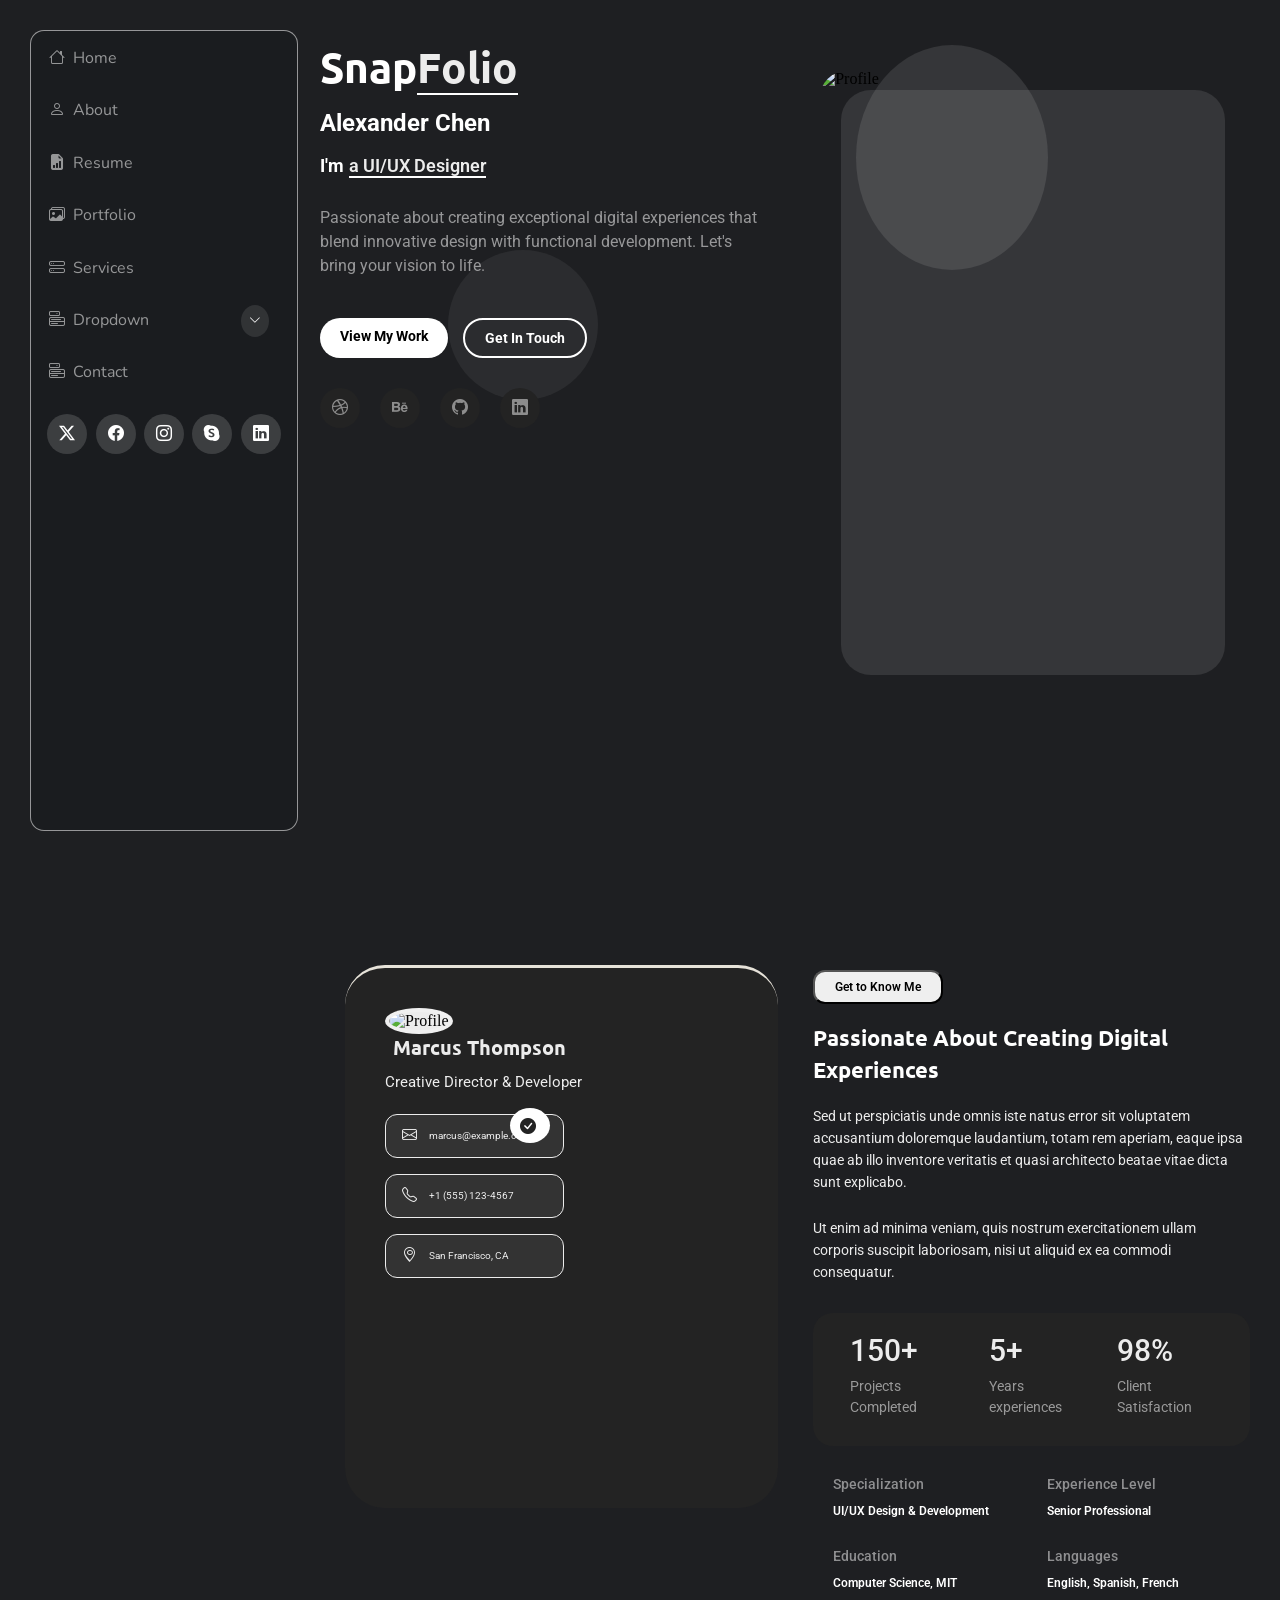
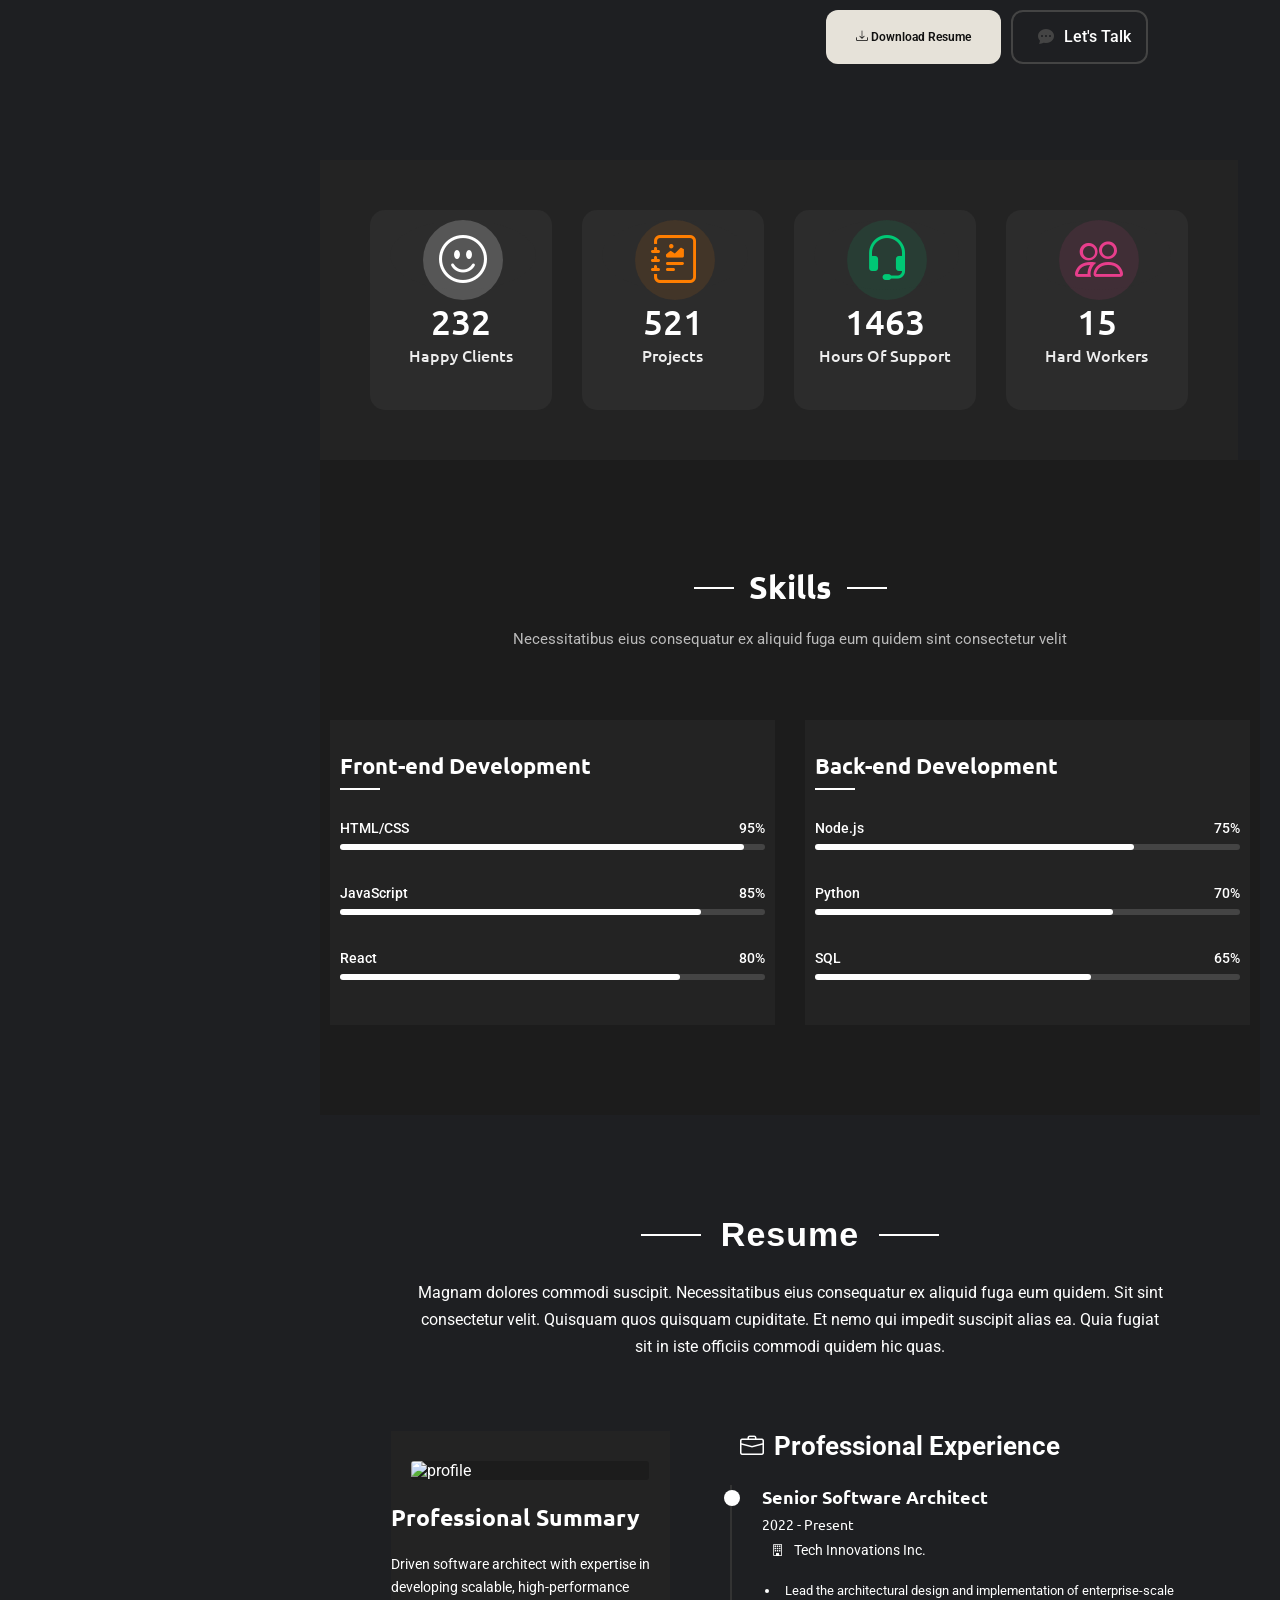
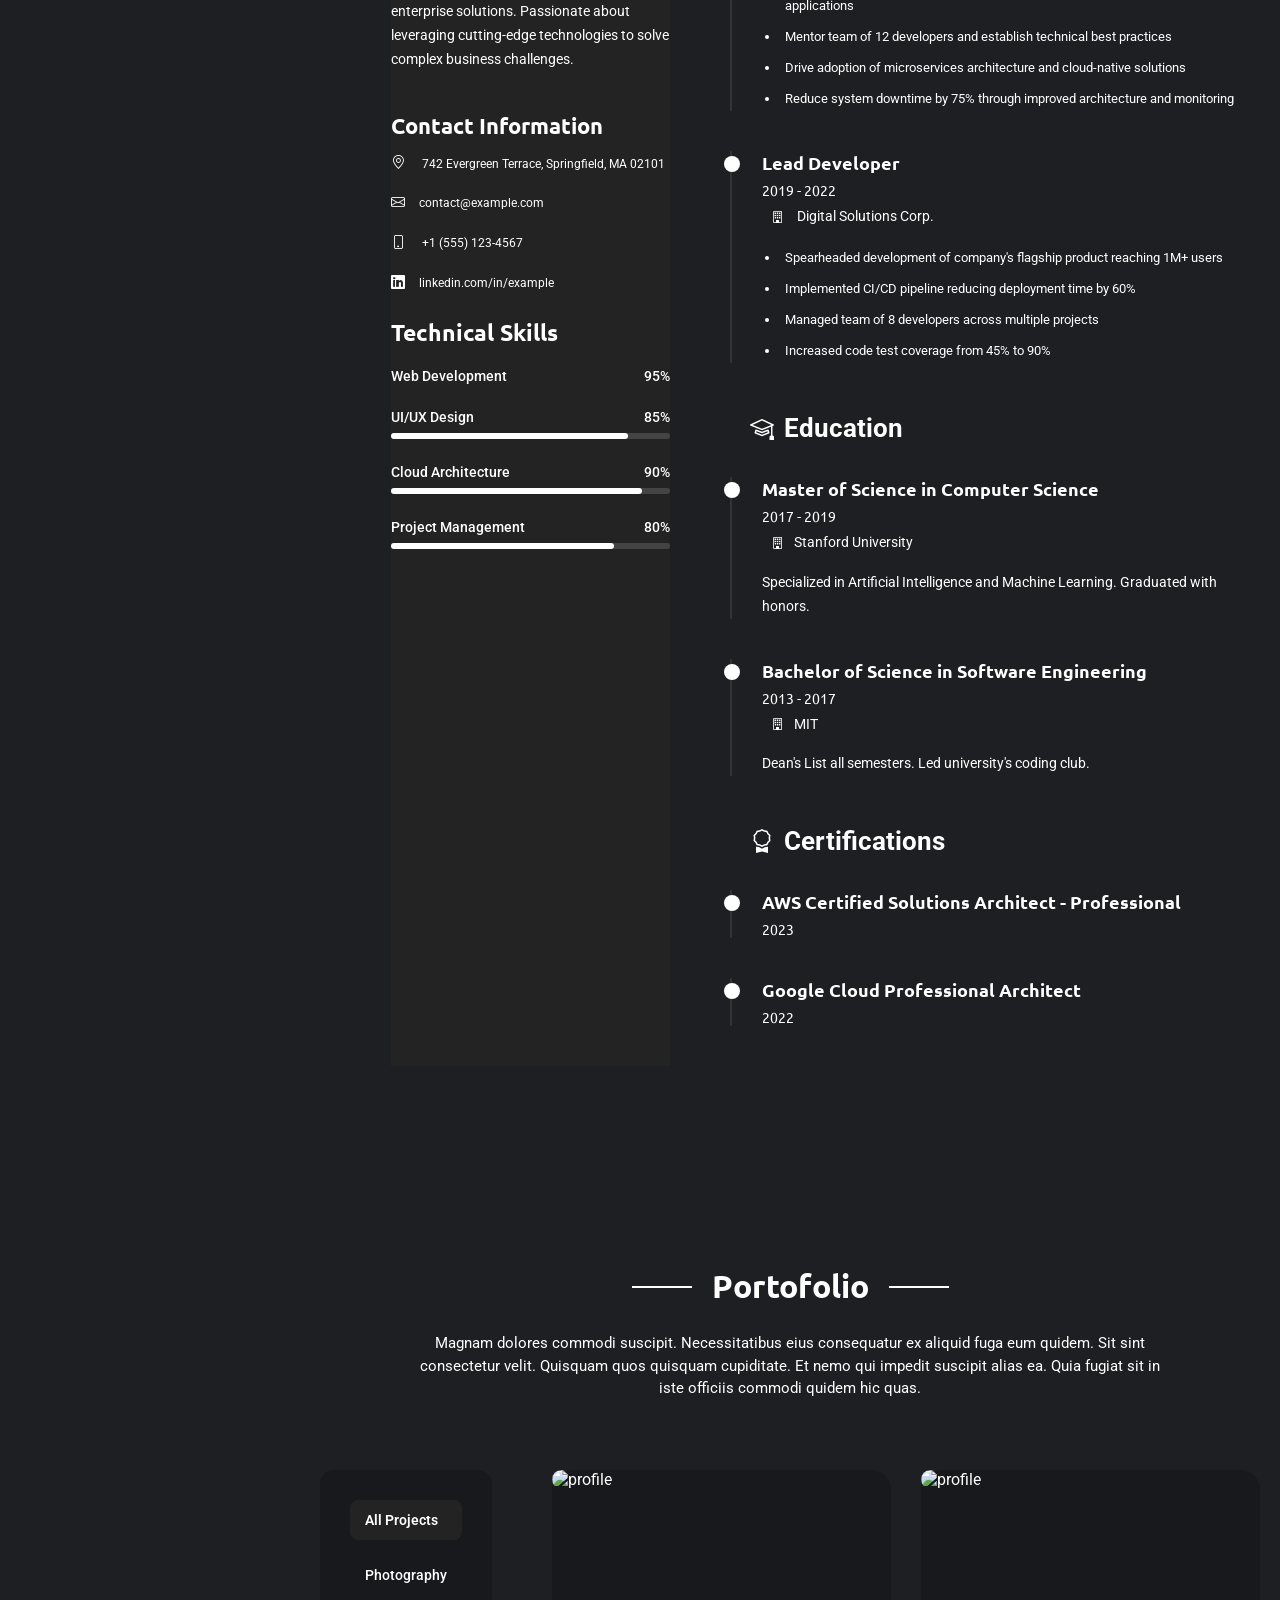
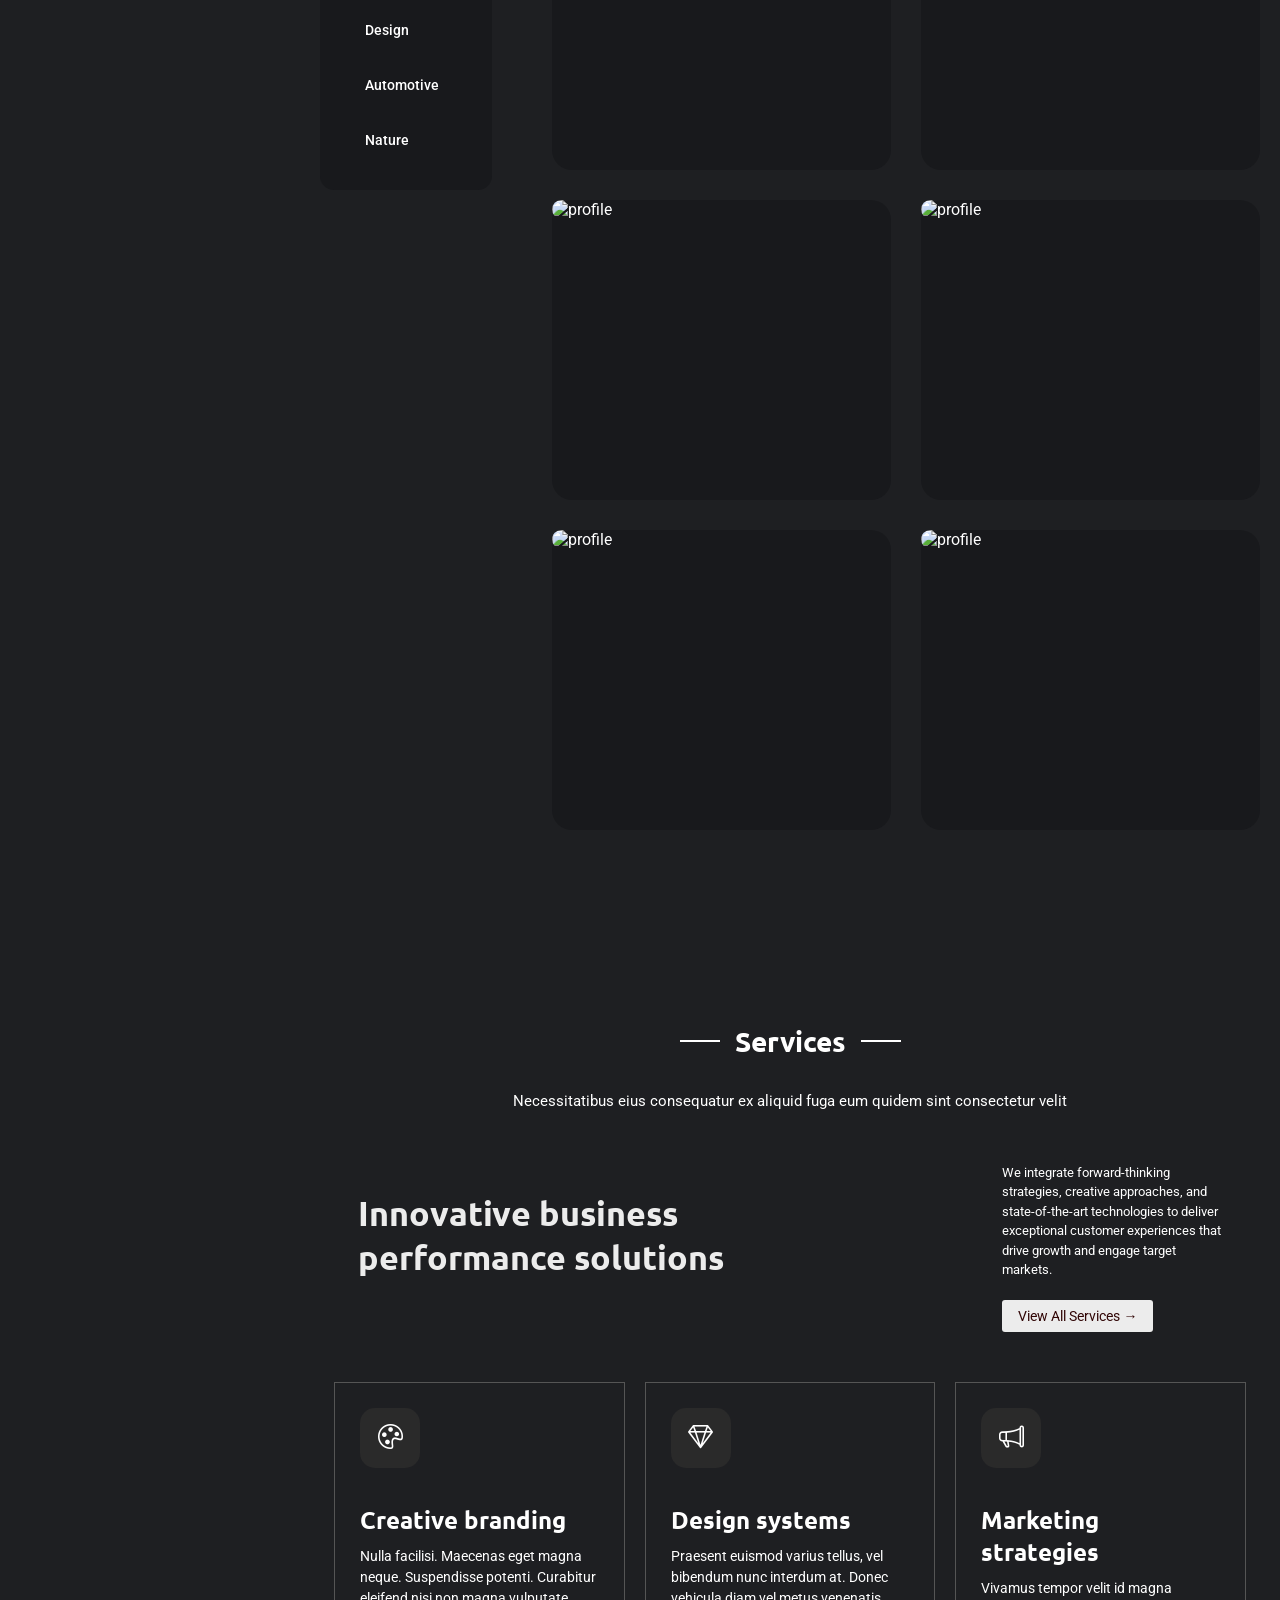
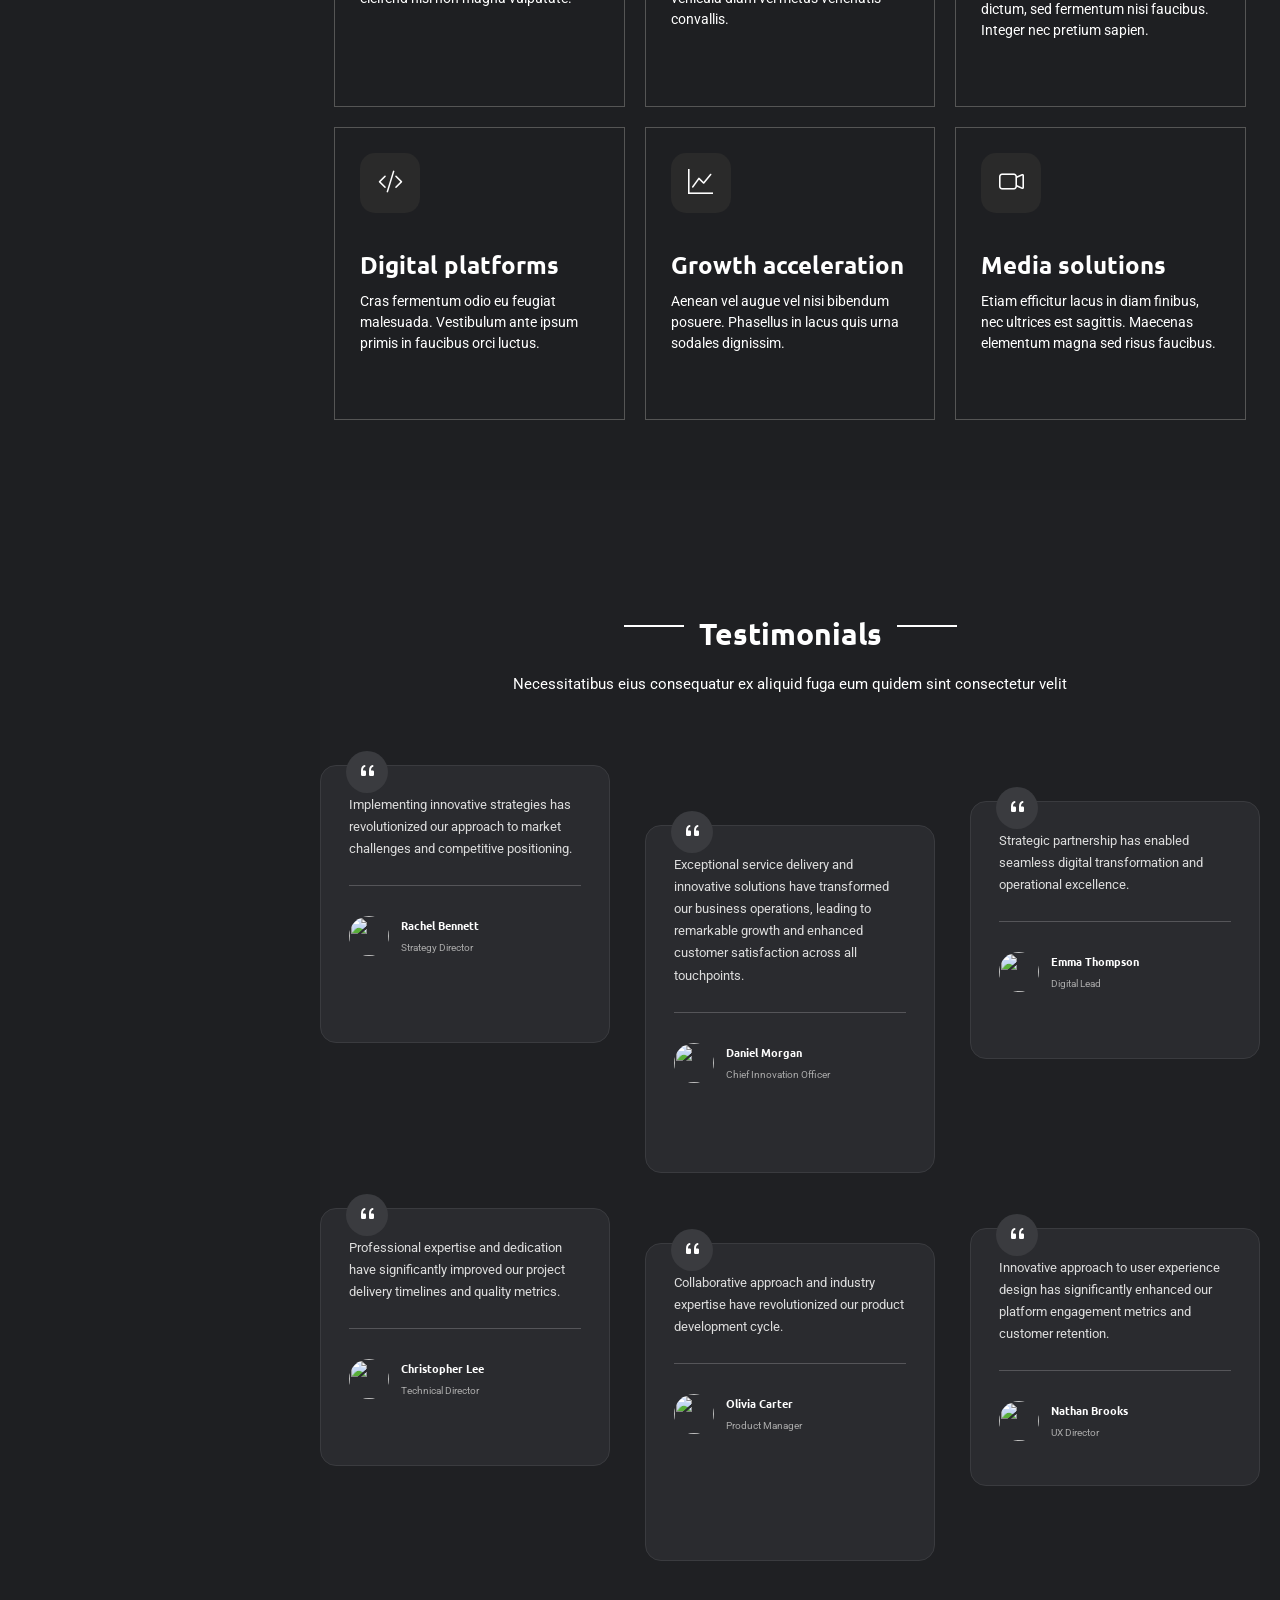
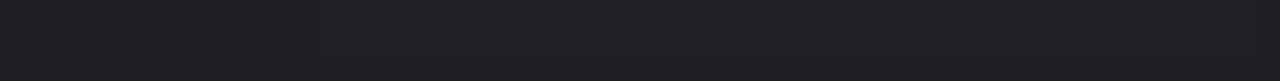
==== commit c8b61ba3: "Merge pull request #10 from ChristelleKambasu/Testimonials Testimonials" ====
--- a/Index.html
+++ b/Index.html
@@ -296,7 +296,6 @@
        Et nemo qui impedit suscipit alias ea. Quia fugiat sit in iste officiis commodi quidem hic quas.
     </p>
 
-    
     <div class="resume-container">
 
         <div class="resume-left">
@@ -364,9 +363,6 @@
 
             </div>
             </div>
-
-
-
         </div>
 
         
@@ -482,6 +478,223 @@
 
 </section>
 
+<section class="services">
+
+    <div class="services-header">
+        <span></span>
+        <h2>Services</h2>
+        <span></span>
+    </div>
+
+    <p class="services-subtitle">
+        Necessitatibus eius consequatur ex aliquid fuga eum quidem sint consectetur velit
+    </p>
+
+    <div class="services-intro">
+
+        <div class="services-left">
+            <h1>Innovative business <br> performance solutions</h1>
+        </div>
+
+        <div class="services-right">
+            <p>
+                We integrate forward-thinking strategies, creative approaches,
+                and state-of-the-art technologies to deliver exceptional
+                customer experiences that drive growth and engage target markets.
+            </p>
+
+            <a href="#" class="btn-services">View All Services →</a>
+        </div>
+
+    </div>
+
+    <div class="services-container">
+
+        <div class="service-card">
+            <div class="icon"><i class="bi bi-palette"></i></div>
+            <h3>Creative branding</h3>
+            <p>
+                Nulla facilisi. Maecenas eget magna neque. Suspendisse potenti.
+                Curabitur eleifend nisi non magna vulputate.
+            </p>
+        </div>
+
+        <div class="service-card">
+            <div class="icon"><i class="bi bi-gem"></i></div>
+            <h3>Design systems</h3>
+            <p>
+                Praesent euismod varius tellus, vel bibendum nunc interdum at.
+                Donec vehicula diam vel metus venenatis convallis.
+            </p>
+        </div>
+
+        <div class="service-card">
+            <div class="icon"><i class="bi bi-megaphone"></i></div>
+            <h3>Marketing strategies</h3>
+            <p>
+                Vivamus tempor velit id magna dictum, sed fermentum nisi faucibus.
+                Integer nec pretium sapien.
+            </p>
+        </div>
+
+        <div class="service-card">
+            <div class="icon"><i class="bi bi-code-slash"></i></div>
+            <h3>Digital platforms</h3>
+            <p>
+                Cras fermentum odio eu feugiat malesuada. Vestibulum ante ipsum
+                primis in faucibus orci luctus.
+            </p>
+        </div>
+
+        <div class="service-card">
+            <div class="icon"><i class="bi bi-graph-up"></i></div>
+            <h3>Growth acceleration</h3>
+            <p>
+                Aenean vel augue vel nisi bibendum posuere. Phasellus in lacus
+                quis urna sodales dignissim.
+            </p>
+        </div>
+
+        <div class="service-card">
+            <div class="icon"><i class="bi bi-camera-video"></i></div>
+            <h3>Media solutions</h3>
+            <p>
+                Etiam efficitur lacus in diam finibus, nec ultrices est sagittis.
+                Maecenas elementum magna sed risus faucibus.
+            </p>
+        </div>
+
+    </div>
+
+</section>
+
+<section class="testimonials">
+
+    <div class="testimonials-header">
+        <span></span>
+        <h2>Testimonials</h2>
+        <span></span>
+    </div>
+
+    <p class="testimonials-subtitle">
+        Necessitatibus eius consequatur ex aliquid fuga eum quidem sint consectetur velit
+    </p>
+
+    <div class="testimonials-container">
+
+        
+        <div class="testimonial-card">
+            <div class="quote"><i class="bi bi-quote"></i></div>
+
+            <p>
+                Implementing innovative strategies has revolutionized our
+                approach to market challenges and competitive positioning.
+            </p>
+            <div class="Oracle-testimonial"></div>
+            <div class="testimonial-user">
+                <img src="https://bootstrapmade.com/content/demo/SnapFolio/assets/img/person/person-f-7.webp">
+                <div>
+                    <h4>Rachel Bennett</h4>
+                    <span>Strategy Director</span>
+                </div>
+            </div>
+        </div>
+
+        
+        <div class="testimonial-card">
+            <div class="quote"><i class="bi bi-quote"></i></div>
+
+            <p>
+                Exceptional service delivery and innovative solutions have
+                transformed our business operations, leading to remarkable
+                growth and enhanced customer satisfaction across all touchpoints.
+            </p>
+            <div class="Oracle-testimonial"></div>
+            <div class="testimonial-user">
+                <img src="https://bootstrapmade.com/content/demo/SnapFolio/assets/img/person/person-m-7.webp">
+                <div>
+                    <h4>Daniel Morgan</h4>
+                    <span>Chief Innovation Officer</span>
+                </div>
+            </div>
+        </div>
+
+    
+        <div class="testimonial-card">
+            <div class="quote"><i class="bi bi-quote"></i></div>
+
+            <p>
+                Strategic partnership has enabled seamless digital transformation
+                and operational excellence.
+            </p>
+            <div class="Oracle-testimonial"></div>
+            <div class="testimonial-user">
+                <img src="https://bootstrapmade.com/content/demo/SnapFolio/assets/img/person/person-f-8.webp">
+                <div>
+                    <h4>Emma Thompson</h4>
+                    <span>Digital Lead</span>
+                </div>
+            </div>
+        </div>
+
+        
+        <div class="testimonial-card">
+            <div class="quote"><i class="bi bi-quote"></i></div>
+
+            <p>
+                Professional expertise and dedication have significantly
+                improved our project delivery timelines and quality metrics.
+            </p>
+            <div class="Oracle-testimonial"></div>
+            <div class="testimonial-user">
+                <img src="https://bootstrapmade.com/content/demo/SnapFolio/assets/img/person/person-m-8.webp">
+                <div>
+                    <h4>Christopher Lee</h4>
+                    <span>Technical Director</span>
+                </div>
+            </div>
+        </div>
+
+        
+        <div class="testimonial-card">
+            <div class="quote"><i class="bi bi-quote"></i></div>
+
+            <p>
+                Collaborative approach and industry expertise have revolutionized
+                our product development cycle.
+            </p>
+            <div class="Oracle-testimonial"></div>  
+            <div class="testimonial-user">
+                <img src="https://bootstrapmade.com/content/demo/SnapFolio/assets/img/person/person-f-9.webp">
+                <div>
+                    <h4>Olivia Carter</h4>
+                    <span>Product Manager</span>
+                </div>
+            </div>
+        </div>
+
+        <div class="testimonial-card">
+            <div class="quote"><i class="bi bi-quote"></i></div>
+
+            <p>
+                Innovative approach to user experience design has significantly
+                enhanced our platform engagement metrics and customer retention.
+            </p>
+
+            <div class="Oracle-testimonial"></div>
+            <div class="testimonial-user">
+                <img src="	https://bootstrapmade.com/content/demo/SnapFolio/assets/img/person/person-m-13.webp">
+                <div>
+                    <h4>Nathan Brooks</h4>
+                    <span>UX Director</span>
+                </div>
+            </div>
+        </div>
+
+    </div>
+
+</section>
+
 
  </main>
 </body>
--- a/Index.css
+++ b/Index.css
@@ -21,7 +21,6 @@
   position: fixed;
   
 }
-
 .container-social-media{
   display: flex;
   justify-content: space-evenly;
@@ -158,8 +157,6 @@
   margin-left: 5px;
 
 }
-
-
  p {
     font-size: 16px;
     color:  #ECECEC96;
@@ -264,7 +261,6 @@
   border-radius: 60%;
   background-color: color-mix(in srgb, #ffffff, transparent 90%);
 
-
 }
 .bi-chevron-down:hover{
   background-color: #ececec;
@@ -276,8 +272,6 @@
  
 
 }
-
-
 .media-hero{
   width: 40%;
   height: 480px;
@@ -351,8 +345,6 @@
   border-radius: 0.75rem;
   text-decoration: none;
   border: 1px solid;
-  
-
 }
 .info-media i{
   margin: 0;
@@ -365,8 +357,6 @@
   color: #1A1C1F;
 
 }
-
-
 .about-hero {
   width: 440px;
   height:800px;
@@ -380,7 +370,7 @@
   font-weight: 600;
   font-size: 12px;
   font-family: "Roboto", sans-serif;
-  color: 2px solid goldenrod;
+
 }
 .about-social {
   font-size: 22px;
@@ -397,8 +387,7 @@
   margin-bottom: 0;
   margin: 0px 0px 24px;
   font-family: "Roboto", sans-serif;
-  gap: 20px;
-  
+  gap: 20px; 
 }
 .social-about{
   font-size: 14px;
@@ -407,10 +396,7 @@
   margin-bottom: 2rem;
   margin: 0px 0px 24px;
   font-family: "Roboto", sans-serif;
-
-
-}
-
+}
 .hero-stat{
   display: flex;
   justify-content: space-between;
@@ -421,10 +407,7 @@
   background-color: #232323;
   margin-bottom: 10px;
   padding:  20px; 
-  
-}
-
-
+}
 .hero-stat h3{
   font-size: 30px;
   font-weight: 500;
@@ -432,16 +415,13 @@
   color: #ececec;
   margin: 0px 0px 8px;
 }
-
 .hero-stat p{
   font-size: 14px;
   font-weight: 150px;
   font-family: "Roboto", sans-serif ;
   width: 75%;
   margin: 0px 0px 8px;
-  
-}
-
+}
 .info-grid {
   display: grid;
   grid-template-columns: repeat(2, 1fr);
@@ -457,21 +437,18 @@
   margin-bottom: 12px;
   font-weight: 500;
 }
-
 .info-item h3 {
   font-size: 12px;
   color: #ffffff;
   font-family: "Roboto", sans-serif;
   font-weight: 600;
   margin: 0;
- 
 }
 .about-buttons {
   display: flex;
   gap: 10px;
   margin-left: 13px;
 }
-
 .btn-lat {
   background: #e6e2d9;
   font-size: 12px;
@@ -483,20 +460,15 @@
   align-items: normal;
   font-weight: 600;
   gap: 20px;
-
-  
 }
 .btn-lat:hover{
   background-color:#e6e2d9;
   color:#e6e2d9;
-
 }
 .btn-light i{
   color: #444444;
   padding: 15px;
 }
-
-
 .btn-dark {
   border: 2px solid #444444;
   font-size:16px ;
@@ -506,7 +478,6 @@
   text-decoration: none;
   color: white;
   font-weight: 500;
-
 }
 .btn-dark i{
   color: #444444;
@@ -518,7 +489,6 @@
   color:#e6e2d9;
 
 }
-
 .stats-container{
 background: #232323;
 height: 200px;
@@ -535,13 +505,11 @@
   text-align: center;
   width: 300px;
   color: #ffffff;
-
 }
 .icon-stat{
   font-size: 20px;
   margin-bottom: 0px;
   margin-top: 10px;
-
 }
 .icon-stat{
   width: 80%;
@@ -557,7 +525,6 @@
   margin-bottom: 10px;
   line-height: 1;
   font-family: "Ubuntu" sans-serif;
- 
 }
 .meta-stat{
   background-color: rgb(255, 255, 255,0.2);
@@ -638,7 +605,6 @@
   margin: 10px;
 
 }
-
 .section-skills {
     padding: 80px 0;
     background: #1c1c1c;
@@ -647,7 +613,6 @@
     text-align: center;
     
 }
-
 .section-title {
     font-size: 32px;
     font-family: "Ubuntu", sans-serif;
@@ -655,9 +620,7 @@
     margin-bottom: 0;
     position: relative;
     display: inline-block;
-  
-}
-
+}
 .section-title::before,
 .section-title::after {
     content: "";
@@ -667,7 +630,6 @@
     height: 2px;
     background: #ffffff;
 }
-
 .section-title::before {
     right: 100%;
     margin-right: 15px;
@@ -677,8 +639,6 @@
     left: 100%;
     margin-left: 15px;
 }
-
-
 .intro-section {
     max-width: 600px;
     margin: 20px auto 60px;
@@ -694,15 +654,12 @@
     text-align: left;
     padding: 10px;
 }
-
 .skills-column {
     flex: 1;
     min-width: 300px;
     background: #232323;
-    padding: 10px;
-    
-}
-
+    padding: 10px; 
+}
 .skills-heading {
     font-size: 22px;
     font-family: "Ubuntu", sans-serif;
@@ -711,7 +668,6 @@
     position: relative;
   
 }
-
 .skills-heading::after {
     content: "";
     width: 40px;
@@ -722,13 +678,9 @@
     bottom: -10px;
 }
 
-
 .skill {
     margin-bottom: 35px;
-  
-    
-}
-
+}
 .skill-info {
     display: flex;
     justify-content: space-between;
@@ -737,22 +689,18 @@
     font-weight: 500;
   
 }
-
 .progress-bar{
     width: 100%;
     height: 6px;
     background: rgba(255,255,255,0.15);
     border-radius: 50px;
 }
-
 .progress {
     height: 100%;
     background: #ffffff;
     border-radius: 50px;
     
 }
-
-
 .resume {
     background: #1E1F22;
     color: #ffffff;
@@ -779,13 +727,11 @@
     margin-bottom: 25px;
     
 }
-
 .resume-header span {
     width: 60px;
     height: 2px;
     background: white;   
 }
-
 .resume-header h2 {
     margin: 0 20px;
     font-size: 34px;
@@ -793,8 +739,6 @@
     color: #ffff;
     letter-spacing: 1px;
 }
-
-
 .resume-text {
     text-align: center;
     max-width: 750px;
@@ -803,8 +747,6 @@
     font-size: 16px;
     color: #ffff;
 }
-
-
 .resume-container {
     width: 85%;
     margin: auto;
@@ -831,7 +773,6 @@
     font-family: "Roboto", sans-serif;
     color: #ffffff;
 }
-
 .resume-left{
   background: #232323;
 
@@ -842,8 +783,6 @@
     margin-bottom: 20px;
     position: relative;
 }
-
-
 .contact-card p {
     font-size: 12px;
     font-family: "Roboto", sans-serif;
@@ -872,41 +811,31 @@
   margin: 0px 0px 16px;
 
 }
-
 .contact i {
    color: #ffff;
     margin-right: 14px;
     font-size: 14px;
 }
-
-
 .skills{
-    margin-bottom: 25px;
-  
-    
-}
-
+    margin-bottom: 25px;  
+}
 .skill-top{
     display: flex;
     justify-content: space-between;
     margin-bottom: 8px;
     font-size: 14px;
     font-weight: 500;
-  
-}
-
+}
 .fill-top {
     width: 100%;
     height: 6px;
     background: rgba(255,255,255,0.15);
     border-radius: 50px;
 }
-
 .progress-fill{
     height: 100%;
     background: #ffffff;
-    border-radius: 50px;
-    
+    border-radius: 50px; 
 }
 .resume-right {
     position: relative;
@@ -916,13 +845,11 @@
   font-family: "Roboto", sans-serif;
   color: #ffff;
   margin: 0px 0px 24px;
-
 }
 .resume-right i{
   font-size: 24px;
   margin-right: 26px;
   margin: 10px;
-  
 }
 .timeline-item h4{
   font-size: 14px ;
@@ -943,7 +870,6 @@
   margin-right: 25px;
   color: #ffff;
   margin: 0px 0px 16px;
-  
 }
 .timeline-item i{
   font-size: 12px;
@@ -967,7 +893,6 @@
     font-weight: 700;
     position: relative;
 }
-
 .timeline-item {
     position: relative;
     padding-left: 30px;
@@ -975,11 +900,9 @@
     border-left: 2px solid #333;
 
 }
-
 .timeline-item:hover {
     border-left: 2px solid ;
 }
-
 .timeline-item::before {
     content: "";
     position: absolute;
@@ -1003,7 +926,6 @@
     display: block;
     margin: 6px 0;
 }
-
 .company {
     font-weight: 500;
     color: #bbbbbb;
@@ -1030,14 +952,12 @@
     width: 85%;
     margin: auto;
 }
-
 .portfolio-header {
     display: flex;
     justify-content: center;
     align-items: center;
     margin-bottom: 25px;
 }
-
 .portfolio-header span {
     width: 60px;
     height: 2px;
@@ -1045,7 +965,6 @@
     
     
 }
-
 .portfolio-header h2 {
     margin: 0 20px;
     font-size: 32px;
@@ -1053,8 +972,6 @@
     font-family: "Ubuntu", sans-serif;
     font-weight: 700;
 }
-
-
 .portfolio-text {
     text-align: center;
     max-width: 750px;
@@ -1067,7 +984,6 @@
     display: flex;
     gap: 60px;
 }
-
 .portfolio-sidebar {
     background: #18191C;
     padding: 30px;
@@ -1078,7 +994,6 @@
     gap: 15px;
     
 }
-
 .portfolio-sidebar button {
     background: transparent;
     border: none;
@@ -1088,17 +1003,16 @@
     border-radius: 8px;
     cursor: pointer;
     font-size: 14px;
+    font-family: "Roboto", sans-serif;
     font-weight: 500;
     
 }
-
 .portfolio-sidebar button:hover {
     background: #2a2a2a;
     background-color: #2a2a2a;
     color: #ffffff;
     transform: translateX(5px);
 }
-
 .portfolio-sidebar .active {
     background-color: #232323;
     color: #ffffff;
@@ -1115,9 +1029,7 @@
     width: 100%;
     height: 300px;
     border-radius: 20px;
-    background: #18191C;
-  
-  
+    background: #18191C; 
 }
 .portfolio-card img {
     width: 100%;
@@ -1128,6 +1040,273 @@
 .portfolio-card::after {
     content: "";
     position: absolute;
-    background: linear-gradient(to top, rgba(0,0,0,0.7), transparent);
-    
-}
+    background: linear-gradient(to top, rgba(0,0,0,0.7), transparent); 
+}
+.services{
+    background:#1e1f22;
+    color:#ffff;
+    padding:70px 0;
+    font-family: "Roboto", sans-serif;
+}
+.services-header{
+    display:flex;
+    justify-content:center;
+    align-items:center;
+    gap:15px;
+}
+.services-header span{
+    width:40px;
+    height:2px;
+    background:#ffffff;
+}
+.services-header h2{
+    font-size:28px;
+    font-family: "Ubuntu", sans-serif;
+    color: #ffffff;
+    font-weight:600;
+}
+
+.services-subtitle{
+    text-align:center;
+    font-size:15px;
+    margin-top:8px;
+    font-family: "Roboto", sans-serif;
+    color:#ffff;
+}
+.services-intro{
+    width:92%;
+    margin:50px auto;
+    display:flex;
+    justify-content:space-between;
+    gap:30px;
+}
+.services-left h1{
+    font-size:34px;
+    font-family: "Ubuntu", sans-serif;
+    color: #ECECEC;
+    line-height:1.3;
+}
+
+.services-right{
+    max-width:220px;
+    padding: 0;
+    
+}
+
+.services-right p{
+    font-size:13px;
+    font-family: "Roboto", sans-serif;
+    color:#ffffffff;
+    margin-bottom:20px;
+}
+.btn-services{
+    display:inline-block;
+    padding:8px 16px;
+    background:#ECECEC;
+    color: #310606;;
+    text-decoration:none;
+    font-size:14px;
+    font-family: "Roboto", sans-serif;
+    border-radius:3px;
+}
+.services-container{
+    width:97%;
+    margin:auto;
+    display:grid;
+    grid-template-columns:repeat(3,1fr);
+    gap:20px;
+    
+}
+
+.service-card{
+    border:1px solid #555555;
+    padding:25px;
+  
+}
+.service-card:hover{
+    background-color:#2a2a2a;
+}
+.icon{
+    width: 60px;
+    height: 60px;
+    font-size:25px;
+    display: inline-block;
+    text-align: center;
+    justify-content:center ;
+    text-transform: none;
+    line-height: 60px;
+    border-radius: 15px;
+    background-color:#2a2a2a;
+    color: #ffffff;
+    margin-bottom:12px;
+  
+}
+.service-card h3{
+    font-size:24px;
+    font-family: "Ubuntu", sans-serif;
+    color: #ffffff;
+    margin-bottom:10px; 
+}
+.service-card p{
+    font-size:14px;
+    font-family: "Roboto", sans-serif;
+    color:#ffffff;
+    line-height:1.5;
+}
+
+
+
+
+
+
+
+.testimonials{
+    background:#1f2023;
+    padding:100px 0;
+    color:#ffffff;
+     
+}
+
+.testimonials-header{
+    display:flex;
+    justify-content:center;
+    align-items:center;
+    gap:15px;
+    margin-bottom:10px;
+}
+
+.testimonials-header span{
+    width:60px;
+    height:2px;
+    background:#ffffffff;
+}
+
+.testimonials-header h2{
+    font-family: "Ubuntu", sans-serif;
+    font-size:30px;
+    color: #ffff;
+    margin-bottom:10px;
+
+}
+
+.testimonials-subtitle{
+    text-align:center;
+    color:#ffffff;
+    font-family: "Roboto", sans-serif;
+    font-size: 15px;
+    margin-bottom:70px;
+   
+}
+
+.testimonials-container{
+    width:100%;
+    margin:auto;
+    display:grid;
+    grid-template-columns:repeat(3,1fr);
+    gap:35px;
+    align-items:start;
+    
+
+}
+
+.testimonial-card{
+    background:#2a2b2f;
+    padding:28px;
+    border-radius:16px;
+    border:1px solid #3a3b3f;
+    position:relative;
+    
+.quote{
+    position:absolute;
+    top:-15px;
+    left:25px;
+    background:#3a3b3f;
+    width:42px;
+    height:42px;
+    border-radius:50%;
+    display:flex;
+    justify-content:center;
+    align-items:center;
+    font-size:20px;
+   
+}
+
+}
+
+.testimonial-card p{
+    color:#ddd;
+    line-height:1.7;
+    margin-bottom:25px;
+    font-size:13px;
+    font-family: "Roboto", sans-serif;
+  
+}
+
+.testimonial-user{
+    display:flex;
+    align-items:center;
+    gap:12px;
+    
+    
+}
+.testimonial-user img{
+    width:40px;
+    height:40px;
+    border-radius:50%;
+}
+.Oracle-testimonial{
+  padding:5px;
+  margin: 20px 0;
+  border-top: 1px solid #ffffffff;
+  opacity: 0.2;
+
+}
+
+.testimonial-user h4{
+    font-size:11px;
+    font-family: "Ubuntu", sans-serif;
+    margin:0px 0px 4px;
+   
+}
+
+.testimonial-user span{
+    font-size:10px;
+    font-family: "Roboto", sans-serif;
+    color:#aaaaaa;
+  
+}
+
+
+
+.testimonial-card:nth-child(1){
+    min-height:220px;
+   
+}
+
+.testimonial-card:nth-child(2){
+    min-height:290px;
+    margin-top:60px;
+   
+}
+
+.testimonial-card:nth-child(3){
+    min-height:200px;
+    margin-top:36px;
+
+}
+
+.testimonial-card:nth-child(4){
+    min-height:200px;
+}
+
+.testimonial-card:nth-child(5){
+    min-height:260px;
+    margin-top:35px;
+     
+}
+
+.testimonial-card:nth-child(6){
+    min-height:200px;
+    margin-top:20px;
+  
+}
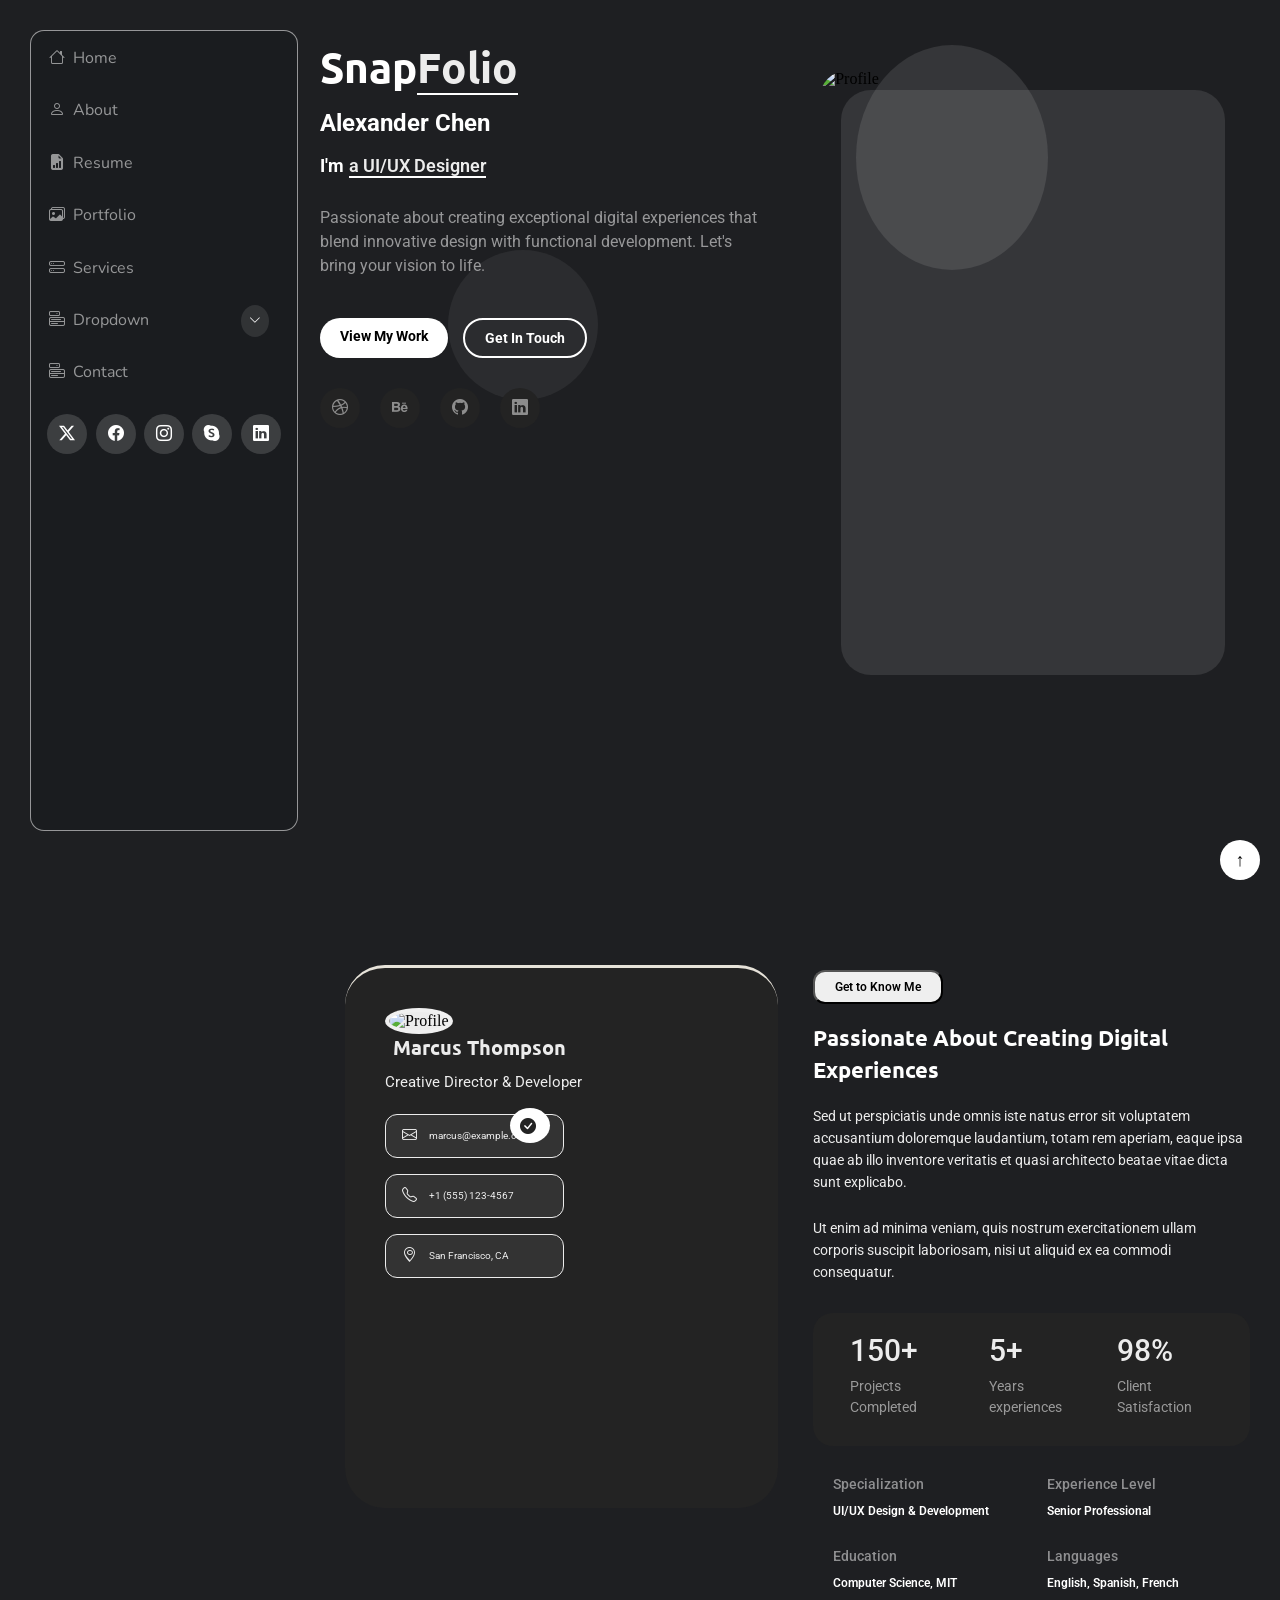
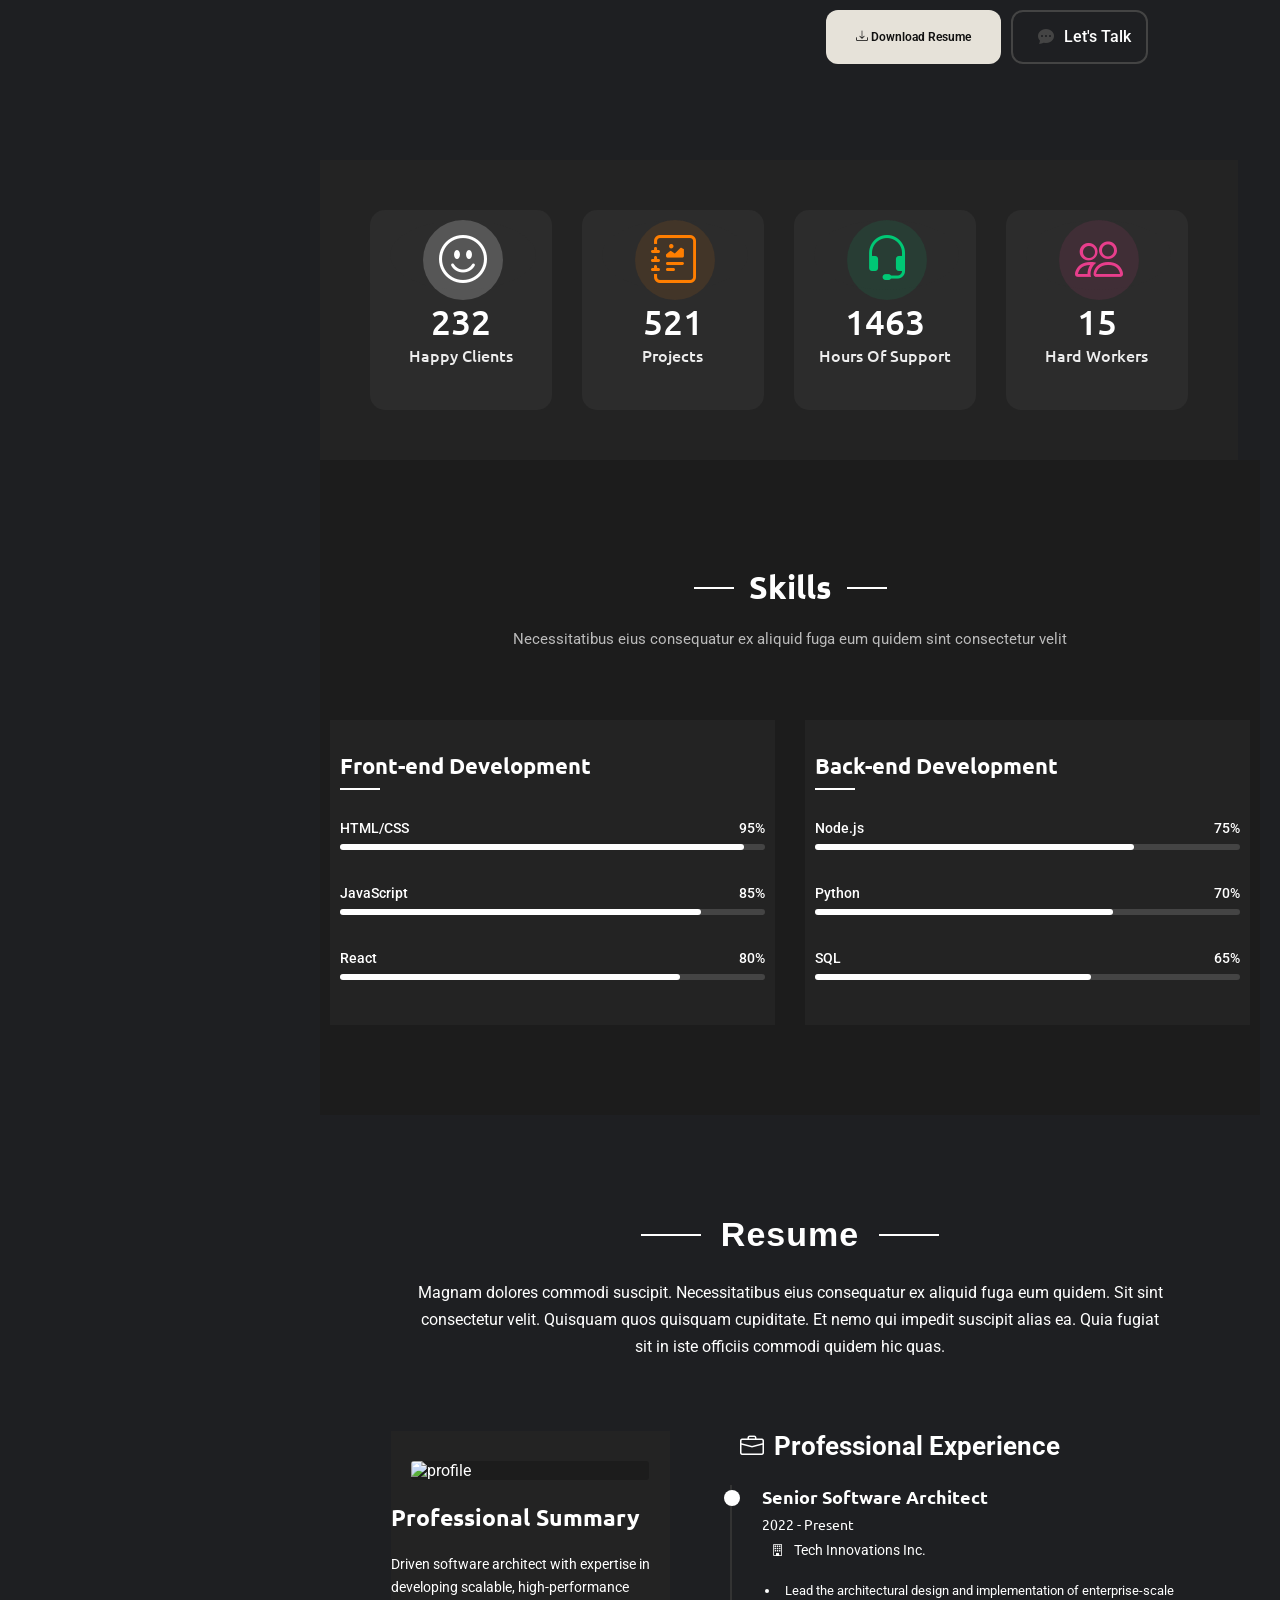
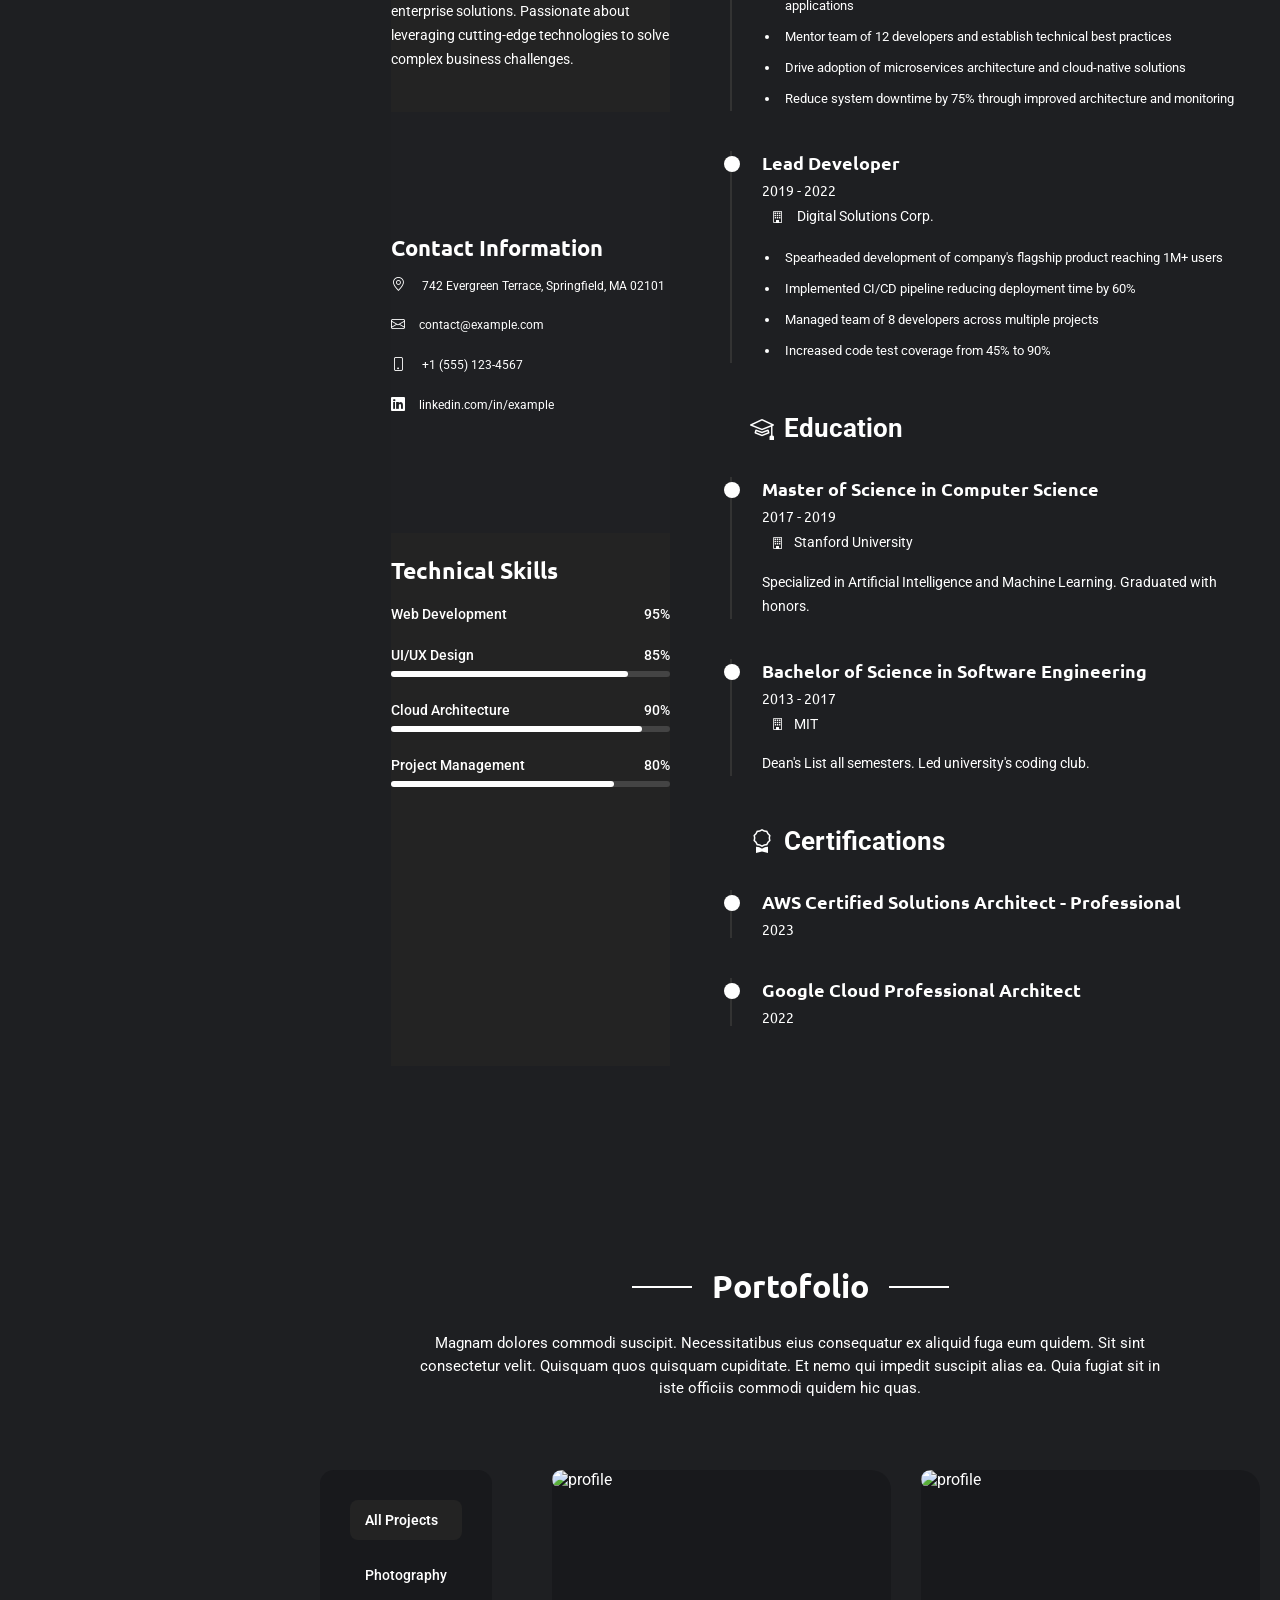
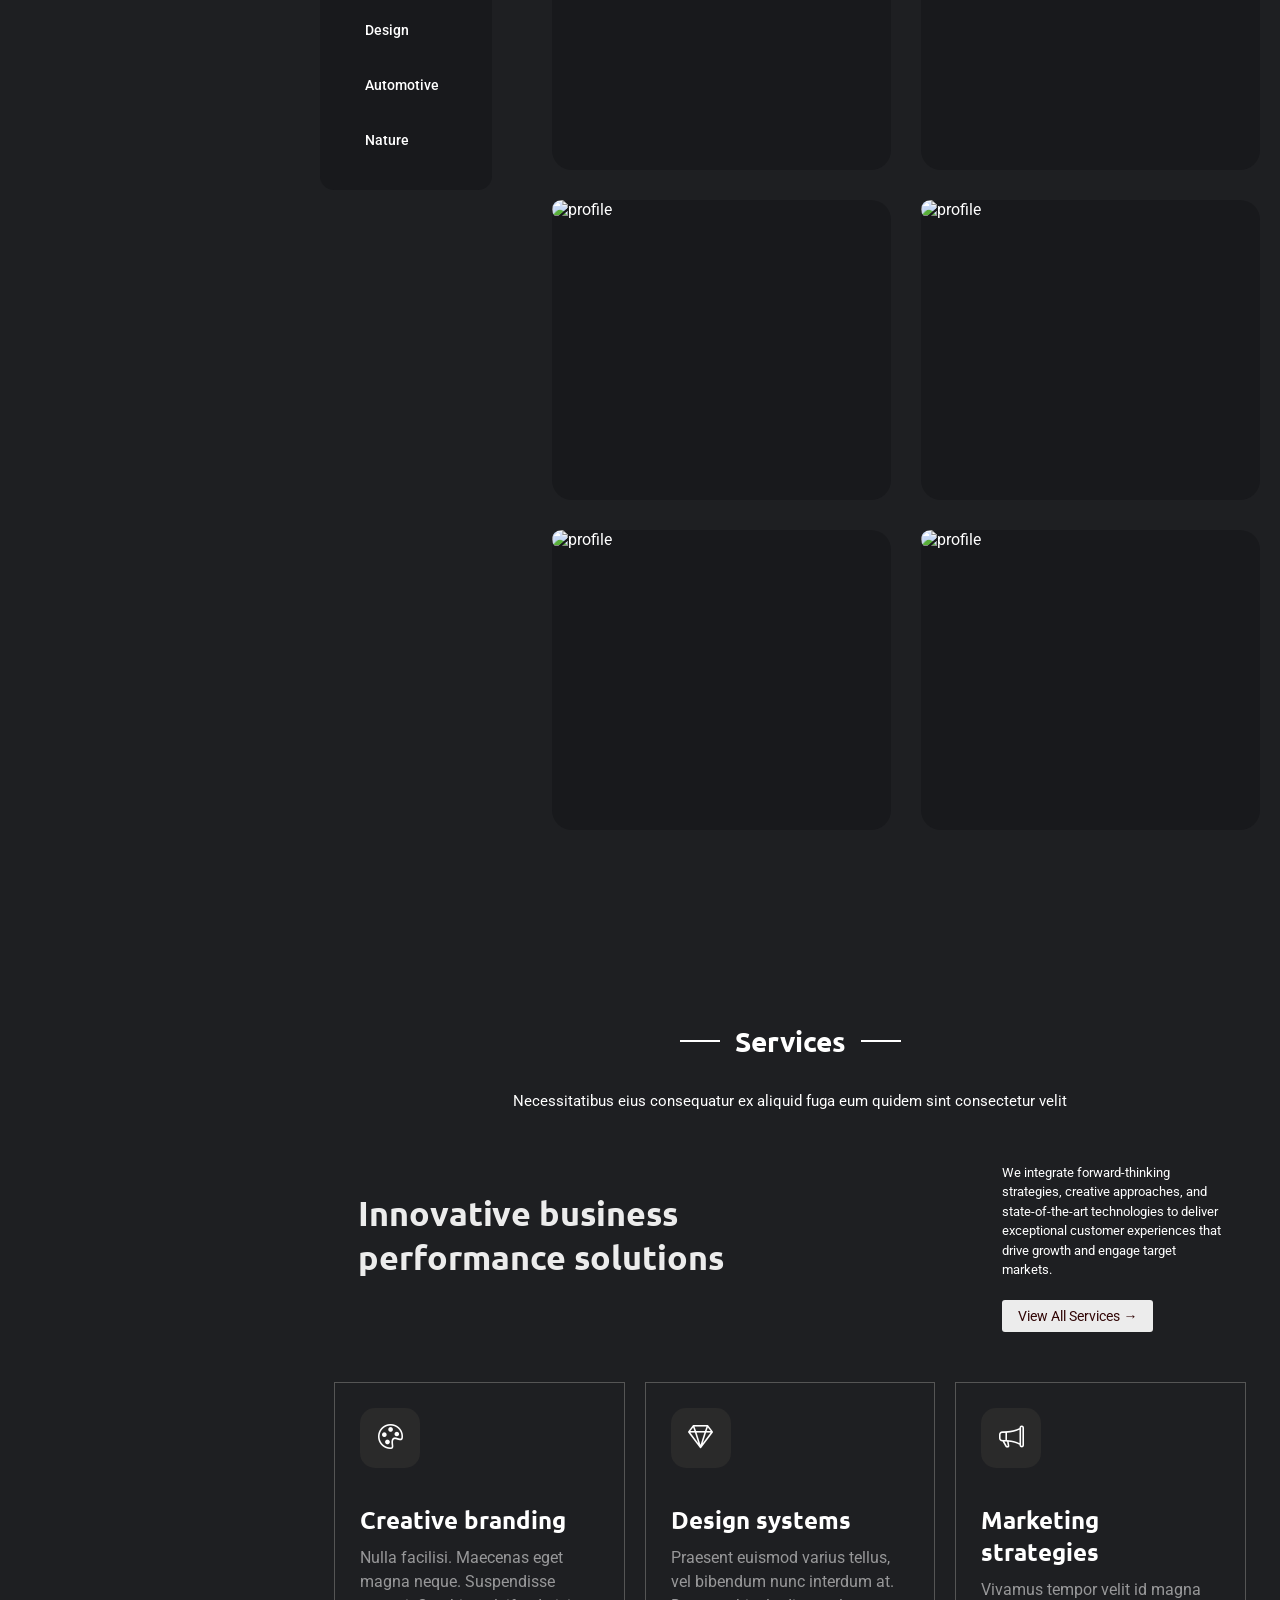
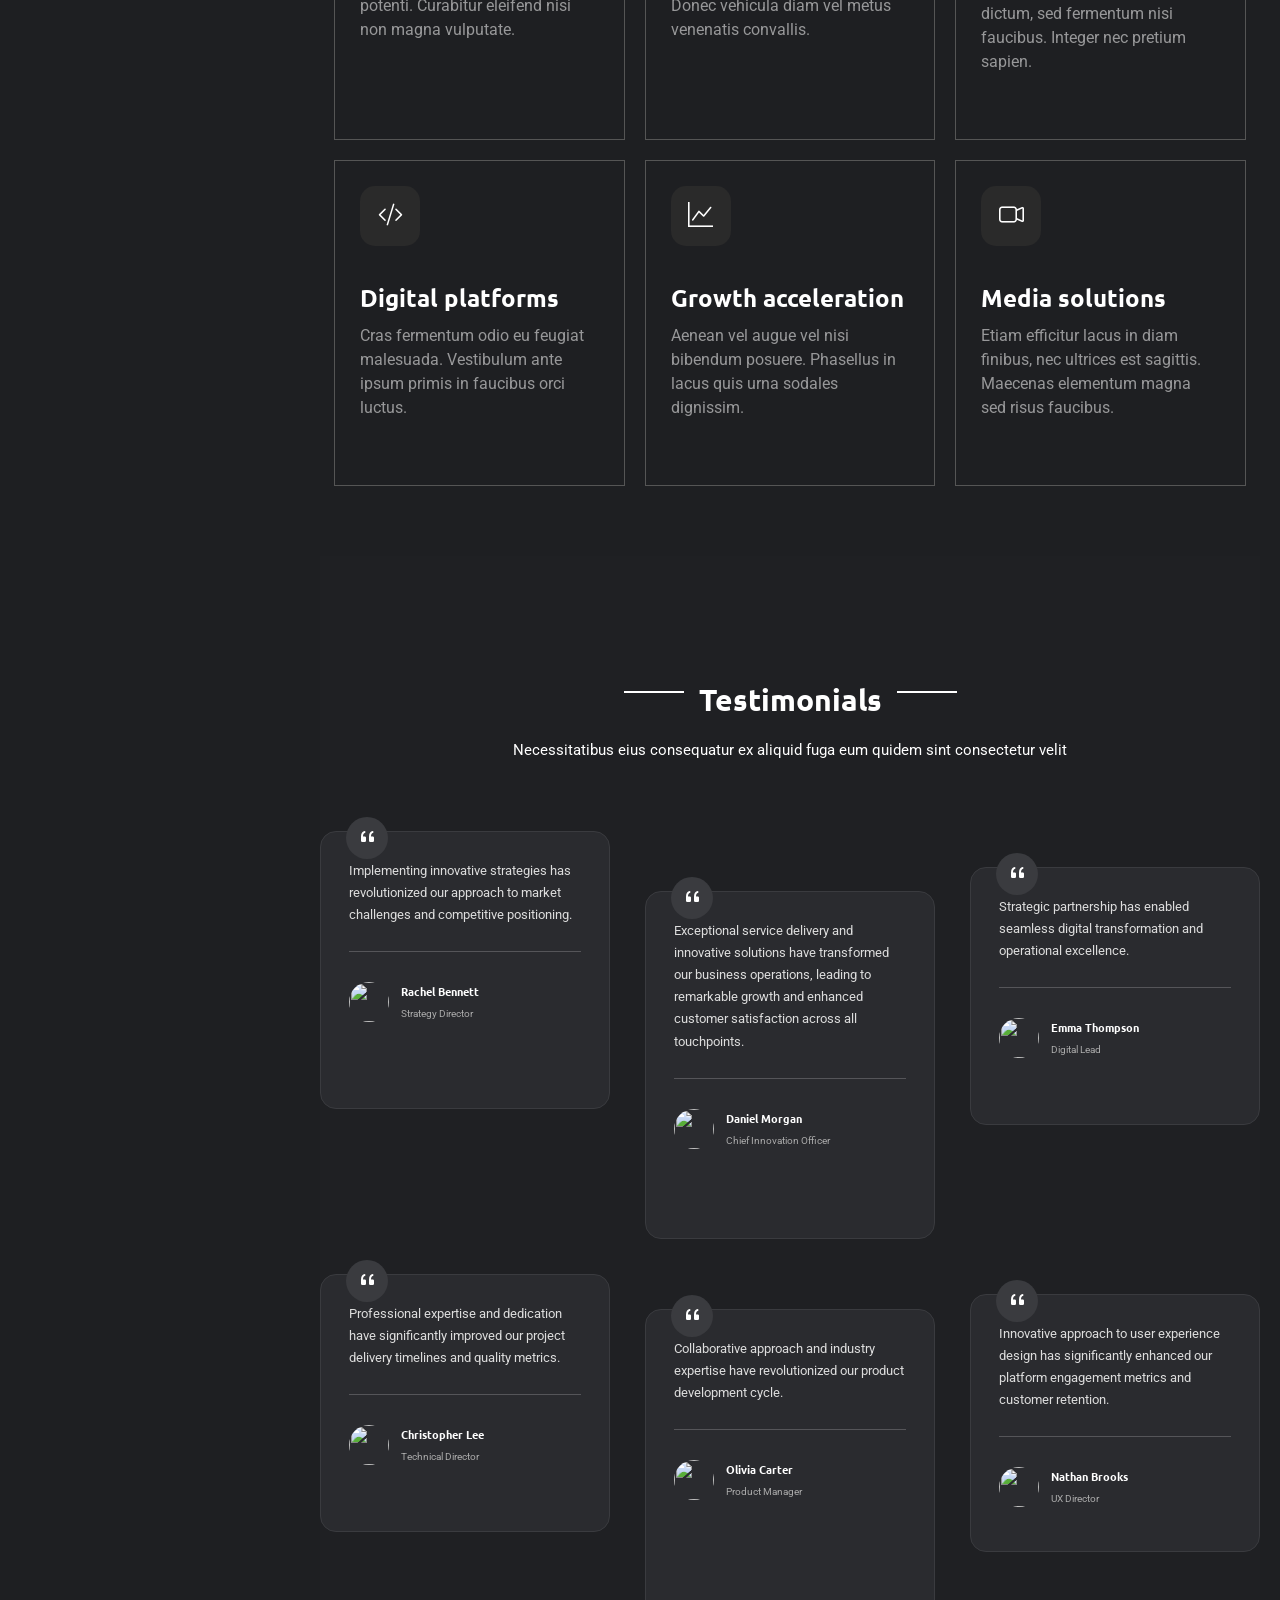
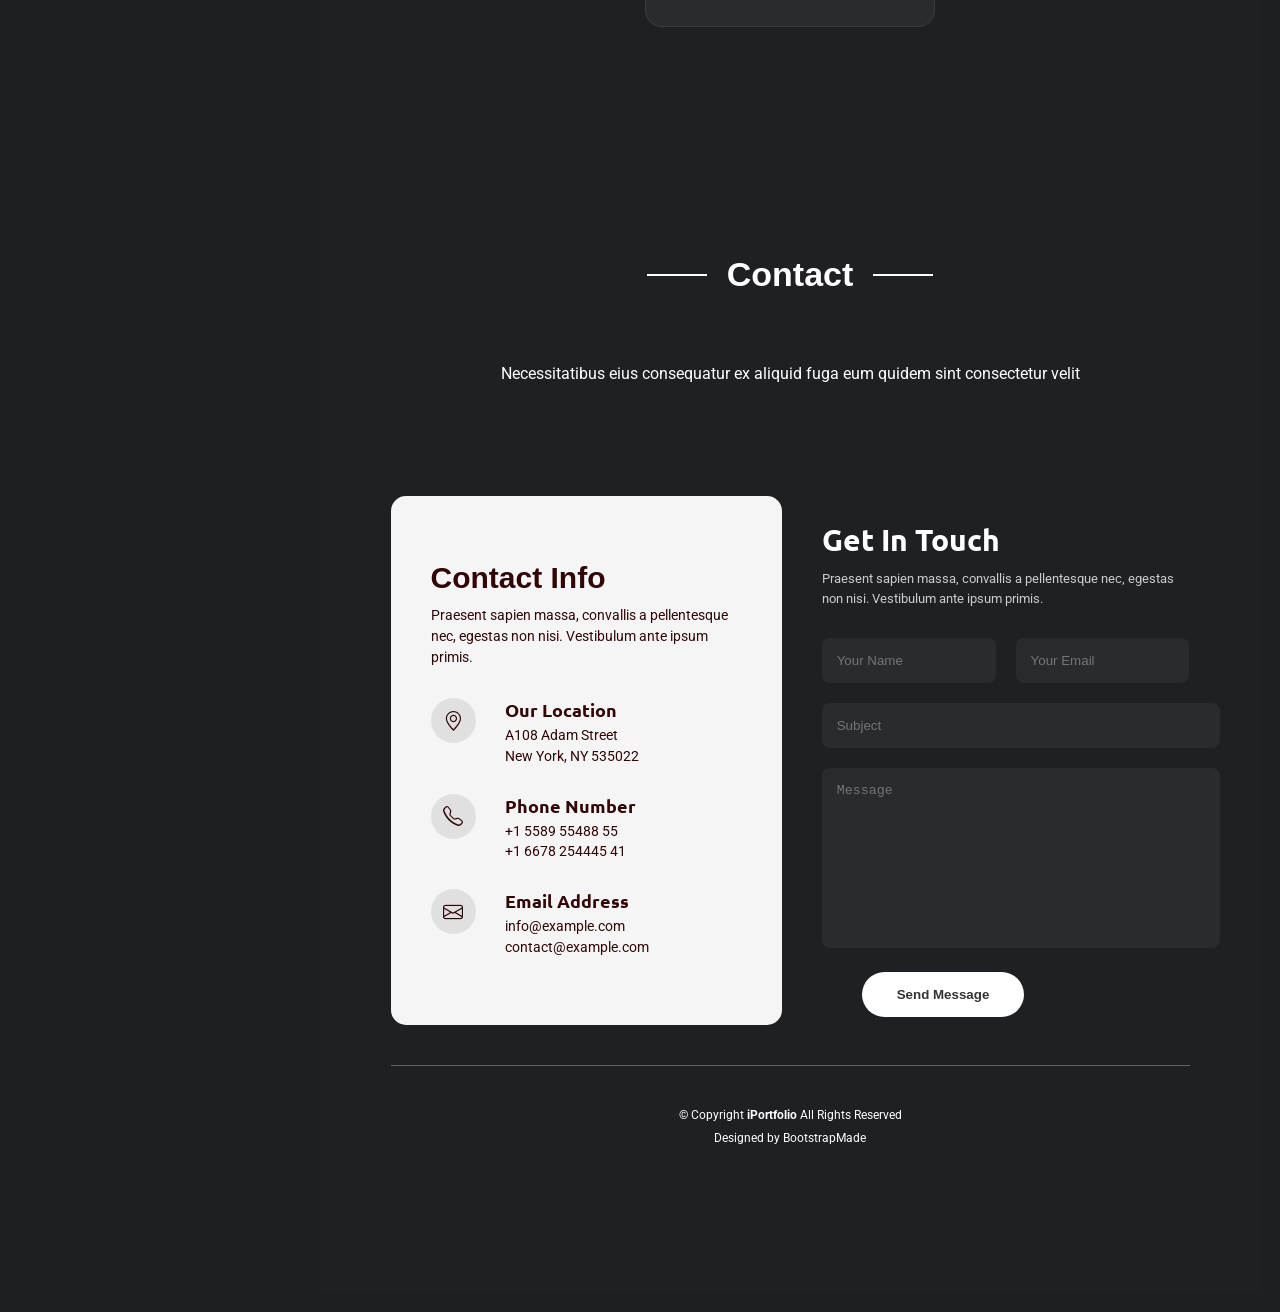
==== commit 4752776e: "Contact" ====
--- a/Index.html
+++ b/Index.html
@@ -695,7 +695,92 @@
 
 </section>
 
-
- </main>
+<section class="contact">
+
+    <div class="contact-hero">
+        <span></span>
+        <h2>Contact</h2>
+        <span></span>
+    </div>
+
+    <p class="caracteres-contact">Necessitatibus eius consequatur ex aliquid fuga eum quidem sint consectetur velit</p>
+    
+    <div class="contact-container">
+
+        <div class="contact-info">
+
+            <h2>Contact Info</h2>
+            <p>
+                Praesent sapien massa, convallis a pellentesque nec,
+                egestas non nisi. Vestibulum ante ipsum primis.
+            </p>
+
+            <div class="info-ite">
+                <div class="icon-contact"><i class="bi bi-geo-alt"></i></div>
+                <div>
+                    <h4>Our Location</h4>
+                    <p>A108 Adam Street <br> New York, NY 535022</p>
+                </div>
+            </div>
+
+            <div class="info-ite">
+                <div class="icon-contact"><i class="bi bi-telephone"></i></div>
+                <div>
+                    <h4>Phone Number</h4>
+                    <p>+1 5589 55488 55 <br> +1 6678 254445 41</p>
+                </div>
+            </div>
+
+            <div class="info-ite">
+                <div class="icon-contact"><i class="bi bi-envelope"></i></div>
+                <div>
+                    <h4>Email Address</h4>
+                    <p>info@example.com <br> contact@example.com</p>
+                </div>
+            </div>
+
+        </div>
+
+
+        <div class="contact-form">
+
+            <h2>Get In Touch</h2>
+            <p>
+                Praesent sapien massa, convallis a pellentesque nec,
+                egestas non nisi. Vestibulum ante ipsum primis.
+            </p>
+
+            <form >
+
+                <div class="input-row">
+                    <input type="text" placeholder="Your Name">
+                    <input type="email" placeholder="Your Email">
+                </div>
+
+                <input type="text" placeholder="Subject">
+
+                <textarea placeholder="Message"></textarea>
+
+                <button type="submit">Send Message</button>
+
+            </form>
+
+        </div>
+
+    </div>
+
+    <div class="footer-line"></div>
+
+    <footer class="footer">
+        <p>© Copyright <strong>iPortfolio</strong> All Rights Reserved</p>
+        <p>Designed by BootstrapMade</p>
+    </footer>
+
+    <a href="#" class="scroll-top">↑</a>
+
+</section>
+
+
+</main>
 </body>
 </html>
--- a/Index.css
+++ b/Index.css
@@ -957,13 +957,13 @@
     justify-content: center;
     align-items: center;
     margin-bottom: 25px;
+  
 }
 .portfolio-header span {
     width: 60px;
     height: 2px;
     background: #ffffff;
-    
-    
+ 
 }
 .portfolio-header h2 {
     margin: 0 20px;
@@ -1139,7 +1139,6 @@
     background-color:#2a2a2a;
     color: #ffffff;
     margin-bottom:12px;
-  
 }
 .service-card h3{
     font-size:24px;
@@ -1147,18 +1146,14 @@
     color: #ffffff;
     margin-bottom:10px; 
 }
-.service-card p{
-    font-size:14px;
+.parametres p{
+    font-size: 16px;
     font-family: "Roboto", sans-serif;
     color:#ffffff;
     line-height:1.5;
-}
-
-
-
-
-
-
+    padding: 30px;
+    border: 2px solid gold;
+} 
 
 .testimonials{
     background:#1f2023;
@@ -1275,9 +1270,6 @@
     color:#aaaaaa;
   
 }
-
-
-
 .testimonial-card:nth-child(1){
     min-height:220px;
    
@@ -1309,4 +1301,207 @@
     min-height:200px;
     margin-top:20px;
   
-}+}
+
+.contact{
+    background:#1f2023;
+    padding:100px 0;
+    
+}
+
+.contact-hero span{
+    width:60px;
+    height:2px;
+    background:#ffffff;
+}
+
+.contact-hero h2{
+    font-size:34px; 
+    font-family: "Ubintu", sans-serif;
+    color:#ffffff;
+}
+.contact-text{
+    text-align:center;
+    color:#ccc;
+    max-width:600px;
+    margin:15px auto 60px auto;
+}
+section.contact .caracteres-contact{
+    position: relative;
+    text-align:center;
+    color:#ffffff;
+    font-size: 16px;
+    font-family: "Roboto", sans-serif;
+    margin-bottom:70px;
+    padding: 40px;
+}
+.contact-container{
+    width:85%;
+    margin:auto;
+    display:flex;
+    gap:40px;
+}
+.contact-info{
+    background:#f5f5f5;
+    padding:40px;
+    border-radius:15px;
+    width:55%;
+    
+}
+
+.contact-info h2{
+    font-size:30px;
+    font-family: "Untubu", sans-serif;
+    color: #310606;
+    margin-bottom:10px;
+   
+}
+
+.contact-info p{
+    color:#310606;
+    font-family: "Roboto", sans-serif;
+    font-size: 14px;
+    margin-bottom:30px;
+   
+}
+
+.info-ite{
+    display:flex;
+    gap:15px;
+    margin-bottom:25px;
+    
+}
+
+.icon-contact i{
+    width:45px;
+    height:45px;
+    background:#e0e0e0;
+    border-radius:50%;
+    display:flex;
+    color: #310606;
+    align-items:center;
+    justify-content:center;
+    font-size:20px;
+   
+}
+.info-ite h4{
+    margin:0;
+    font-size:18px;
+    font-family: "Ubuntu", sans-serif;
+    color: #310606;
+    
+}
+
+.info-ite p{
+    margin:3px 0;
+    font-size:13.5px;
+    font-family: "Roboto", sans-serif;
+    
+}
+
+.contact-form{
+    width:65%;
+    color:#fff;
+   
+}
+
+.contact-form h2{
+    font-size:30px;
+    font-family: "Ubuntu", sans-serif;
+    color: #ffffff;
+    margin-bottom:10px;
+  
+}
+
+.contact-form p{
+    margin-bottom:30px;
+    font-size: 13px;
+    font-family: "Roboto", sans-serif;
+    color:#cccccc;
+    
+}
+
+.input-row{
+    display:flex;
+    gap:20px;
+    color: white;
+   
+   
+}
+
+.contact-form input,
+.contact-form textarea{
+    width:100%;
+    padding:15px;
+    margin-bottom:20px;
+    border:none;
+    border-radius:8px;
+    background:#2a2b2f;
+    color:#fff;
+    
+   
+}
+
+.contact-form textarea{
+    height:150px;
+    resize:none;
+}
+
+.contact-form button{
+    display: inline-flex;
+    padding:15px 35px;
+    border:none;
+    border-radius:30px;
+    background:#ffffff;
+    color:#333333;
+    font-weight:bold;
+    cursor:pointer;
+    margin-left: 40px;
+    
+}
+.footer-line{
+    width:85%;
+    height:1px;
+    background:#ffffff;
+    margin:40px auto;
+    opacity:0.3;
+    
+}
+.footer{
+    text-align:center;
+    color:#ffffffff;
+    font-size:14px;
+    padding-bottom:40px;
+}
+
+.footer p{
+    margin:5px 0;
+    font-family: "Roboto", sans-serif;
+    font-size:12px ;
+    color:#ffffff;
+
+}
+
+.scroll-top{
+    position:fixed;
+    right:20px;
+    bottom:20px;
+    width:40px;
+    height:40px;
+    background:#fff;
+    color:#000;
+    border-radius:50%;
+    display:flex;
+    align-items:center;
+    justify-content:center;
+    text-decoration:none;
+    font-size:18px;
+    
+} 
+.contact-hero{
+    display:flex;
+    justify-content:center;
+    align-items:center;
+    gap:20px;
+}
+ 
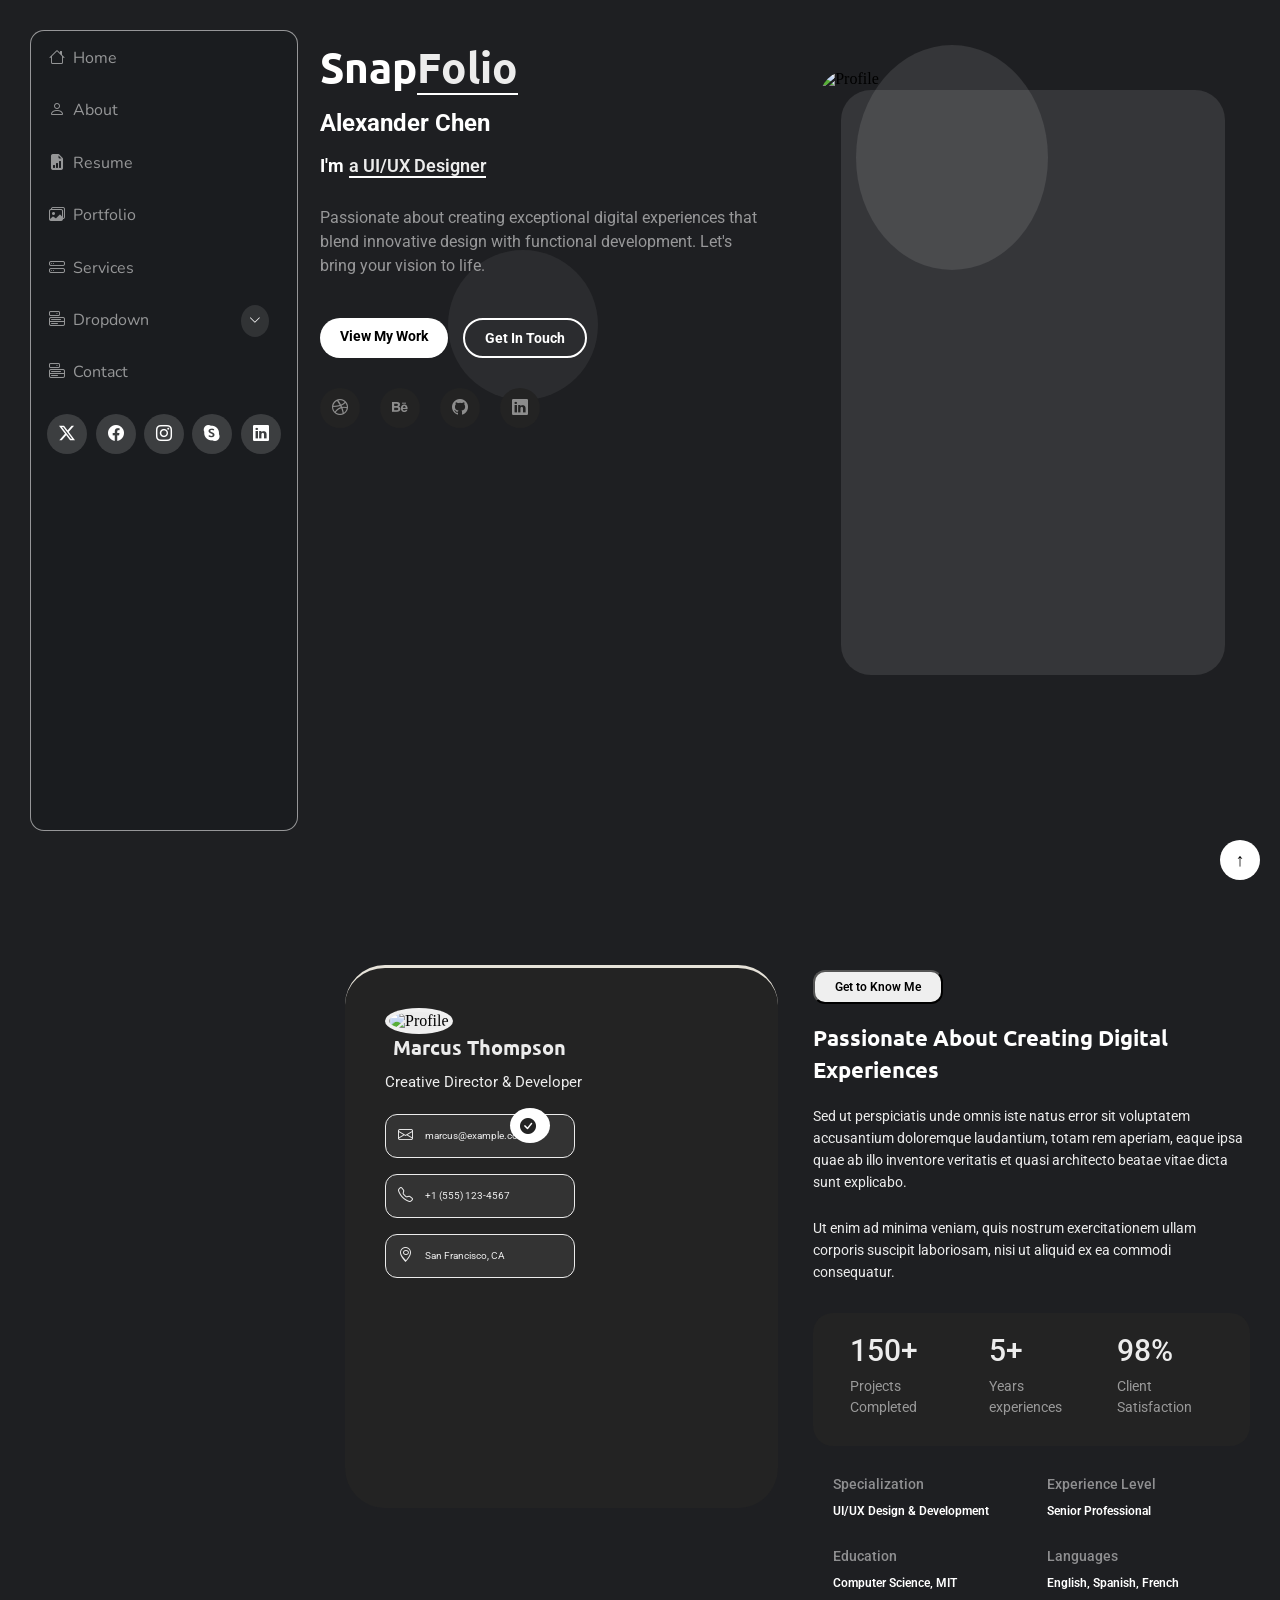
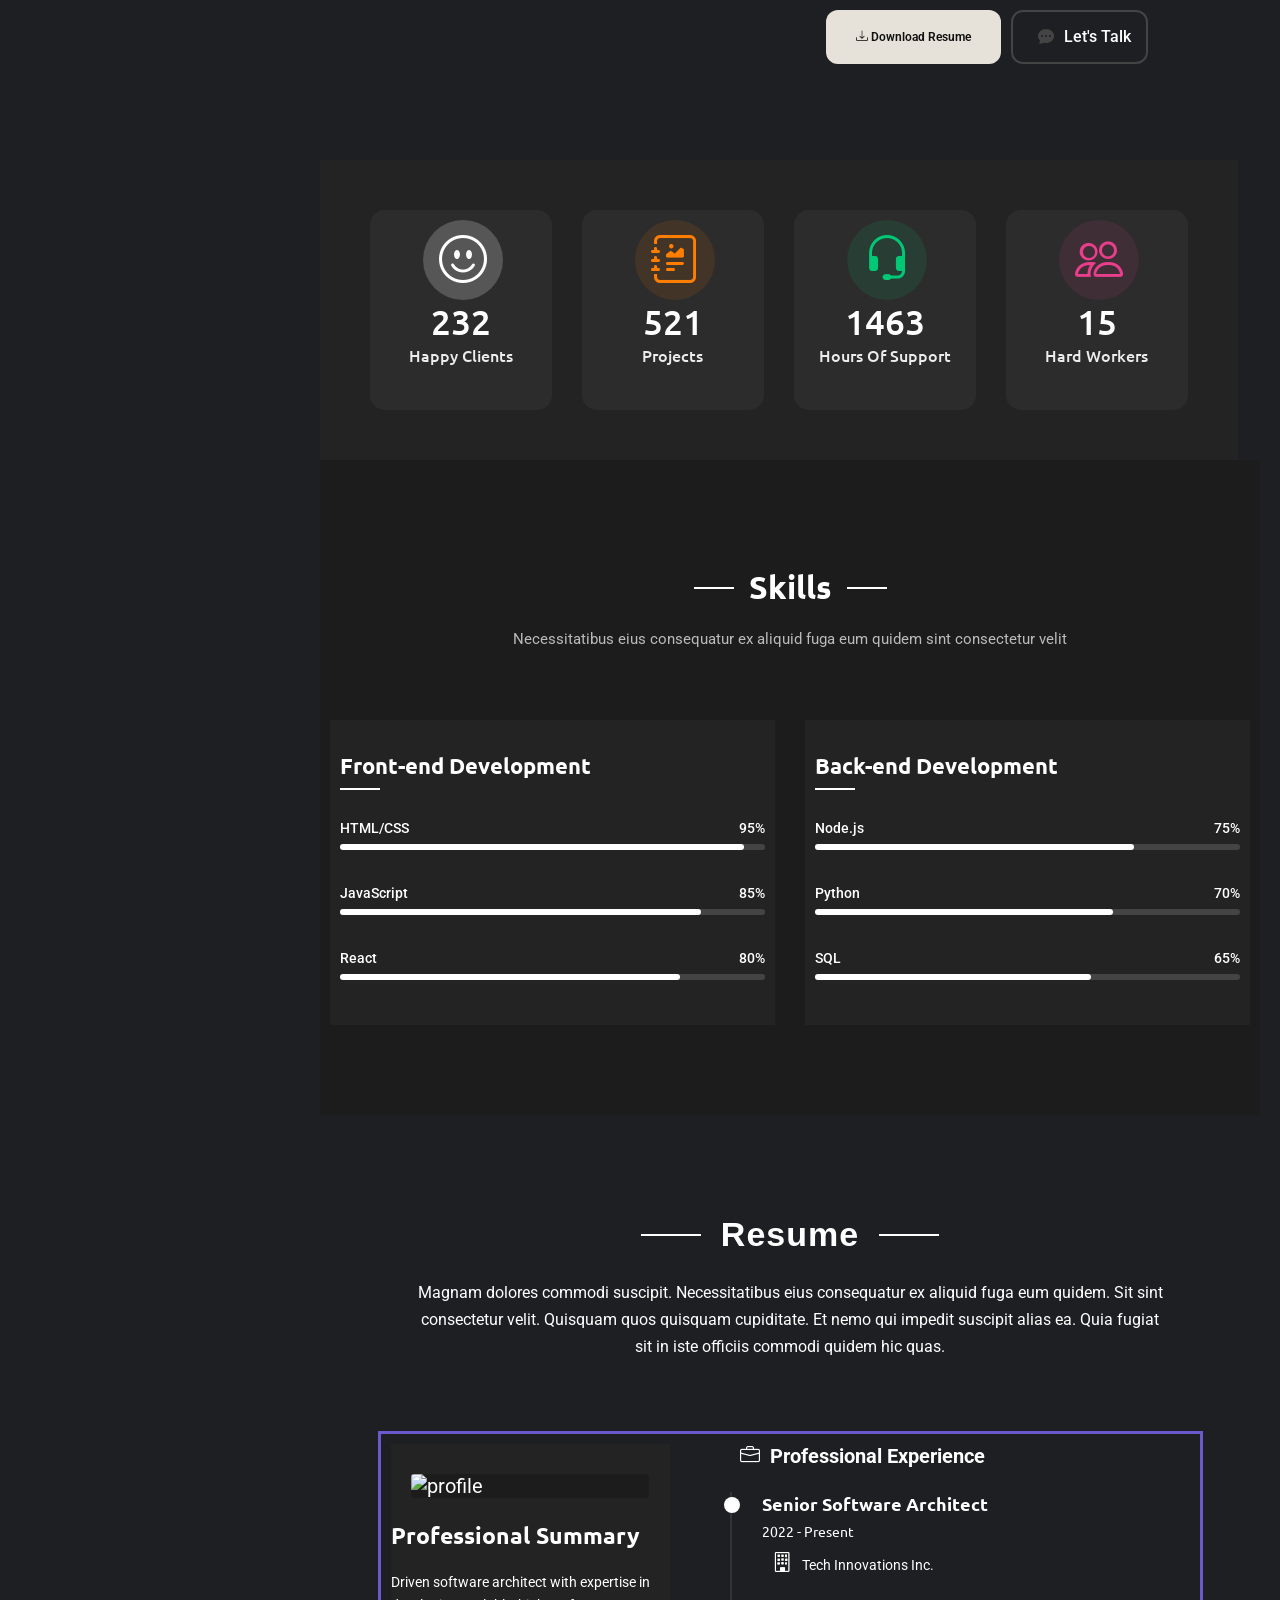
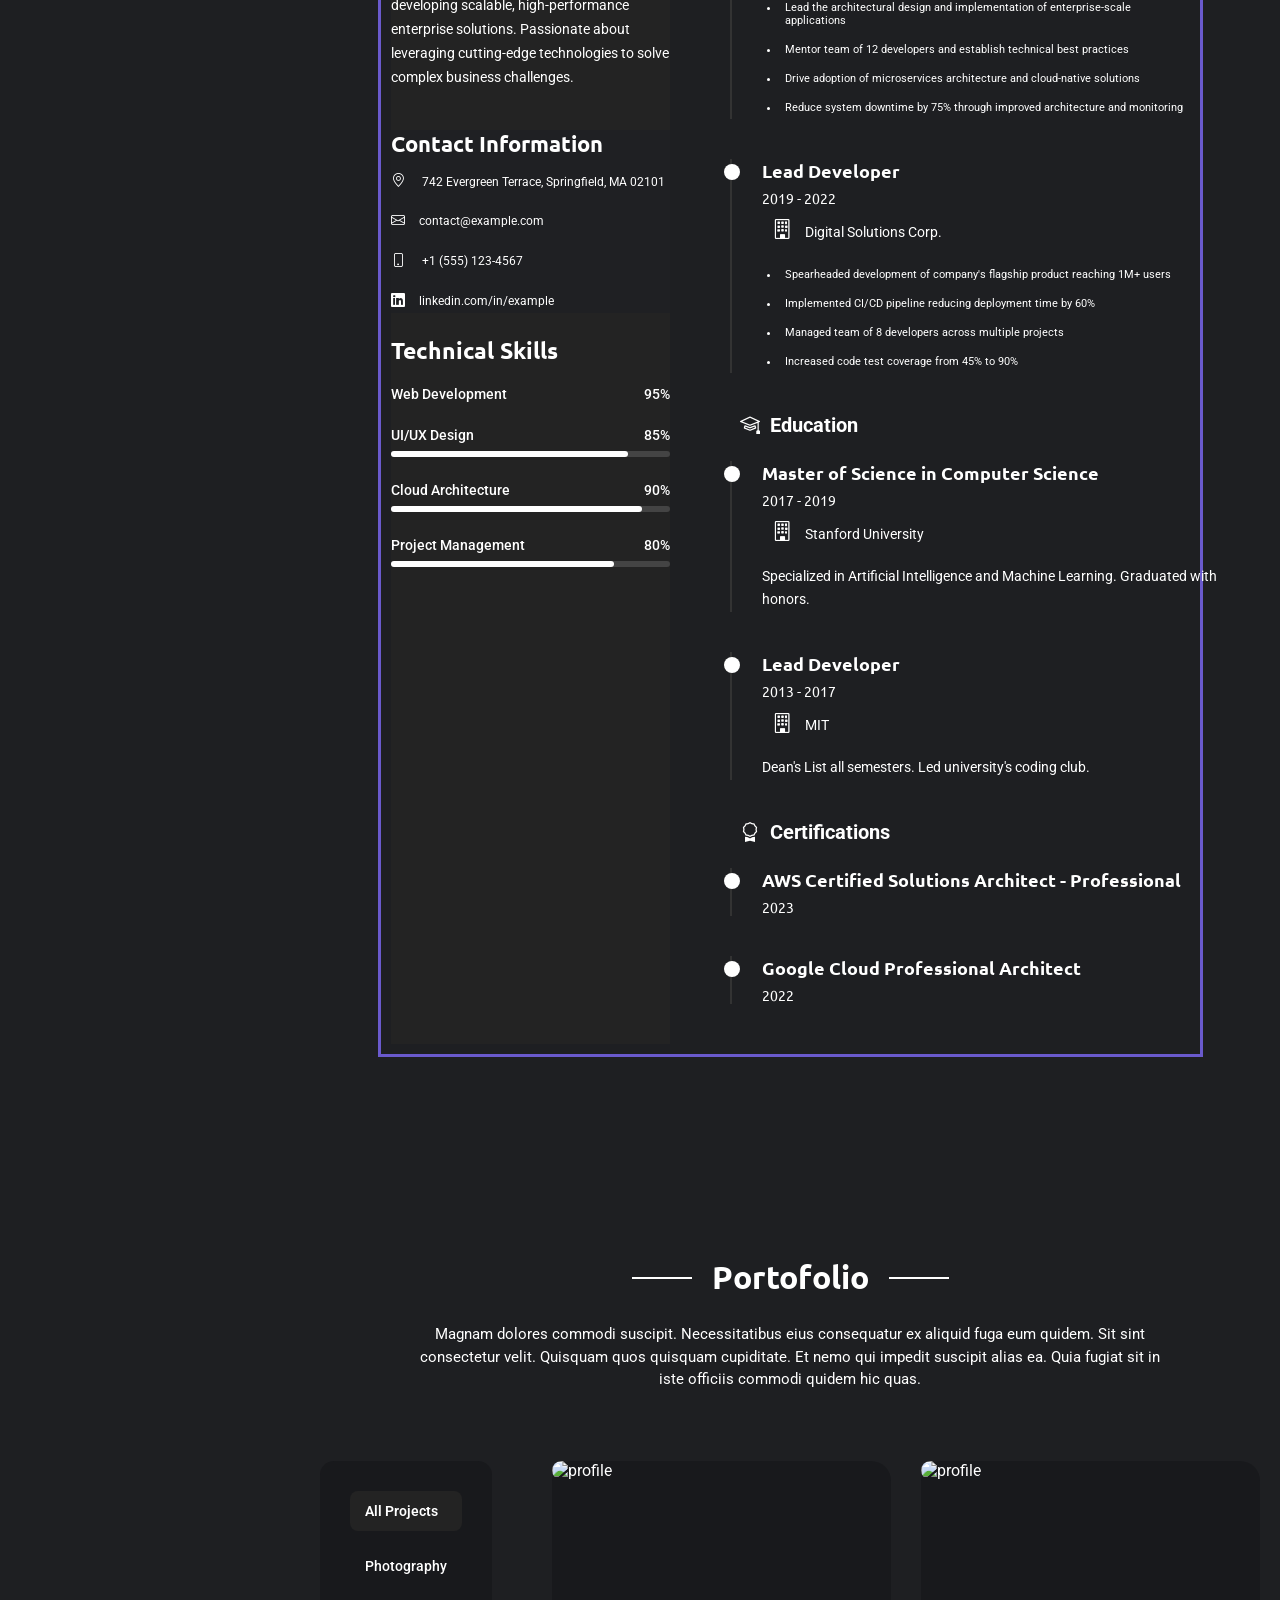
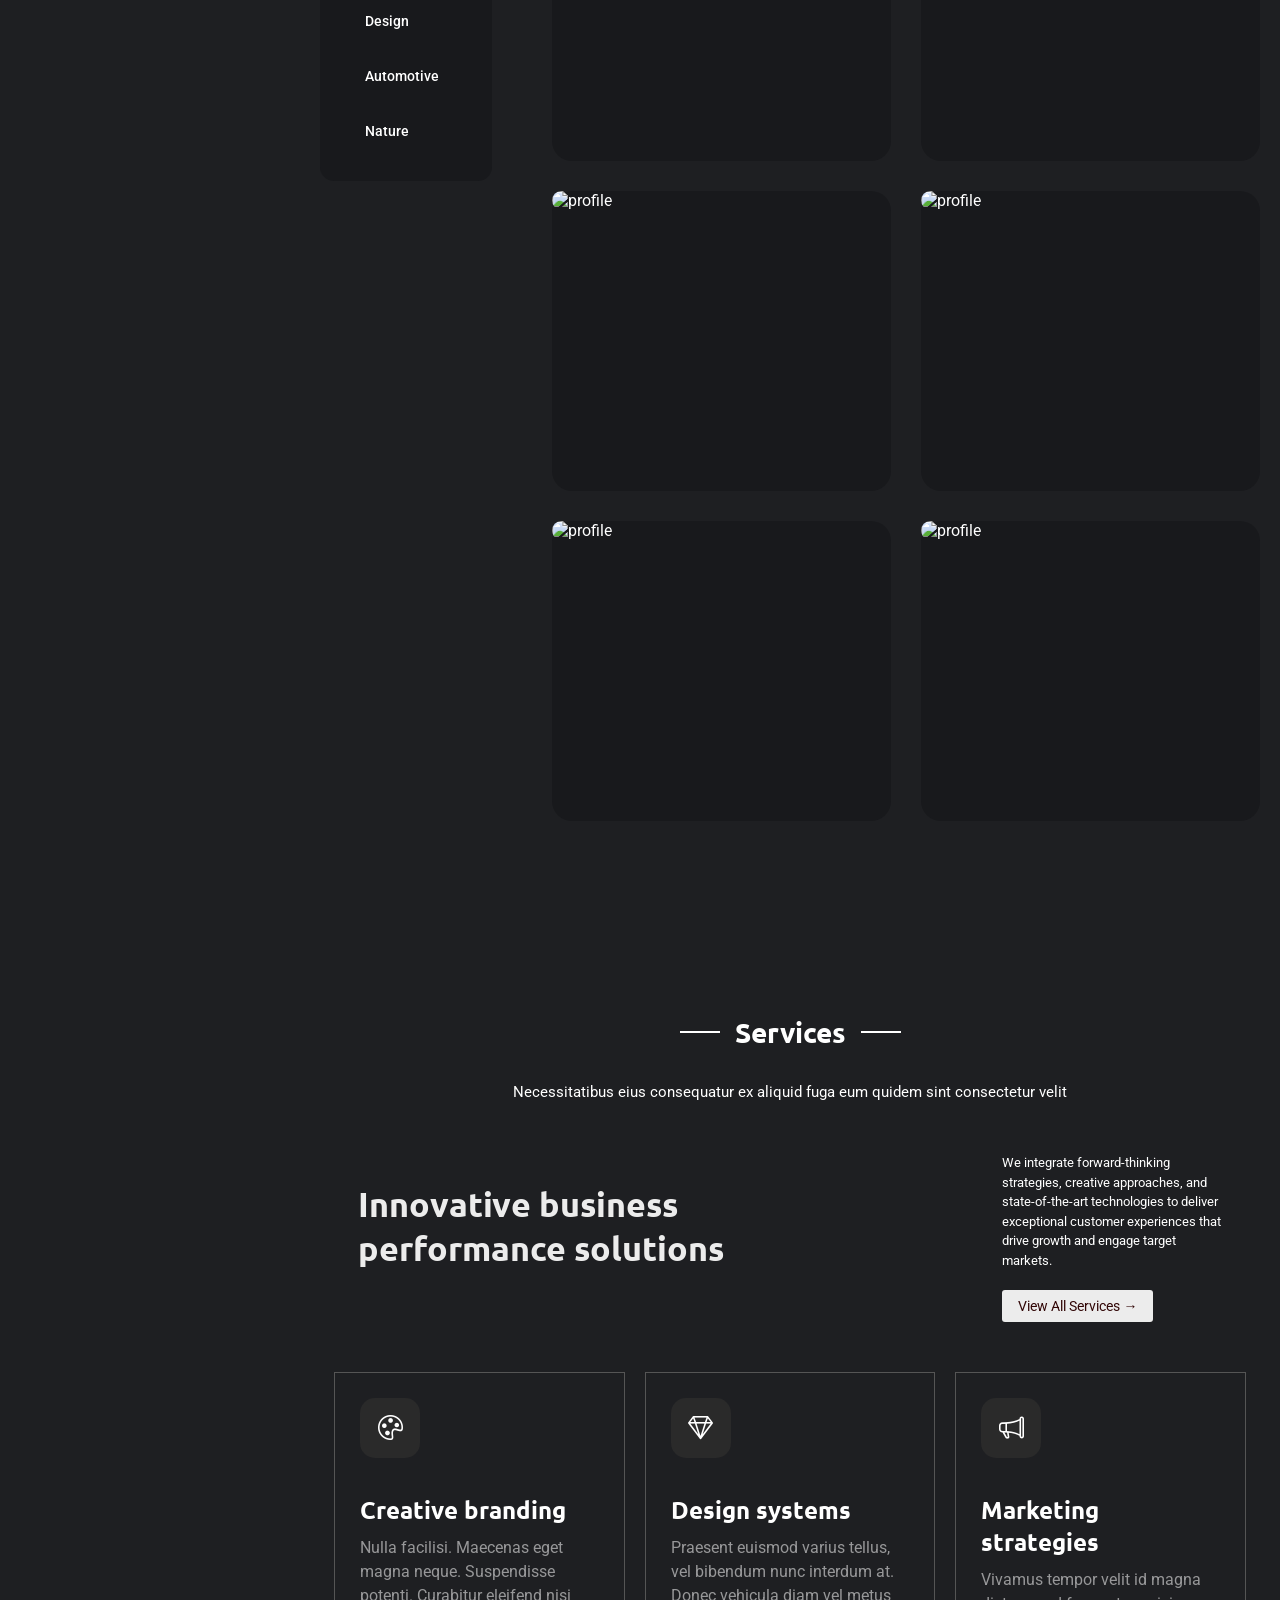
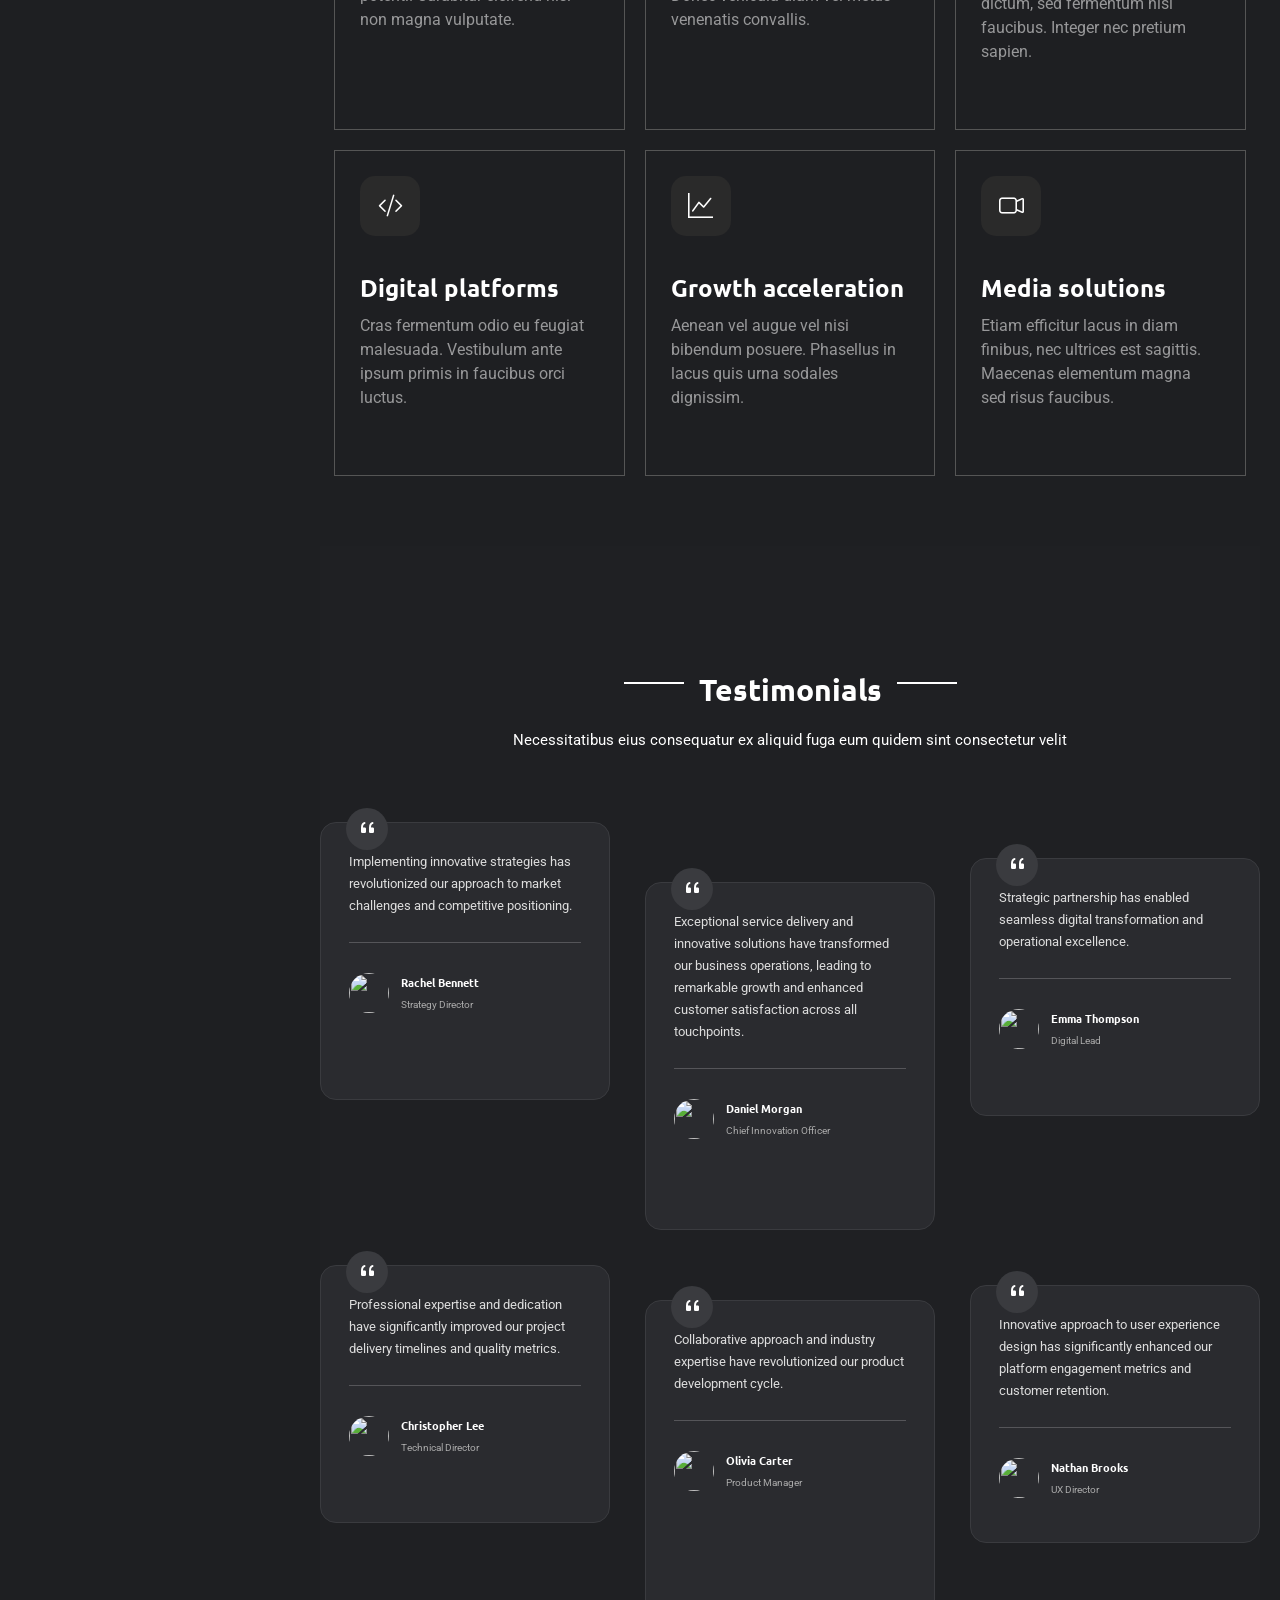
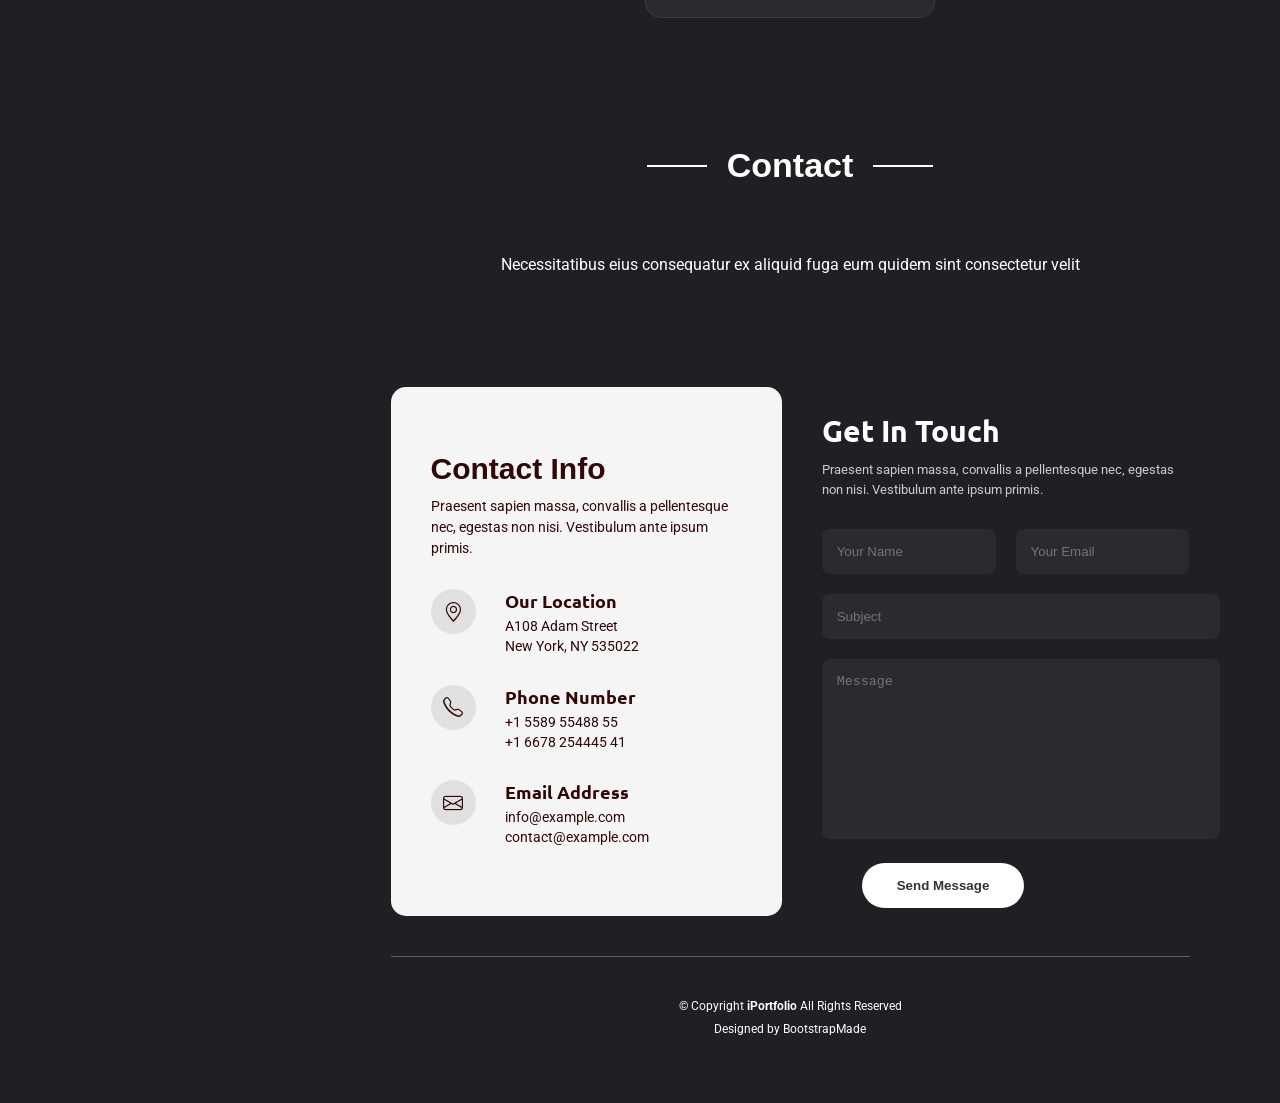
==== commit 2ce0d04a: "push" ====
--- a/Index.html
+++ b/Index.html
@@ -33,8 +33,10 @@
     </nav>
  </header>
  <main> 
+
+    
+<!-- Section hero-section -->
     <section class="hero-section">
-        
         <div class="container-hero">
              <div class="section-vision"></div>
             <div class="hero-text">
@@ -69,6 +71,8 @@
             </div>
         </div>
     </section>
+
+    <!-- Section About -->
     <section class="About-section">
         <div class="all-container">
             <div class="media-hero">
@@ -204,6 +208,7 @@
     </div>
     </section>
 
+<!-- section Skills -->
     <section class="section-skills">
         <h2 class="section-title">Skills</h2>
         <p class="intro-section">
@@ -282,6 +287,8 @@
         </div>
 
 </section> 
+
+<!-- Section Resume -->
 <section class="resume">
 
     <div class="resume-header">
@@ -303,7 +310,7 @@
             <div class="profile-card">
                 <img src="https://bootstrapmade.com/content/demo/SnapFolio/assets/img/profile/profile-square-2.webp" alt="profile">
                 <h3>Professional Summary</h3>
-                <p>
+                <p >
                    Driven software architect with expertise in developing scalable, high-performance enterprise solutions. 
                    Passionate about leveraging cutting-edge technologies to solve complex business challenges.
                 </p>
@@ -394,9 +401,41 @@
                 </ul>
             </div>
 
-            <h3 class="section-til"><i class="bi bi-mortarboard"></i>Education</h3>
-        
-
+            <h3 class="resume-client"><i class="bi bi-mortarboard"></i>Education</h3>
+
+            <div class="timeline-item">
+                <h4>Master of Science in Computer Science</h4>
+                <span class="date">2017 - 2019</span>
+                <p><i class="bi bi-building"></i> Stanford University</p>
+                <p>Specialized in Artificial Intelligence and Machine Learning. Graduated with honors.</p>
+               
+            </div>
+
+            <div class="timeline-item">
+                <h4>Lead Developer</h4>
+                <span class="date"> 2013 - 2017</span>
+                <p><i class="bi bi-building"></i> MIT </p>
+                <p> Dean's List all semesters. Led university's coding club.</p>
+            </div>
+
+            <h3 class="resume-client"><i class="bi bi-award"></i>Certifications</h3>
+
+
+            <div class="timeline-item">
+                <h4>AWS Certified Solutions Architect - Professional</h4>
+                <span class="date">2023</span>
+            </div>
+
+
+            
+            <div class="timeline-item">
+                <h4>Google Cloud Professional Architect</h4>
+                <span class="date">2022</span>
+            </div> 
+
+
+            <!-- <h3 class="section-til"><i class="bi bi-mortarboard"></i>Education</h3>
+    
             <div class="timeline-item">
                 <h4>Master of Science in Computer Science</h4>
                 <span class="date">2017 - 2019</span>
@@ -421,11 +460,12 @@
             <div class="timeline-item">
                 <h4>Google Cloud Professional Architect</h4>
                 <span class="date">2022</span>
-            </div>
+            </div> -->
         </div>
     </div>
 </section>
 
+<!-- Section Portofolio -->
 <section class="portfolio">
     <div class="portfolio-header">
         <span></span>
@@ -478,6 +518,7 @@
 
 </section>
 
+<!-- Section Services -->
 <section class="services">
 
     <div class="services-header">
@@ -568,6 +609,7 @@
 
 </section>
 
+<!-- Section Testimonials -->
 <section class="testimonials">
 
     <div class="testimonials-header">
@@ -635,7 +677,7 @@
                     <span>Digital Lead</span>
                 </div>
             </div>
-        </div>
+        </div>   
 
         
         <div class="testimonial-card">
@@ -695,6 +737,8 @@
 
 </section>
 
+<!-- Section Contact -->
+ 
 <section class="contact">
 
     <div class="contact-hero">
--- a/Index.css
+++ b/Index.css
@@ -126,6 +126,7 @@
     margin-bottom: 10px;
     margin:  0px 0px 15px;
     color: #ffffff;
+    
 }
 .container-hero .hero-text h1 span{
   color: #ececec;
@@ -240,6 +241,7 @@
   background-color: color-mix(in srgb, #ffffff, transparent 90%);
   border-radius: 30px;
   align-items: center;
+  
 }
 
 .vision-bob{
@@ -282,10 +284,9 @@
   margin-top: 120px;
   margin: 25px;
   padding: 30px; 
-   border-top: 3px solid #e6e2d9;
-
-}
-
+ border-top: 3px solid #e6e2d9;
+
+}
 .media-divider{
   position: absolute;
   width: 165px;
@@ -293,7 +294,6 @@
   padding: 10px;
   
 }
-
 .media-img img {
   width: 100%;
   border-radius: 50%;
@@ -331,20 +331,18 @@
   display: flex;
   align-items: center;
   font-size: 16px;
-
-
 }
 .info-media{
   display: flex;
-  width: 179px;
+  width: 190px;
   font-size: 10px;
   font-family: "Roboto", sans-serif;
   align-items: center;
   gap: 0.75rem;
-  padding: 0.75rem 1rem;
   border-radius: 0.75rem;
   text-decoration: none;
   border: 1px solid;
+  
 }
 .info-media i{
   margin: 0;
@@ -460,9 +458,11 @@
   align-items: normal;
   font-weight: 600;
   gap: 20px;
+
+
 }
 .btn-lat:hover{
-  background-color:#e6e2d9;
+  background-color:#232323;
   color:#e6e2d9;
 }
 .btn-light i{
@@ -486,7 +486,7 @@
 
 .btn-dark:hover {
    background-color:#e6e2d9;
-  color:#e6e2d9;
+   color:#232323;
 
 }
 .stats-container{
@@ -708,18 +708,14 @@
     font-family: "Roboto", sans-serif;
     position: relative;
 }
-
 .resume h2, .resume h3, .resume h4 {
    font-size: 14px;
     font-family: "Ubuntu", sans-serif;
     font-weight: 700;
 }
-
 .resume p {
     line-height: 1.7;
 }
-
-
 .resume-header {
     display: flex;
     justify-content: center;
@@ -753,11 +749,14 @@
     display: grid;
     grid-template-columns: 35% 65%;
     gap: 60px;
+    border: 3px solid slateblue;
+    padding: 10px;
     
 }
 .profile-card img {
     display: block;
     width: 85%;
+    height: 85%;
     background-color: #1c1c1c;
     margin-top: 30px;
     border-radius: 3px;
@@ -765,6 +764,7 @@
     margin-right: auto;
     margin-bottom: 20px; 
     object-fit: cover;
+    
  
 }
 
@@ -772,9 +772,13 @@
     font-size: 14px;
     font-family: "Roboto", sans-serif;
     color: #ffffff;
+
 }
 .resume-left{
   background: #232323;
+  font-size: 20px;
+  
+    
 
 }
 .resume-left h3  {
@@ -782,6 +786,9 @@
     font-family: "Ubuntu", sans-serif;
     margin-bottom: 20px;
     position: relative;
+    
+    
+    
 }
 .contact-card p {
     font-size: 12px;
@@ -796,6 +803,7 @@
 .contact-card p:hover {
     color: #ffffff;
     border: #000000;
+    
 }
 .contact h3 {
   font-size: 22px;
@@ -803,6 +811,7 @@
   font-family: "Ubuntu", sans-serif;
   color: #ffff;
   
+ 
 }
 .contact p{
   font-size: 11.5px;
@@ -817,7 +826,8 @@
     font-size: 14px;
 }
 .skills{
-    margin-bottom: 25px;  
+    margin-bottom: 25px;
+      
 }
 .skill-top{
     display: flex;
@@ -839,21 +849,21 @@
 }
 .resume-right {
     position: relative;
+    font-size: 5px;
 }
 .resume-right h3{
-  font-size: 26px;
+  font-size: 20px;
   font-family: "Roboto", sans-serif;
   color: #ffff;
   margin: 0px 0px 24px;
 }
 .resume-right i{
-  font-size: 24px;
+  font-size: 20px;
   margin-right: 26px;
   margin: 10px;
 }
 .timeline-item h4{
-  font-size: 14px ;
-  margin: 0px 0px 24px;
+  font-size: 11px ;
   color: #ffffff;
   font-family: "Ubuntu", sans-serif;
 }
@@ -863,16 +873,16 @@
   margin: 0px 0px 8px;
   color: #ECECEC;
 }
-.timeline-item li{
-  font-size: 13px;
+.timeline-item ul li{
+  font-size: 11px;
   font-family: "Roboto", sans-serif;
   padding: 5px;
-  margin-right: 25px;
+  margin-right: 60px;
   color: #ffff;
-  margin: 0px 0px 16px;
-}
-.timeline-item i{
-  font-size: 12px;
+
+}
+.timeline-item ul i{
+  font-size: 11px;
   margin-right: 10px;
   color: #ffffff;
 }
@@ -883,6 +893,7 @@
   font-family: "Roboto", sans-serif;
   margin: 0px 0px 16px;
 }
+
 
 .section-til {
     font-size: 24px;
@@ -1092,7 +1103,6 @@
     padding: 0;
     
 }
-
 .services-right p{
     font-size:13px;
     font-family: "Roboto", sans-serif;
@@ -1117,7 +1127,6 @@
     gap:20px;
     
 }
-
 .service-card{
     border:1px solid #555555;
     padding:25px;
@@ -1152,7 +1161,7 @@
     color:#ffffff;
     line-height:1.5;
     padding: 30px;
-    border: 2px solid gold;
+    
 } 
 
 .testimonials{
@@ -1223,11 +1232,9 @@
     justify-content:center;
     align-items:center;
     font-size:20px;
-   
-}
-
-}
-
+}
+
+}
 .testimonial-card p{
     color:#ddd;
     line-height:1.7;
@@ -1236,13 +1243,11 @@
     font-family: "Roboto", sans-serif;
   
 }
-
 .testimonial-user{
     display:flex;
     align-items:center;
     gap:12px;
-    
-    
+      
 }
 .testimonial-user img{
     width:40px;
@@ -1256,7 +1261,6 @@
   opacity: 0.2;
 
 }
-
 .testimonial-user h4{
     font-size:11px;
     font-family: "Ubuntu", sans-serif;
@@ -1304,11 +1308,8 @@
 }
 
 .contact{
-    background:#1f2023;
-    padding:100px 0;
-    
-}
-
+    background:#1f2023;   
+}
 .contact-hero span{
     width:60px;
     height:2px;
@@ -1398,13 +1399,11 @@
     font-family: "Roboto", sans-serif;
     
 }
-
 .contact-form{
     width:65%;
     color:#fff;
-   
-}
-
+  
+}
 .contact-form h2{
     font-size:30px;
     font-family: "Ubuntu", sans-serif;
@@ -1412,23 +1411,17 @@
     margin-bottom:10px;
   
 }
-
 .contact-form p{
     margin-bottom:30px;
     font-size: 13px;
     font-family: "Roboto", sans-serif;
-    color:#cccccc;
-    
-}
-
+    color:#cccccc;  
+}
 .input-row{
     display:flex;
     gap:20px;
-    color: white;
-   
-   
-}
-
+    color: white;  
+}
 .contact-form input,
 .contact-form textarea{
     width:100%;
@@ -1437,16 +1430,12 @@
     border:none;
     border-radius:8px;
     background:#2a2b2f;
-    color:#fff;
-    
-   
-}
-
+    color:#fff;  
+}
 .contact-form textarea{
     height:150px;
     resize:none;
 }
-
 .contact-form button{
     display: inline-flex;
     padding:15px 35px;
@@ -1456,8 +1445,7 @@
     color:#333333;
     font-weight:bold;
     cursor:pointer;
-    margin-left: 40px;
-    
+    margin-left: 40px;  
 }
 .footer-line{
     width:85%;
@@ -1473,7 +1461,6 @@
     font-size:14px;
     padding-bottom:40px;
 }
-
 .footer p{
     margin:5px 0;
     font-family: "Roboto", sans-serif;
@@ -1504,4 +1491,6 @@
     align-items:center;
     gap:20px;
 }
+
+
  
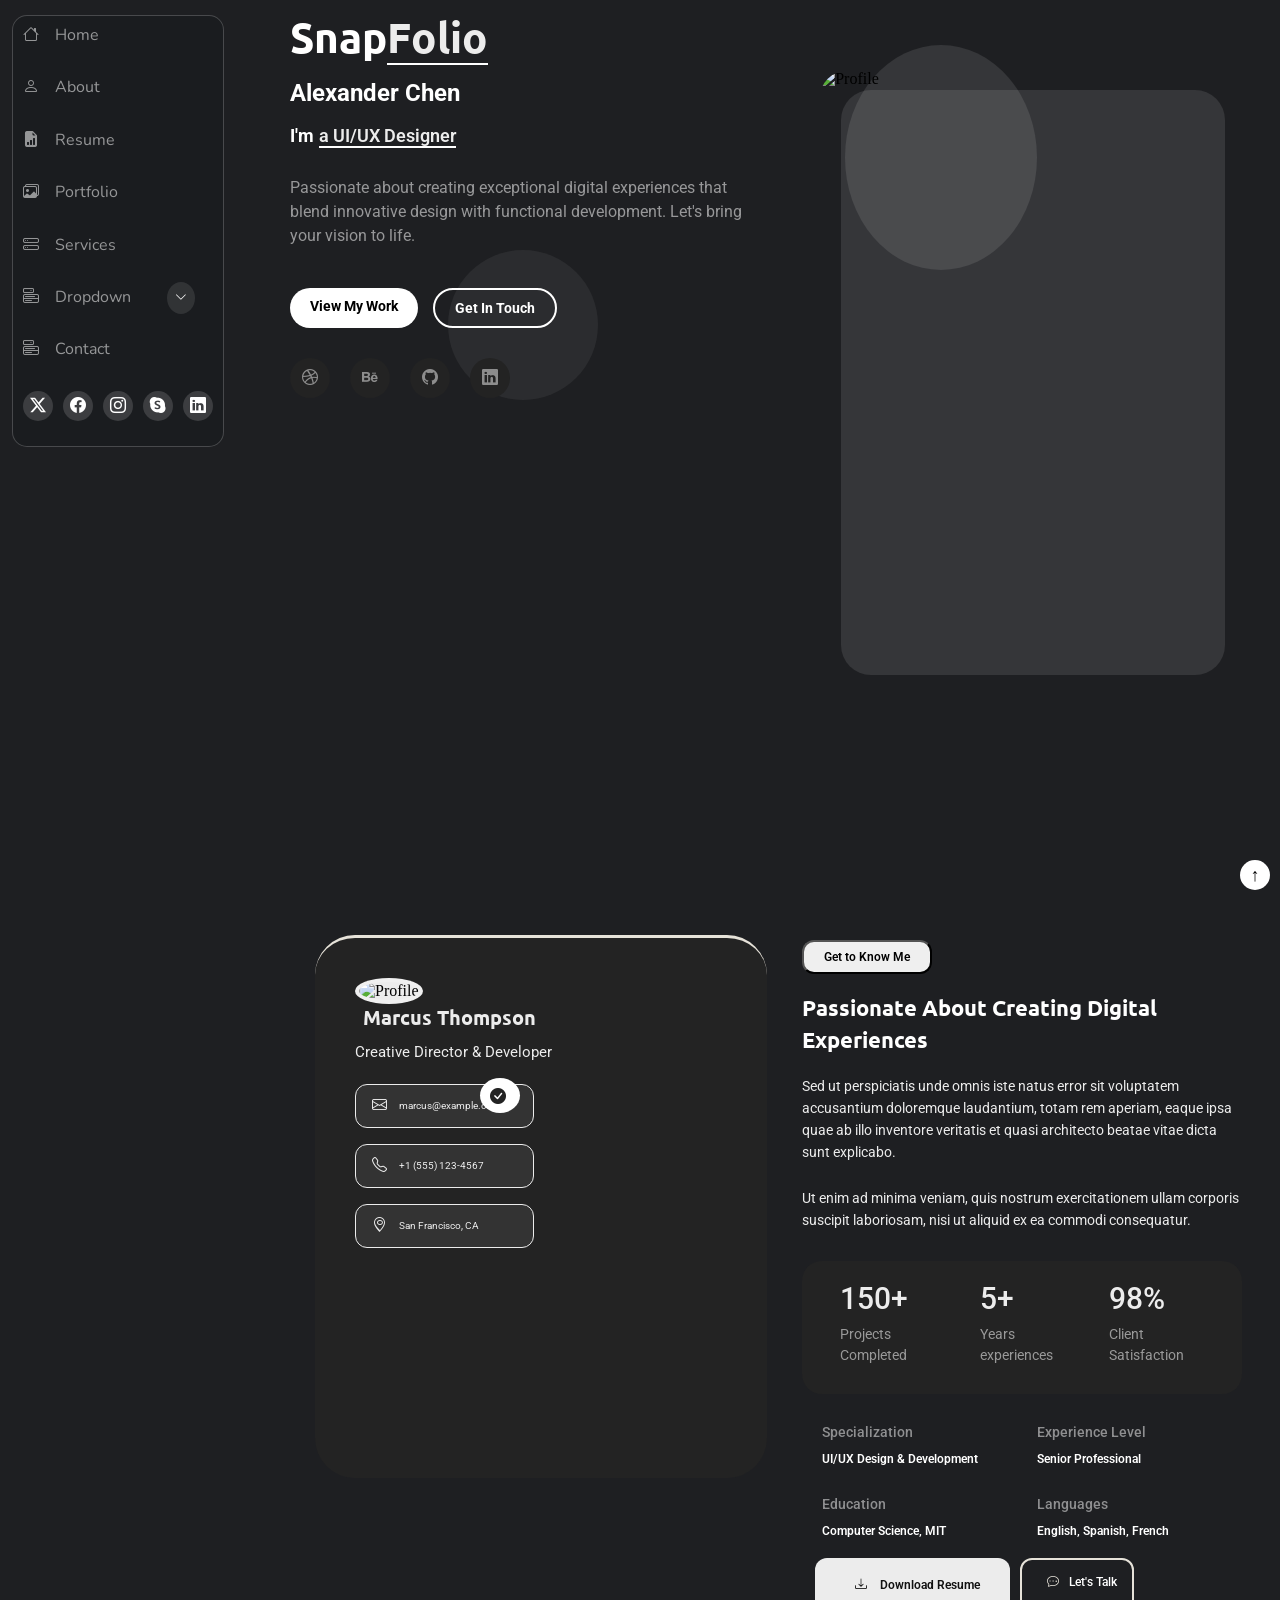
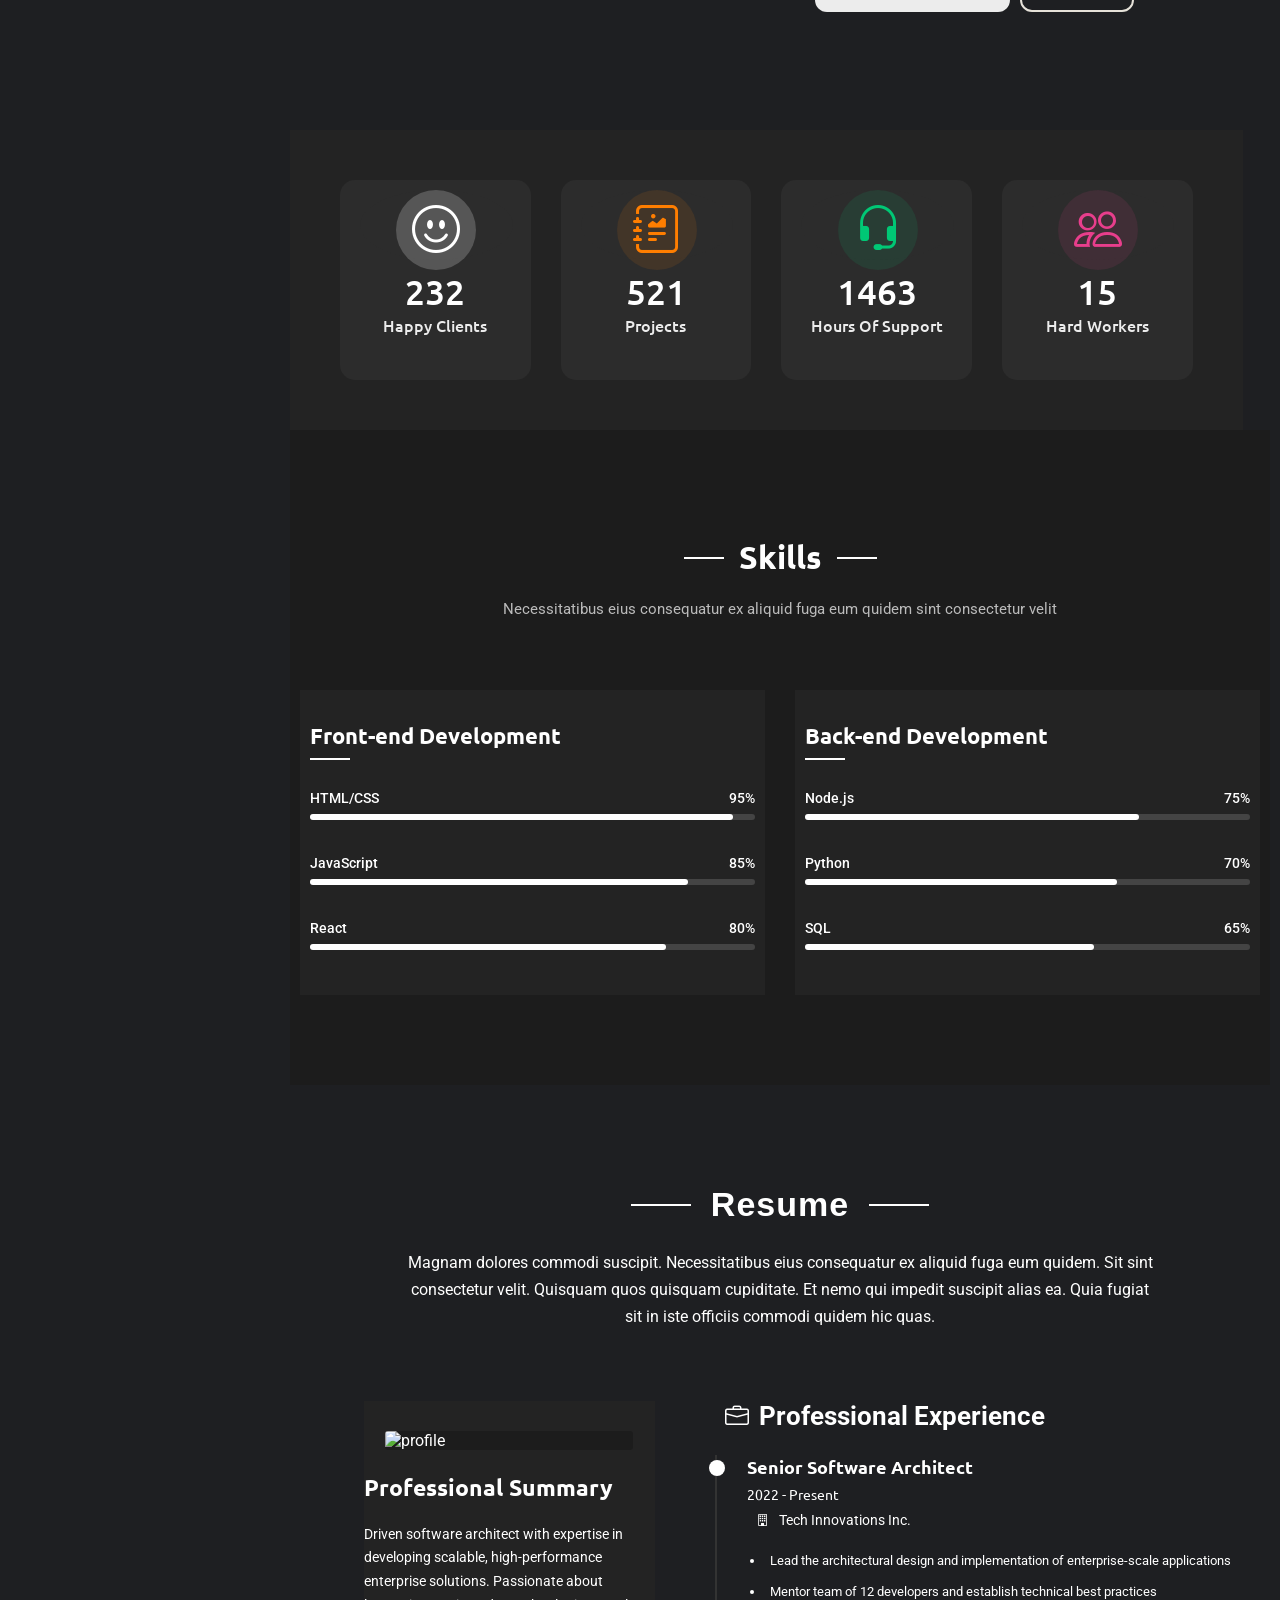
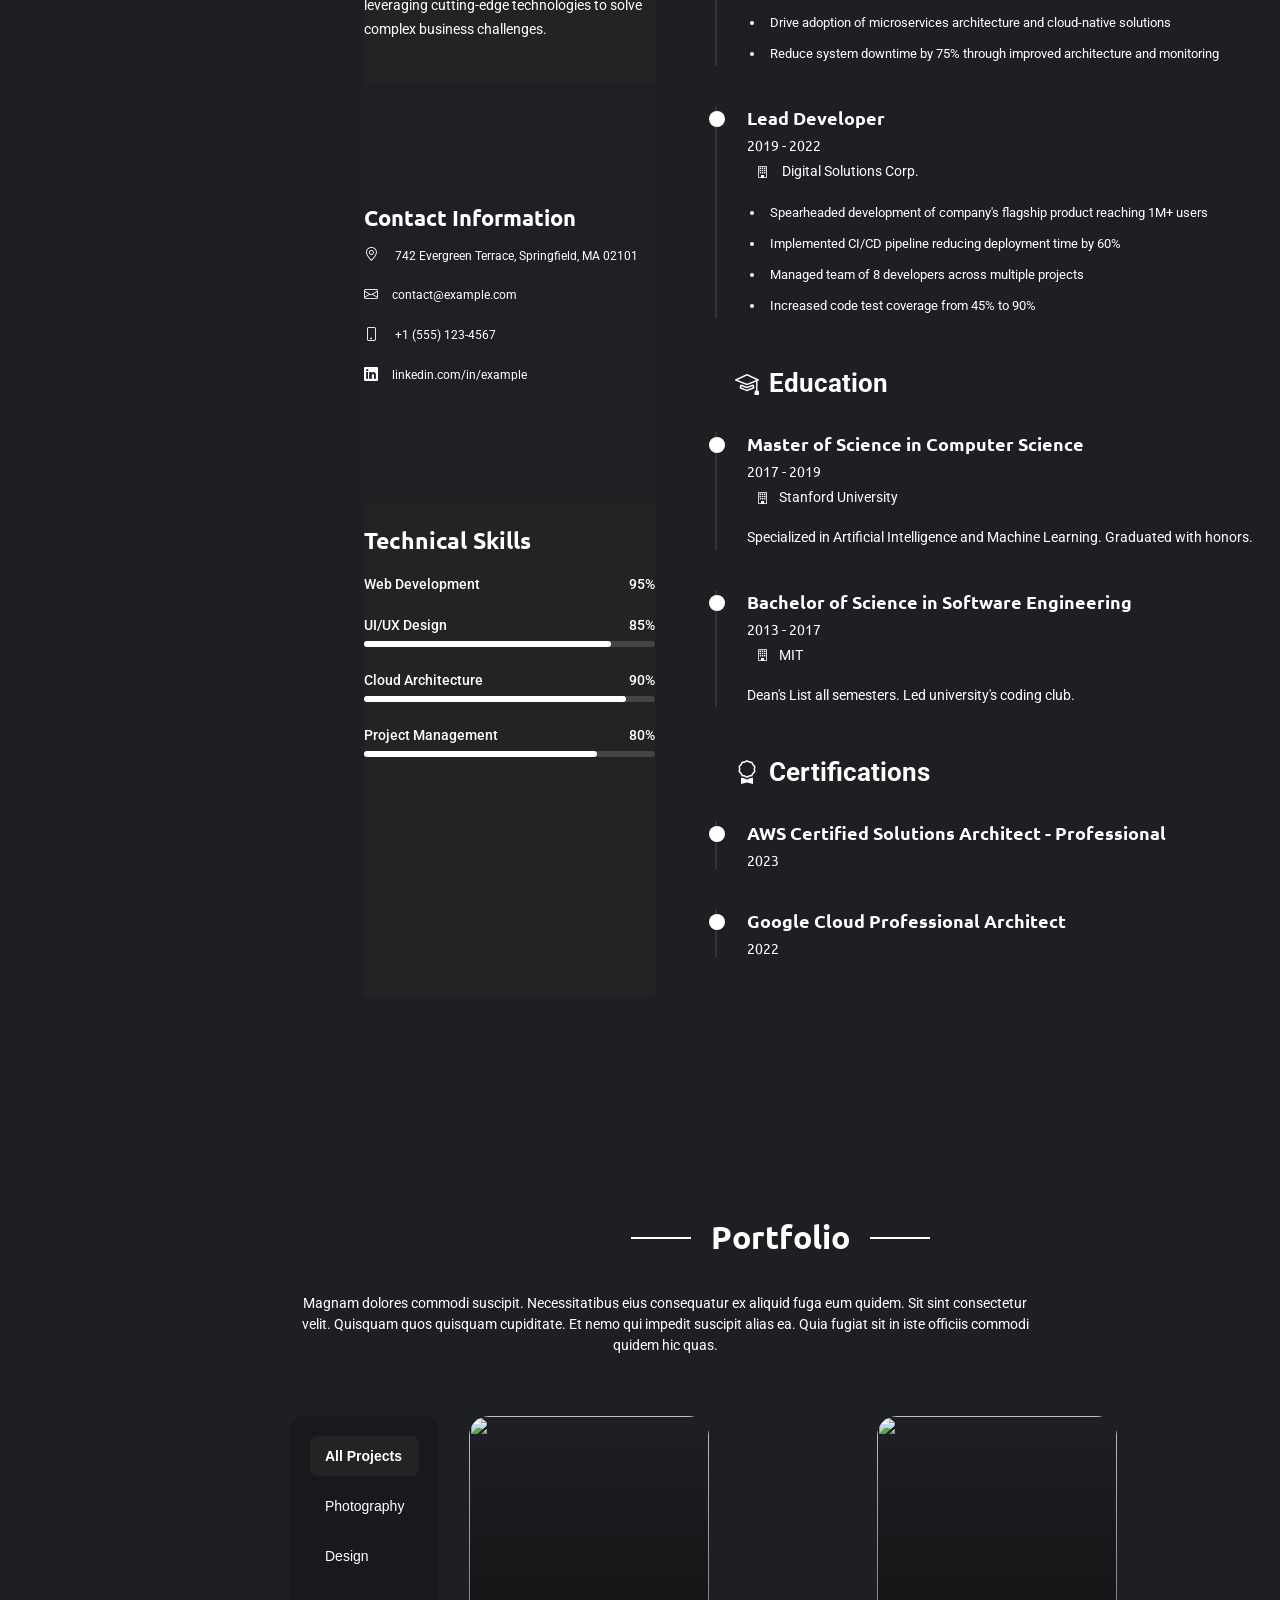
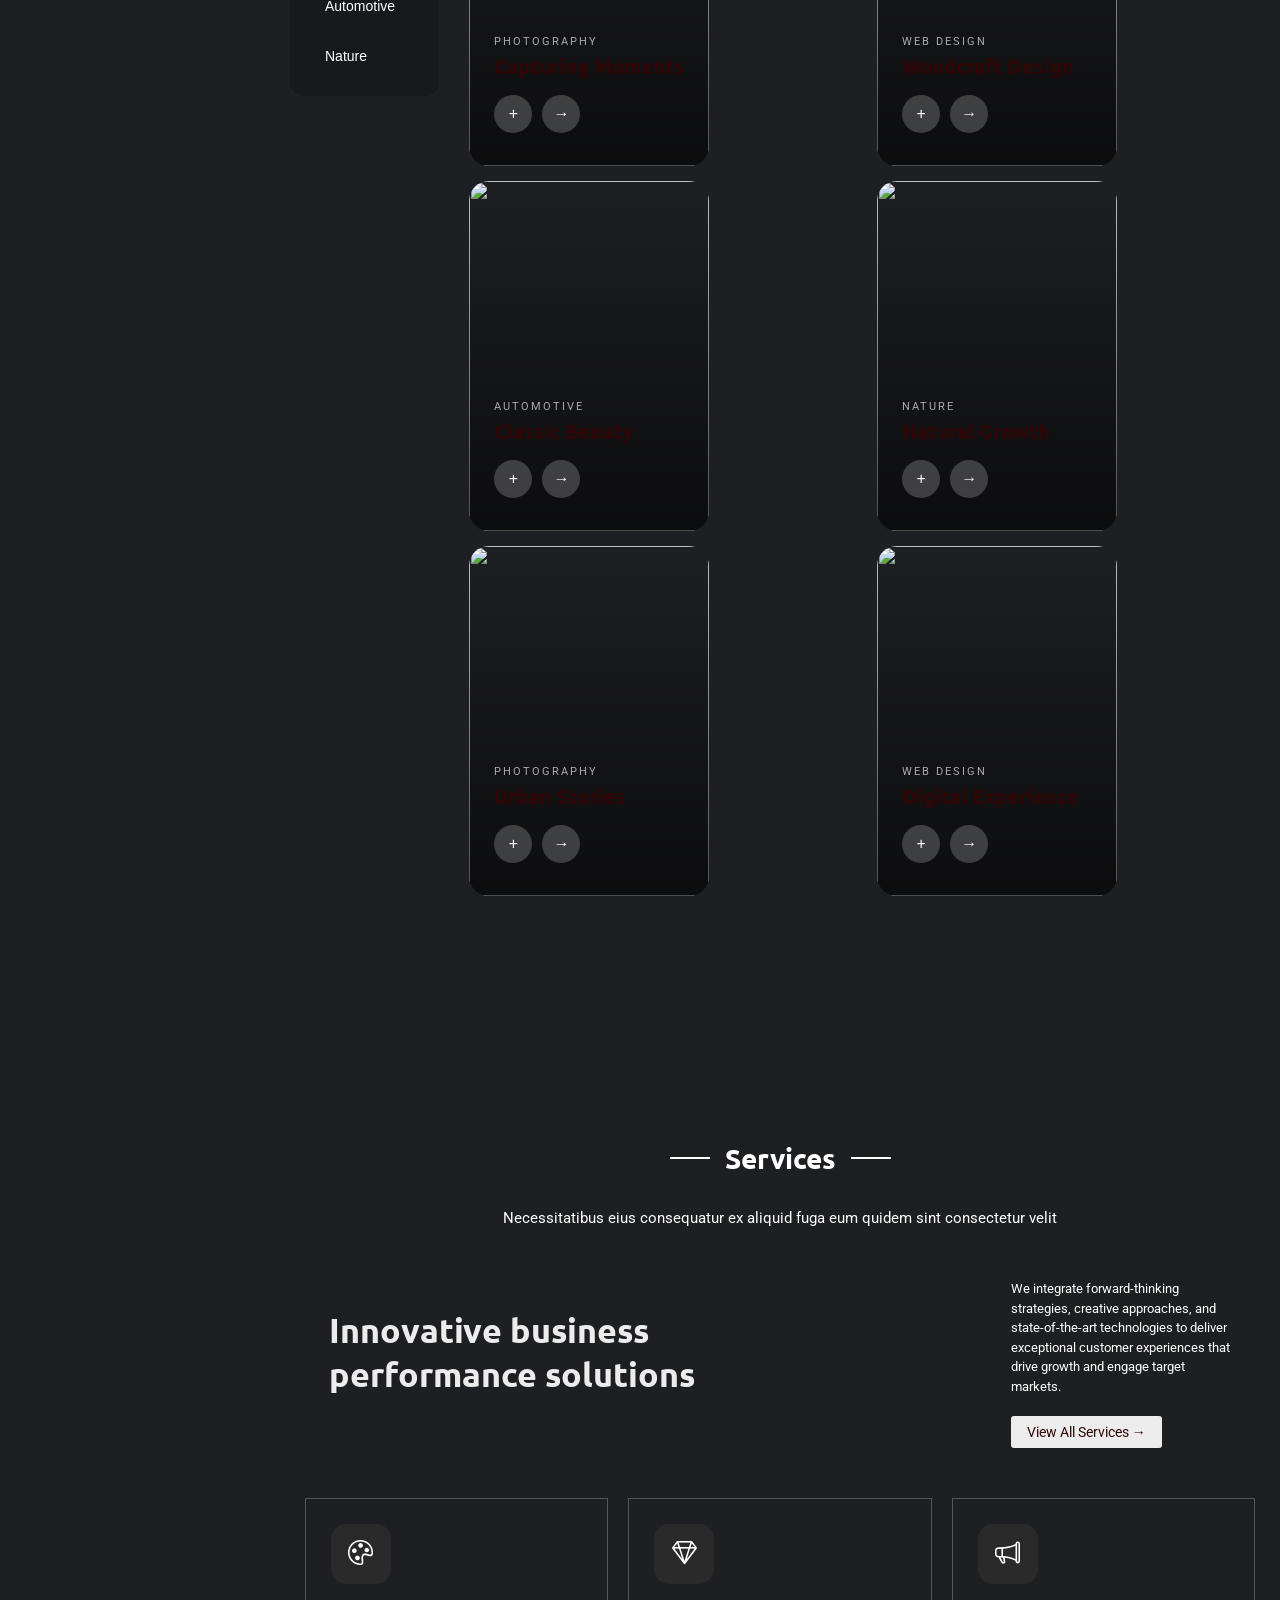
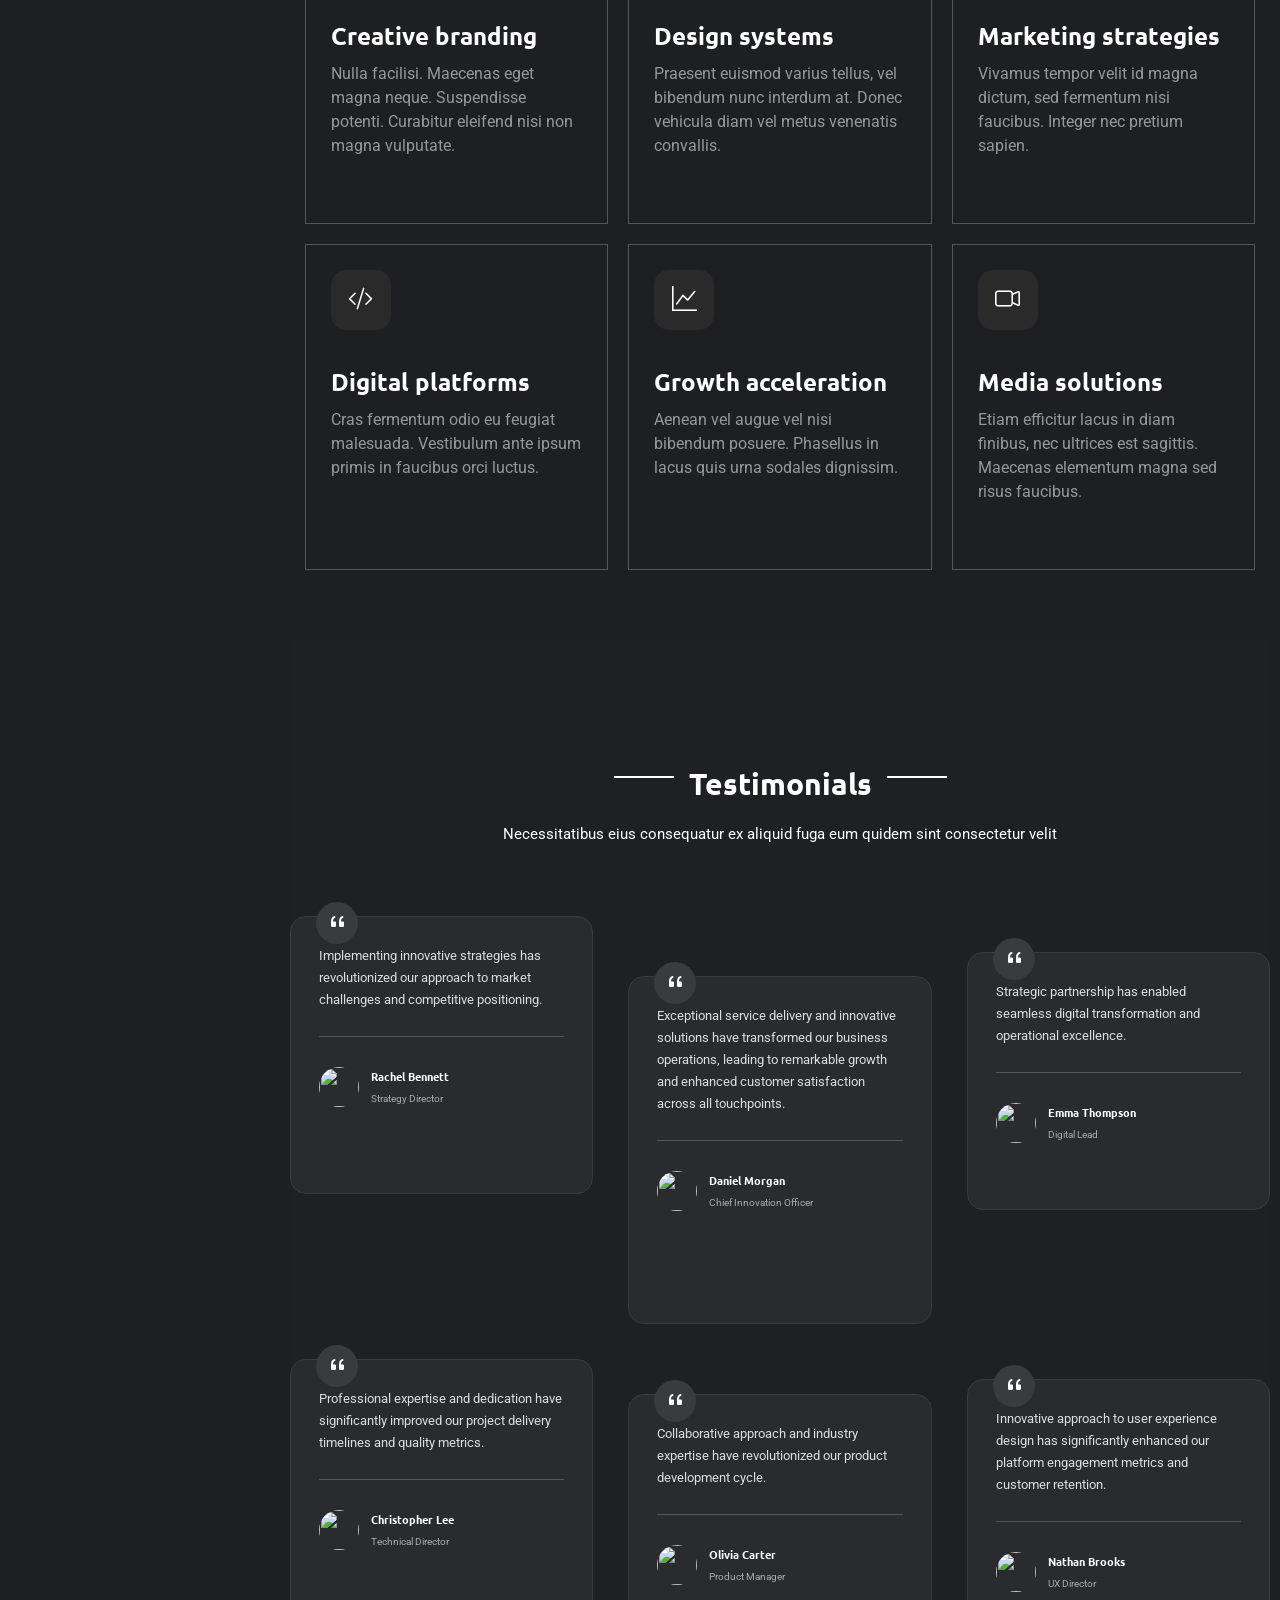
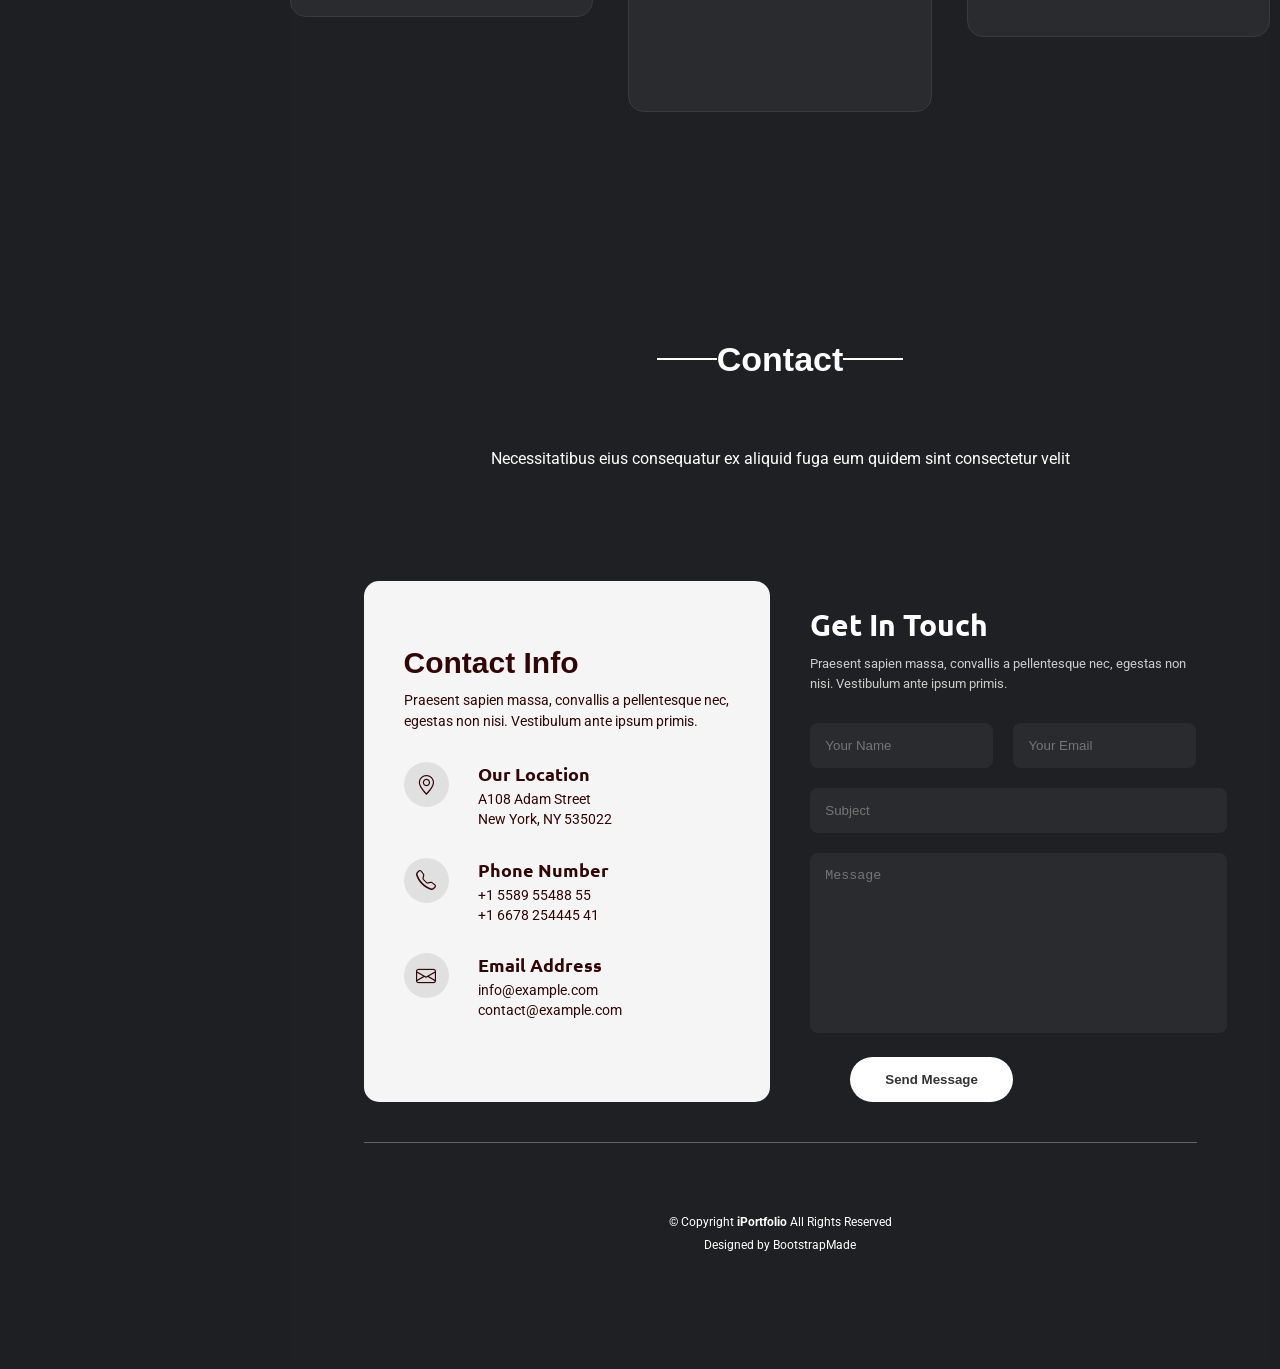
==== commit 7ad77042: "Correction_Portofolio" ====
--- a/Index.html
+++ b/Index.html
@@ -20,7 +20,7 @@
             <li><i class="bi bi-file-earmark-bar-graph-fill"></i><a href="#">Resume</a></li>
             <li> <i class="bi bi-images"></i><a href="#">Portfolio</a></li>
             <li><i class="bi bi-hdd-stack"></i><a href="#">Services</a></li>
-            <li><i class="bi bi-menu-button"></i><a href="#">Dropdown</a><i class="bi bi-chevron-down"></i></li>
+            <li><i class="bi bi-menu-button"></i><a href="#">Dropdown</a><span class="cont"><i class="bi bi-chevron-down"></i></span></li>
             <li><i class="bi bi-menu-button"></i><a href="#">Contact</a></li>
         </ul>
             <div class="container-social-media">
@@ -33,10 +33,8 @@
     </nav>
  </header>
  <main> 
-
-    
-<!-- Section hero-section -->
     <section class="hero-section">
+        
         <div class="container-hero">
              <div class="section-vision"></div>
             <div class="hero-text">
@@ -71,8 +69,6 @@
             </div>
         </div>
     </section>
-
-    <!-- Section About -->
     <section class="About-section">
         <div class="all-container">
             <div class="media-hero">
@@ -166,7 +162,7 @@
 
                 <div class="about-buttons">
                     <a href="#" class="btn-lat"><i class="bi bi-download"></i>  Download Resume</a>
-                    <a href="#" class="btn-dark"><i class="bi bi-chat-dots-fill"></i>Let's Talk</a>
+                    <a href="#" class="btn-dark"><i class="bi bi-chat-dots"></i>Let's Talk</a>
                 </div> 
             </div> 
 
@@ -208,7 +204,6 @@
     </div>
     </section>
 
-<!-- section Skills -->
     <section class="section-skills">
         <h2 class="section-title">Skills</h2>
         <p class="intro-section">
@@ -287,8 +282,6 @@
         </div>
 
 </section> 
-
-<!-- Section Resume -->
 <section class="resume">
 
     <div class="resume-header">
@@ -310,7 +303,7 @@
             <div class="profile-card">
                 <img src="https://bootstrapmade.com/content/demo/SnapFolio/assets/img/profile/profile-square-2.webp" alt="profile">
                 <h3>Professional Summary</h3>
-                <p >
+                <p>
                    Driven software architect with expertise in developing scalable, high-performance enterprise solutions. 
                    Passionate about leveraging cutting-edge technologies to solve complex business challenges.
                 </p>
@@ -401,41 +394,9 @@
                 </ul>
             </div>
 
-            <h3 class="resume-client"><i class="bi bi-mortarboard"></i>Education</h3>
-
-            <div class="timeline-item">
-                <h4>Master of Science in Computer Science</h4>
-                <span class="date">2017 - 2019</span>
-                <p><i class="bi bi-building"></i> Stanford University</p>
-                <p>Specialized in Artificial Intelligence and Machine Learning. Graduated with honors.</p>
-               
-            </div>
-
-            <div class="timeline-item">
-                <h4>Lead Developer</h4>
-                <span class="date"> 2013 - 2017</span>
-                <p><i class="bi bi-building"></i> MIT </p>
-                <p> Dean's List all semesters. Led university's coding club.</p>
-            </div>
-
-            <h3 class="resume-client"><i class="bi bi-award"></i>Certifications</h3>
-
-
-            <div class="timeline-item">
-                <h4>AWS Certified Solutions Architect - Professional</h4>
-                <span class="date">2023</span>
-            </div>
-
-
-            
-            <div class="timeline-item">
-                <h4>Google Cloud Professional Architect</h4>
-                <span class="date">2022</span>
-            </div> 
-
-
-            <!-- <h3 class="section-til"><i class="bi bi-mortarboard"></i>Education</h3>
-    
+            <h3 class="section-til"><i class="bi bi-mortarboard"></i>Education</h3>
+        
+
             <div class="timeline-item">
                 <h4>Master of Science in Computer Science</h4>
                 <span class="date">2017 - 2019</span>
@@ -460,65 +421,128 @@
             <div class="timeline-item">
                 <h4>Google Cloud Professional Architect</h4>
                 <span class="date">2022</span>
-            </div> -->
+            </div>
         </div>
     </div>
 </section>
 
-<!-- Section Portofolio -->
 <section class="portfolio">
-    <div class="portfolio-header">
-        <span></span>
-        <h2>Portofolio</h2>
-        <span></span>
-    </div>
-
-    <p class="portfolio-text">
-       Magnam dolores commodi suscipit. Necessitatibus eius consequatur ex aliquid fuga eum quidem. 
-       Sit sint consectetur velit. Quisquam quos quisquam cupiditate. 
-       Et nemo qui impedit suscipit alias ea. Quia fugiat sit in iste officiis commodi quidem hic quas.
-    </p>
-
-    <div class="portfolio-container">
-        <div class="portfolio-sidebar">
-            <button class="active">All Projects</button>
-            <button>Photography</button>
-            <button>Design</button>
-            <button>Automotive</button>
-            <button>Nature</button>
-        </div>
-
-        <div class="portfolio-grid">
-            <div class="portfolio-card">
-                <img src="https://bootstrapmade.com/content/demo/SnapFolio/assets/img/portfolio/portfolio-portrait-1.webp" alt="profile">
-            </div>
-
-            <div class="portfolio-card">
-                <img src="https://bootstrapmade.com/content/demo/SnapFolio/assets/img/portfolio/portfolio-2.webp" alt="profile">
-            </div>
-
-            <div class="portfolio-card">
-                <img src="https://bootstrapmade.com/content/demo/SnapFolio/assets/img/portfolio/portfolio-portrait-2.webp" alt="profile">
-            </div>
-
-            <div class="portfolio-card">
-                <img src="https://bootstrapmade.com/content/demo/SnapFolio/assets/img/portfolio/portfolio-portrait-4.webp" alt="profile">
-            </div>
-
-            <div class="portfolio-card">
-                <img src="https://bootstrapmade.com/content/demo/SnapFolio/assets/img/portfolio/portfolio-5.webp" alt="profile">
-            </div>
-
-            <div class="portfolio-card">
-                <img src="https://bootstrapmade.com/content/demo/SnapFolio/assets/img/portfolio/portfolio-6.webp" alt="profile">
-            </div>
+
+    <div class="portfolio-wrapper">
+
+        <div class="portfolio-header">
+            <span></span>
+            <h2>Portfolio</h2>
+            <span></span>
+        </div>
+
+        <p class="portfolio-text">
+           Magnam dolores commodi suscipit. Necessitatibus eius consequatur ex aliquid fuga eum quidem.
+            Sit sint consectetur velit. Quisquam quos quisquam cupiditate. 
+           Et nemo qui impedit suscipit alias ea. Quia fugiat sit in iste officiis commodi quidem hic quas.
+        </p>
+
+        <div class="portfolio-container">
+
+            <div class="portfolio-sidebar">
+                <button class="active">All Projects</button>
+                <button>Photography</button>
+                <button>Design</button>
+                <button>Automotive</button>
+                <button>Nature</button>
+            </div>
+
+            <div class="portfolio-grid">
+
+                
+                <div class="portfolio-card">
+                    <img src="https://bootstrapmade.com/content/demo/SnapFolio/assets/img/portfolio/portfolio-portrait-1.webp">
+                    <div class="portfolio-overlay">
+                        <span>PHOTOGRAPHY</span>
+                        <h3 class="portfoliox-overlay">Capturing Moments</h3>
+                        <div class="portfolio-icons">
+                            <button>+</button>
+                            <button>→</button>
+                        </div>
+                    </div>
+                </div>
+
+                
+                <div class="portfolio-card">
+                    <img src="https://bootstrapmade.com/content/demo/SnapFolio/assets/img/portfolio/portfolio-2.webp">
+                    <div class="portfolio-overlay">
+                        <span>Web Design</span>
+                        <h3 class="portfoliox-overlay">Woodcraft Design</h3>
+                        <div class="portfolio-icons">
+                            <button>+</button>
+                            <button>→</button>
+                        </div>
+                    </div>
+                </div>
+
+                
+                <div class="portfolio-card">
+                    <img src="https://bootstrapmade.com/content/demo/SnapFolio/assets/img/portfolio/portfolio-portrait-2.webp">
+                    <div class="portfolio-overlay">
+                        <span>AUTOMOTIVE</span>
+                        <h3 class="portfoliox-overlay">Classic Beauty</h3>
+                        <div class="portfolio-icons">
+                            <button>+</button>
+                            <button>→</button>
+                        </div>
+                    </div>
+                </div>
+
+                
+                <div class="portfolio-card">
+                    <img src="https://bootstrapmade.com/content/demo/SnapFolio/assets/img/portfolio/portfolio-portrait-4.webp">
+                    <div class="portfolio-overlay">
+                        <span>NATURE</span>
+                        <h3 class="portfoliox-overlay">Natural Growth</h3>
+                        <div class="portfolio-icons">
+                            <button>+</button>
+                            <button>→</button>
+                        </div>
+                    </div>
+                </div>
+
+                
+                <div class="portfolio-card">
+                    <img src="https://bootstrapmade.com/content/demo/SnapFolio/assets/img/portfolio/portfolio-5.webp">
+                    <div class="portfolio-overlay">
+                        <span>PHOTOGRAPHY</span>
+                        <h3 class="portfoliox-overlay">Urban Stories</h3>
+                        <div class="portfolio-icons">
+                            <button>+</button>
+                            <button>→</button>
+                        </div>
+                    </div>
+                </div>
+
+                
+                <div class="portfolio-card">
+                    <img src="https://bootstrapmade.com/content/demo/SnapFolio/assets/img/portfolio/portfolio-6.webp">
+                    <div class="portfolio-overlay">
+                        <span>Web Design</span>
+                        <h3 class="portfoliox-overlay">Digital Experience</h3>
+                        <div class="portfolio-icons">
+                            <button>+</button>
+                            <button>→</button>
+                        </div>
+                    </div>
+                </div>
+
+            </div>
+
         </div>
 
     </div>
 
 </section>
 
-<!-- Section Services -->
+
+
+
 <section class="services">
 
     <div class="services-header">
@@ -609,7 +633,6 @@
 
 </section>
 
-<!-- Section Testimonials -->
 <section class="testimonials">
 
     <div class="testimonials-header">
@@ -677,7 +700,7 @@
                     <span>Digital Lead</span>
                 </div>
             </div>
-        </div>   
+        </div>
 
         
         <div class="testimonial-card">
@@ -737,8 +760,6 @@
 
 </section>
 
-<!-- Section Contact -->
- 
 <section class="contact">
 
     <div class="contact-hero">
--- a/Index.css
+++ b/Index.css
@@ -1,25 +1,26 @@
 
 body {
-  margin:  0px;
-  margin-top:  20px;
-  margin-left: 20px;
-  overflow-y: auto;
-  padding: 10px ;
-  background-color: #1E1F22;
-  padding-bottom: 10px;
-}
+    min-height: 100vh;
+    margin: 0;
+    flex-direction: column;
+    background-color: #1E1F22;
+}
+ 
 
 header {
-  height: 87vh;
-  width: 250px;
+  height: 430px;
+  width: 210px;
   background-color: #1A1C1F;
   text-align: center;
-  padding: 8px;
   font-family: "Nunito",sans-serif;
-  border-radius: 14px;
-  border: 1.6px solid #ECECEC96;
+  margin: 0px;
+  border-radius: 15px;
+  border: 1px solid color-mix(in srgb,#ffffff , transparent 80%);
   position: fixed;
-  
+  left: 12px;
+  top: 15px;
+  margin-left: 0;
+
 }
 .container-social-media{
   display: flex;
@@ -27,33 +28,37 @@
 }
 
 .social-media {
-  width: 40px;
-  height: 40px;
+  width: 30px;
+  height: 30px;
   background-color: color-mix(in srgb, #ffffff, transparent 85%);
   align-content: center;
   border-radius: 50%;
   text-align: center;
   color :#ffffff;
+   
 } 
 
 .social-media:hover {
   background-color: #ffffff;
   color: #000000;
-  transition: 0.3s ease-in-out;
+
 }
 
 nav {
   text-align: left;
   margin-top: 0.5rem;
+
 }
 nav ul {
   margin: 0;
   padding:  0px 10px 0px;
 }
 
+
 nav ul li {
   margin-bottom: 1.9rem;
   list-style: none;
+  
 
 }
 nav ul li a:hover
@@ -62,6 +67,16 @@
   color: #ECECEC96;
   margin-left: 8px;
   font-size: 16px;
+ 
+
+}
+.cont{
+    height: 10px;
+    width: 10px;
+    padding: 20px 15px;
+    margin-left: 5px;
+
+    /* border: 2px solid aqua; */
 
 }
 
@@ -71,7 +86,8 @@
   margin-left: 0.5rem;
   font-size: 16px;
   margin-right: 40%;
-  gap: 10px;
+  margin: 1rem;
+ 
   
 }
 
@@ -126,7 +142,6 @@
     margin-bottom: 10px;
     margin:  0px 0px 15px;
     color: #ffffff;
-    
 }
 .container-hero .hero-text h1 span{
   color: #ececec;
@@ -241,7 +256,6 @@
   background-color: color-mix(in srgb, #ffffff, transparent 90%);
   border-radius: 30px;
   align-items: center;
-  
 }
 
 .vision-bob{
@@ -284,9 +298,10 @@
   margin-top: 120px;
   margin: 25px;
   padding: 30px; 
- border-top: 3px solid #e6e2d9;
-
-}
+   border-top: 3px solid #e6e2d9;
+
+}
+
 .media-divider{
   position: absolute;
   width: 165px;
@@ -294,6 +309,7 @@
   padding: 10px;
   
 }
+
 .media-img img {
   width: 100%;
   border-radius: 50%;
@@ -331,18 +347,20 @@
   display: flex;
   align-items: center;
   font-size: 16px;
+
+
 }
 .info-media{
   display: flex;
-  width: 190px;
+  width: 179px;
   font-size: 10px;
   font-family: "Roboto", sans-serif;
   align-items: center;
   gap: 0.75rem;
+  padding: 0.75rem 1rem;
   border-radius: 0.75rem;
   text-decoration: none;
   border: 1px solid;
-  
 }
 .info-media i{
   margin: 0;
@@ -446,11 +464,12 @@
   display: flex;
   gap: 10px;
   margin-left: 13px;
+ 
 }
 .btn-lat {
-  background: #e6e2d9;
+  background: #ECECEC;
   font-size: 12px;
-  color: #111;
+  color: #111111;
   padding: 20px 30px;
   border-radius: 12px;
   font-family: "Roboto", sans-serif;
@@ -459,19 +478,23 @@
   font-weight: 600;
   gap: 20px;
 
-
-}
-.btn-lat:hover{
-  background-color:#232323;
-  color:#e6e2d9;
-}
-.btn-light i{
-  color: #444444;
-  padding: 15px;
+ 
+}
+ .btn-lat:hover{
+  background-color:#ECECEC;
+  padding: 10px;
+  /* border: 5px solid firebrick; */
+  
+  
+} 
+.btn-lat i{
+  color: #000000;
+  padding: 10px;
+  /* border: 2px solid saddlebrown; */
 }
 .btn-dark {
-  border: 2px solid #444444;
-  font-size:16px ;
+  border: 2px solid #e6e2d9;
+  font-size:12px ;
   font-family: "Roboto", sans-serif;
   padding:15px;
   border-radius: 12px;
@@ -480,15 +503,15 @@
   font-weight: 500;
 }
 .btn-dark i{
-  color: #444444;
+  color: #e6e2d9;
   padding: 10px;
 }
 
 .btn-dark:hover {
-   background-color:#e6e2d9;
-   color:#232323;
-
-}
+   background-color:#444444;
+
+
+} 
 .stats-container{
 background: #232323;
 height: 200px;
@@ -708,14 +731,18 @@
     font-family: "Roboto", sans-serif;
     position: relative;
 }
+
 .resume h2, .resume h3, .resume h4 {
    font-size: 14px;
     font-family: "Ubuntu", sans-serif;
     font-weight: 700;
 }
+
 .resume p {
     line-height: 1.7;
 }
+
+
 .resume-header {
     display: flex;
     justify-content: center;
@@ -749,14 +776,11 @@
     display: grid;
     grid-template-columns: 35% 65%;
     gap: 60px;
-    border: 3px solid slateblue;
-    padding: 10px;
     
 }
 .profile-card img {
     display: block;
     width: 85%;
-    height: 85%;
     background-color: #1c1c1c;
     margin-top: 30px;
     border-radius: 3px;
@@ -764,7 +788,6 @@
     margin-right: auto;
     margin-bottom: 20px; 
     object-fit: cover;
-    
  
 }
 
@@ -772,13 +795,9 @@
     font-size: 14px;
     font-family: "Roboto", sans-serif;
     color: #ffffff;
-
 }
 .resume-left{
   background: #232323;
-  font-size: 20px;
-  
-    
 
 }
 .resume-left h3  {
@@ -786,9 +805,6 @@
     font-family: "Ubuntu", sans-serif;
     margin-bottom: 20px;
     position: relative;
-    
-    
-    
 }
 .contact-card p {
     font-size: 12px;
@@ -803,7 +819,6 @@
 .contact-card p:hover {
     color: #ffffff;
     border: #000000;
-    
 }
 .contact h3 {
   font-size: 22px;
@@ -811,7 +826,6 @@
   font-family: "Ubuntu", sans-serif;
   color: #ffff;
   
- 
 }
 .contact p{
   font-size: 11.5px;
@@ -826,8 +840,7 @@
     font-size: 14px;
 }
 .skills{
-    margin-bottom: 25px;
-      
+    margin-bottom: 25px;  
 }
 .skill-top{
     display: flex;
@@ -849,21 +862,21 @@
 }
 .resume-right {
     position: relative;
-    font-size: 5px;
 }
 .resume-right h3{
-  font-size: 20px;
+  font-size: 26px;
   font-family: "Roboto", sans-serif;
   color: #ffff;
   margin: 0px 0px 24px;
 }
 .resume-right i{
-  font-size: 20px;
+  font-size: 24px;
   margin-right: 26px;
   margin: 10px;
 }
 .timeline-item h4{
-  font-size: 11px ;
+  font-size: 14px ;
+  margin: 0px 0px 24px;
   color: #ffffff;
   font-family: "Ubuntu", sans-serif;
 }
@@ -873,16 +886,16 @@
   margin: 0px 0px 8px;
   color: #ECECEC;
 }
-.timeline-item ul li{
-  font-size: 11px;
+.timeline-item li{
+  font-size: 13px;
   font-family: "Roboto", sans-serif;
   padding: 5px;
-  margin-right: 60px;
+  margin-right: 25px;
   color: #ffff;
-
-}
-.timeline-item ul i{
-  font-size: 11px;
+  margin: 0px 0px 16px;
+}
+.timeline-item i{
+  font-size: 12px;
   margin-right: 10px;
   color: #ffffff;
 }
@@ -893,7 +906,6 @@
   font-family: "Roboto", sans-serif;
   margin: 0px 0px 16px;
 }
-
 
 .section-til {
     font-size: 24px;
@@ -953,58 +965,90 @@
     margin-bottom: 6px;
  }
 
+/* La partie portfolio */
+
 .portfolio {
     background: #1E1F22;
     color: #ffffff;
-    padding: 100px 0;
-    font-family: "Roboto", sans-serif;
-}
+    padding: 120px 0;
+    font-family: "Roboto", sans-serif;
+}
+
+
 .portfolio-wrapper {
-    width: 85%;
+    width: 100%;
     margin: auto;
 }
+
 .portfolio-header {
     display: flex;
     justify-content: center;
     align-items: center;
-    margin-bottom: 25px;
-  
-}
+    margin-bottom: 35px;
+    
+}
+
 .portfolio-header span {
     width: 60px;
     height: 2px;
     background: #ffffff;
- 
-}
+}
+
 .portfolio-header h2 {
     margin: 0 20px;
     font-size: 32px;
-    color: #ffffff;
     font-family: "Ubuntu", sans-serif;
     font-weight: 700;
 }
+
 .portfolio-text {
     text-align: center;
     max-width: 750px;
-    margin: 0 auto 70px;
-    font-size: 15px;
-    font-family: "Roboto", sans-serif;
-    color: #ffffff;
-}
+    font-size: 14px;
+    font-family: "Roboto", sans-serif;
+    margin: 0px 0px 16px;
+    color: #ffffffff;
+    
+  
+}
+.portfolio-overlay{
+    font-size:13px ;
+    font-family: "Roboto", sans-serif;
+    margin: 0px 0px 8px;
+    color:#ECECEC;
+}
+.portfoliox-overlay{
+    font-size:16px ;
+    font-family: "Ubuntu", sans-serif;
+    margin: 0px 0px 15px;
+    color:#310606;
+
+}
+
+
 .portfolio-container {
     display: flex;
-    gap: 60px;
-}
+    gap: 30px; 
+    align-items: flex-start;
+    margin-top: 60px;
+  
+    
+}
+
+
 .portfolio-sidebar {
     background: #18191C;
-    padding: 30px;
+    padding: 20px;
+    margin: 0;
     border-radius: 14px;
     height: fit-content;
     display: flex;
     flex-direction: column;
-    gap: 15px;
-    
-}
+    gap: 10px; 
+    
+    
+}
+
 .portfolio-sidebar button {
     background: transparent;
     border: none;
@@ -1014,45 +1058,97 @@
     border-radius: 8px;
     cursor: pointer;
     font-size: 14px;
-    font-family: "Roboto", sans-serif;
-    font-weight: 500;
-    
-}
+}
+
 .portfolio-sidebar button:hover {
     background: #2a2a2a;
-    background-color: #2a2a2a;
-    color: #ffffff;
-    transform: translateX(5px);
-}
+}
+
 .portfolio-sidebar .active {
     background-color: #232323;
-    color: #ffffff;
     font-weight: 600;
-} 
+}
+
+
 .portfolio-grid {
     flex: 1;
     display: grid;
     grid-template-columns: repeat(2, 1fr);
-    gap: 30px;
-}
+    margin-bottom: 30px;
+    gap: 15px;
+}
+
+
 .portfolio-card {
     position: relative;
-    width: 100%;
-    height: 300px;
+    width: 240px;
+    height: 350px; 
     border-radius: 20px;
-    background: #18191C; 
-}
+    overflow: hidden;
+}
+
+
 .portfolio-card img {
     width: 100%;
     height: 100%;
-    border-radius: 16px;
-   
-}
+    object-fit: cover;
+    display: block;
+    
+}
+
+
 .portfolio-card::after {
     content: "";
     position: absolute;
-    background: linear-gradient(to top, rgba(0,0,0,0.7), transparent); 
-}
+    inset: 0;
+    background: linear-gradient(to top, rgba(0,0,0,0.6), transparent);
+    z-index: 1;
+}
+
+
+.portfolio-overlay {
+    position: absolute;
+    bottom: 0;
+    left: 0;
+    width: 100%;
+    padding: 25px;
+    z-index: 2;
+}
+
+.portfolio-overlay span {
+    font-size: 11px;
+    letter-spacing: 2px;
+    text-transform: uppercase;
+    opacity: 0.7;
+}
+
+.portfolio-overlay h3 {
+    font-size: 20px;
+    margin: 5px 0 15px;
+    font-weight: 600;
+}
+
+
+.portfolio-icons {
+    display: flex;
+    gap: 10px;
+    color: #310606;
+    
+}
+
+.portfolio-icons button {
+    width: 38px;
+    height: 38px;
+    border-radius: 50%;
+    border: none;
+    background: rgba(255,255,255,0.2);
+    color: white;
+    cursor: pointer;
+    font-size: 16px;
+}
+
+/* La partie Services */
+
 .services{
     background:#1e1f22;
     color:#ffff;
@@ -1103,6 +1199,7 @@
     padding: 0;
     
 }
+
 .services-right p{
     font-size:13px;
     font-family: "Roboto", sans-serif;
@@ -1127,6 +1224,7 @@
     gap:20px;
     
 }
+
 .service-card{
     border:1px solid #555555;
     padding:25px;
@@ -1232,9 +1330,11 @@
     justify-content:center;
     align-items:center;
     font-size:20px;
-}
-
-}
+   
+}
+
+}
+
 .testimonial-card p{
     color:#ddd;
     line-height:1.7;
@@ -1243,11 +1343,13 @@
     font-family: "Roboto", sans-serif;
   
 }
+
 .testimonial-user{
     display:flex;
     align-items:center;
     gap:12px;
-      
+    
+    
 }
 .testimonial-user img{
     width:40px;
@@ -1261,11 +1363,13 @@
   opacity: 0.2;
 
 }
+
 .testimonial-user h4{
     font-size:11px;
     font-family: "Ubuntu", sans-serif;
     margin:0px 0px 4px;
    
+   
 }
 
 .testimonial-user span{
@@ -1308,8 +1412,11 @@
 }
 
 .contact{
-    background:#1f2023;   
-}
+    background:#1f2023;
+    padding:100px 0;
+    
+}
+
 .contact-hero span{
     width:60px;
     height:2px;
@@ -1399,11 +1506,13 @@
     font-family: "Roboto", sans-serif;
     
 }
+
 .contact-form{
     width:65%;
     color:#fff;
-  
-}
+   
+}
+
 .contact-form h2{
     font-size:30px;
     font-family: "Ubuntu", sans-serif;
@@ -1411,17 +1520,23 @@
     margin-bottom:10px;
   
 }
+
 .contact-form p{
     margin-bottom:30px;
     font-size: 13px;
     font-family: "Roboto", sans-serif;
-    color:#cccccc;  
-}
+    color:#cccccc;
+    
+}
+
 .input-row{
     display:flex;
     gap:20px;
-    color: white;  
-}
+    color: white;
+   
+   
+}
+
 .contact-form input,
 .contact-form textarea{
     width:100%;
@@ -1430,12 +1545,17 @@
     border:none;
     border-radius:8px;
     background:#2a2b2f;
-    color:#fff;  
-}
+    color:#ffffff;
+    
+   
+}
+
 .contact-form textarea{
     height:150px;
     resize:none;
-}
+
+}
+
 .contact-form button{
     display: inline-flex;
     padding:15px 35px;
@@ -1445,7 +1565,8 @@
     color:#333333;
     font-weight:bold;
     cursor:pointer;
-    margin-left: 40px;  
+    margin-left: 40px;
+    
 }
 .footer-line{
     width:85%;
@@ -1453,16 +1574,22 @@
     background:#ffffff;
     margin:40px auto;
     opacity:0.3;
-    
-}
+    margin-bottom: 60px;
+    
+    
+    
+} 
 .footer{
+    
     text-align:center;
     color:#ffffffff;
     font-size:14px;
-    padding-bottom:40px;
-}
+    margin-top: 70px;
+   
+}
+
 .footer p{
-    margin:5px 0;
+     margin:5px 0; 
     font-family: "Roboto", sans-serif;
     font-size:12px ;
     color:#ffffff;
@@ -1471,10 +1598,10 @@
 
 .scroll-top{
     position:fixed;
-    right:20px;
-    bottom:20px;
-    width:40px;
-    height:40px;
+    right:10px;
+    bottom:10px;
+    width:30px;
+    height:30px;
     background:#fff;
     color:#000;
     border-radius:50%;
@@ -1489,8 +1616,6 @@
     display:flex;
     justify-content:center;
     align-items:center;
-    gap:20px;
-}
-
-
+    
+}
  
